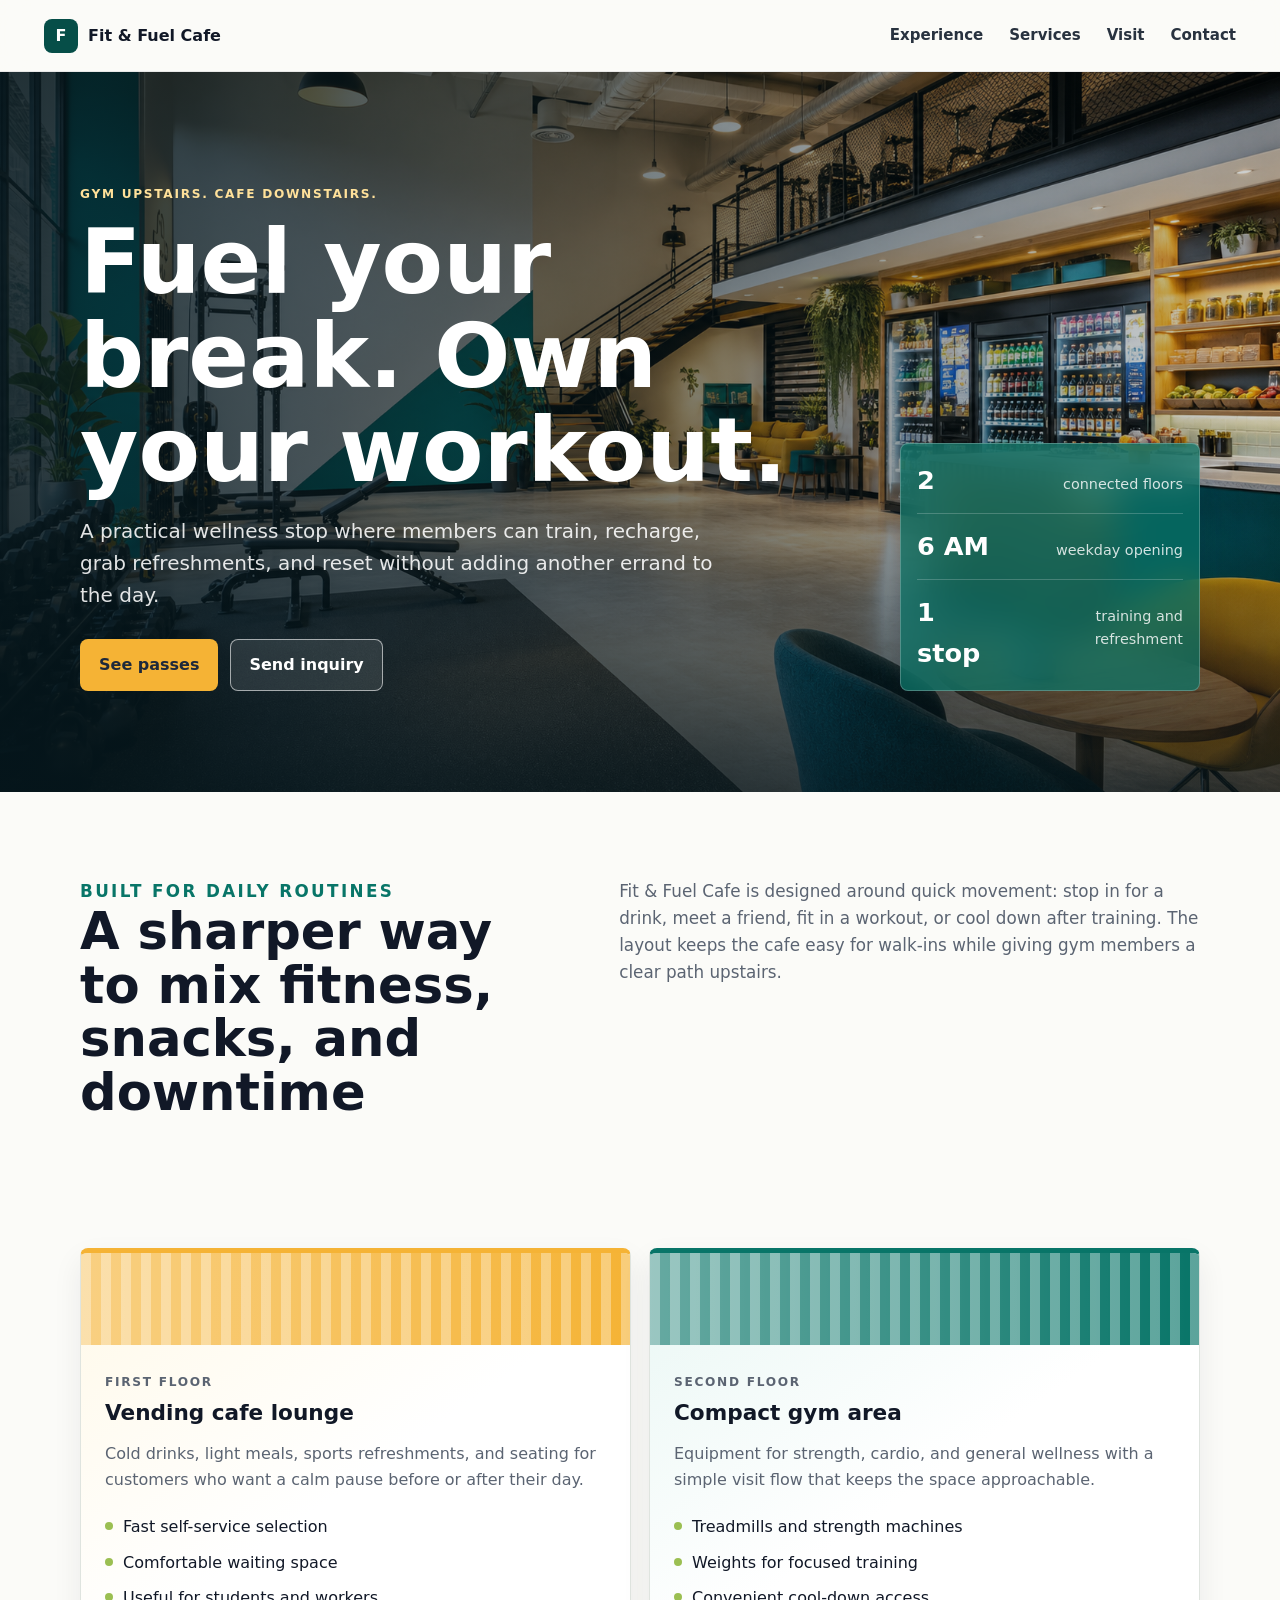
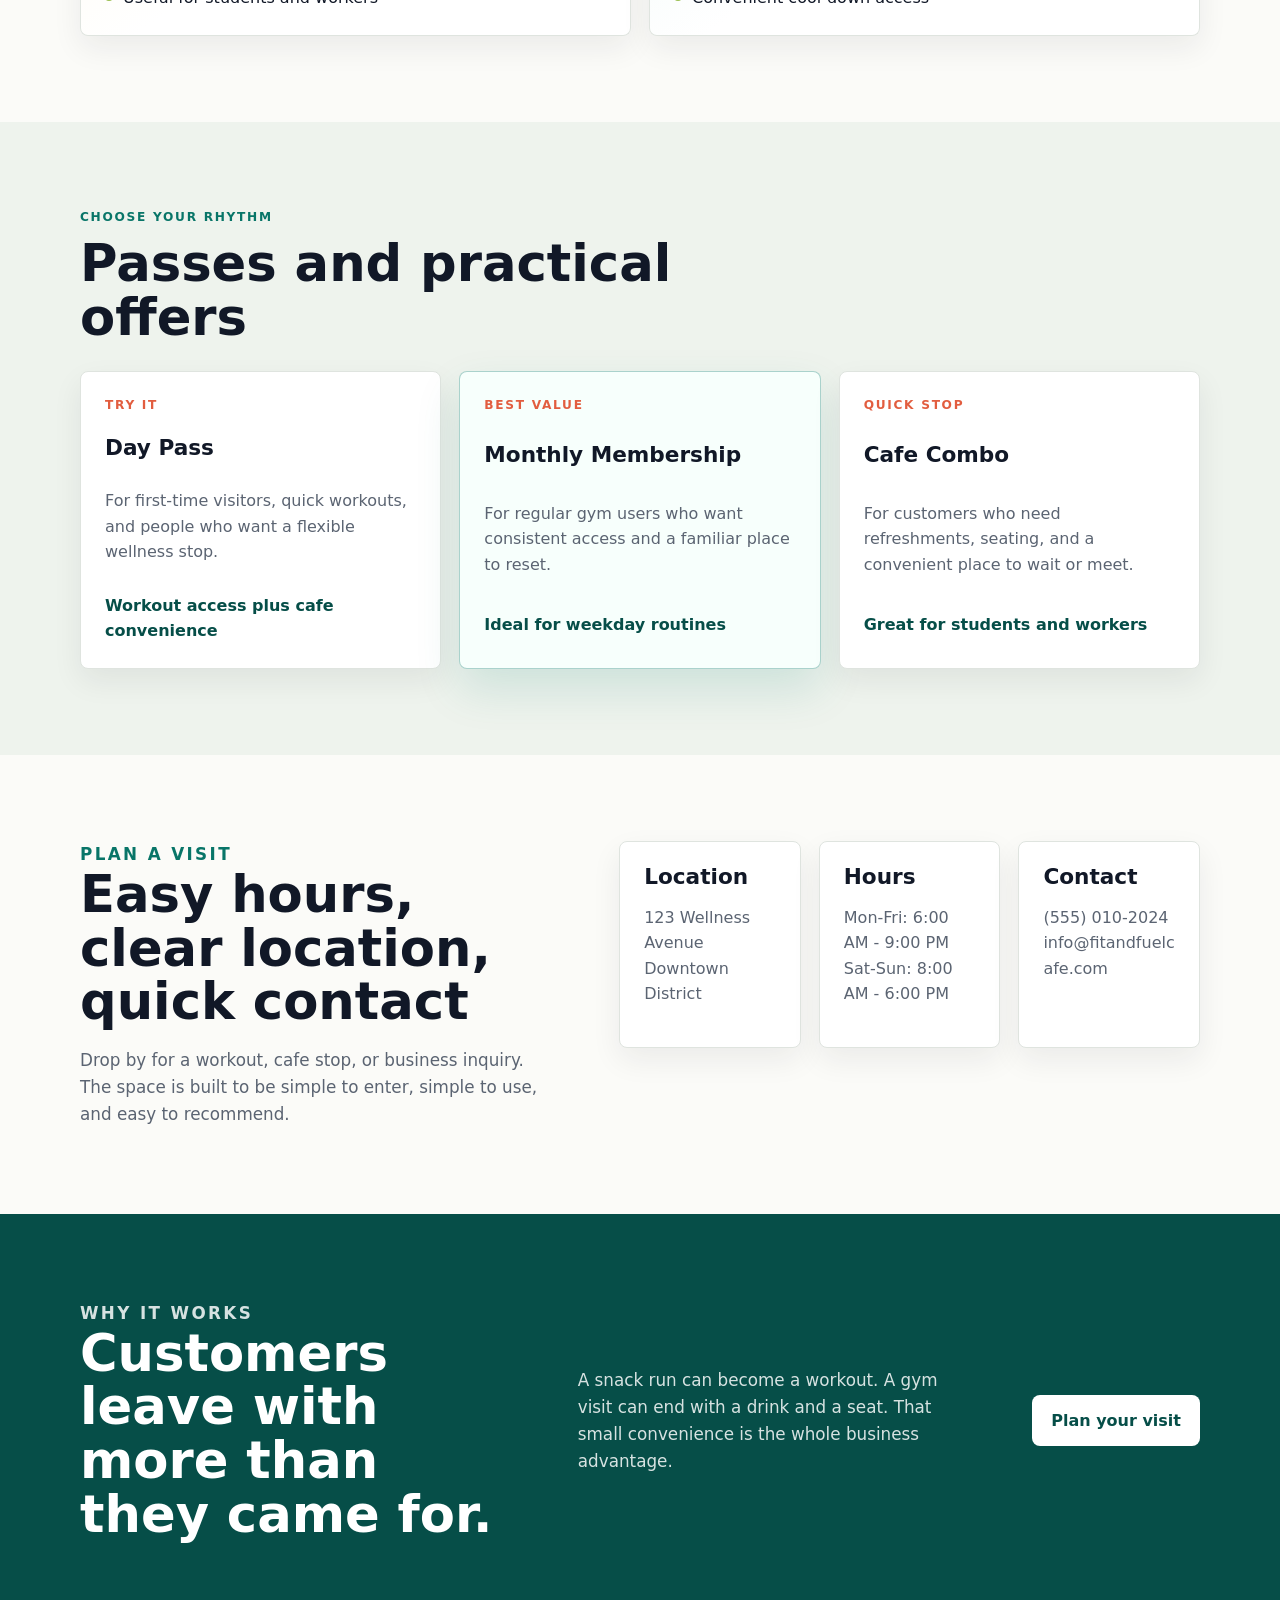
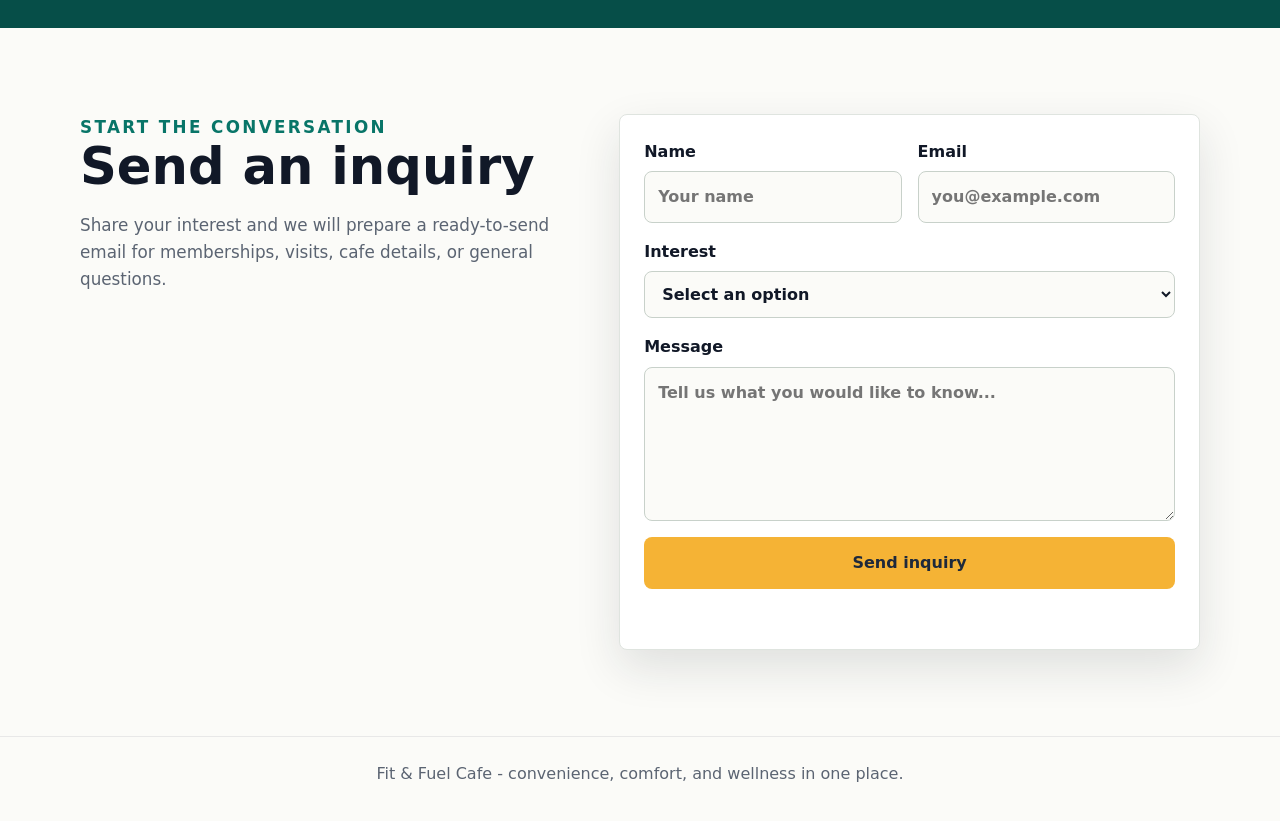
==== index.html @ aec781a9 "Launch Fit and Fuel site" ====
<!DOCTYPE html>
<html lang="en">
  <head>
    <meta charset="UTF-8" />
    <meta name="viewport" content="width=device-width, initial-scale=1.0" />
    <title>Fit &amp; Fuel Cafe | Gym and Vending Cafe</title>
    <meta
      name="description"
      content="Fit &amp; Fuel Cafe combines a modern gym, vending cafe, lounge seating, and easy visit options in one convenient wellness space."
    />
    <link rel="preload" as="image" href="assets/fit-fuel-hero.png" />
    <link rel="stylesheet" href="styles.css" />
  </head>
  <body>
    <header class="site-header">
      <a class="brand" href="index.html" aria-label="Fit and Fuel Cafe home">
        <span class="brand-mark">F</span>
        <span>Fit &amp; Fuel Cafe</span>
      </a>
      <nav class="top-nav" aria-label="Primary navigation">
        <a href="#experience">Experience</a>
        <a href="#services">Services</a>
        <a href="#visit">Visit</a>
        <a href="contact.html">Contact</a>
      </nav>
    </header>

    <main>
      <section class="hero hero-home">
        <div class="hero-overlay"></div>
        <div class="container hero-grid">
          <div class="hero-copy">
            <p class="eyebrow">Gym upstairs. Cafe downstairs.</p>
            <h1>Fuel your break. Own your workout.</h1>
            <p class="intro">
              A practical wellness stop where members can train, recharge, grab refreshments, and reset without adding another errand to the day.
            </p>
            <div class="hero-actions">
              <a href="#services" class="btn btn-primary">See passes</a>
              <a href="#inquiry" class="btn btn-secondary">Send inquiry</a>
            </div>
          </div>

          <div class="hero-panel" aria-label="Business highlights">
            <div>
              <span class="metric">2</span>
              <span class="metric-label">connected floors</span>
            </div>
            <div>
              <span class="metric">6 AM</span>
              <span class="metric-label">weekday opening</span>
            </div>
            <div>
              <span class="metric">1 stop</span>
              <span class="metric-label">training and refreshment</span>
            </div>
          </div>
        </div>
      </section>

      <section id="experience" class="section section-split">
        <div class="container split-grid">
          <div>
            <p class="eyebrow dark">Built for daily routines</p>
            <h2>A sharper way to mix fitness, snacks, and downtime</h2>
          </div>
          <p>
            Fit &amp; Fuel Cafe is designed around quick movement: stop in for a drink, meet a friend, fit in a workout, or cool down after training. The layout keeps the cafe easy for walk-ins while giving gym members a clear path upstairs.
          </p>
        </div>
      </section>

      <section class="section">
        <div class="container feature-grid">
          <article class="feature-card cafe-card">
            <p class="kicker">First floor</p>
            <h3>Vending cafe lounge</h3>
            <p>Cold drinks, light meals, sports refreshments, and seating for customers who want a calm pause before or after their day.</p>
            <ul>
              <li>Fast self-service selection</li>
              <li>Comfortable waiting space</li>
              <li>Useful for students and workers</li>
            </ul>
          </article>

          <article class="feature-card gym-card">
            <p class="kicker">Second floor</p>
            <h3>Compact gym area</h3>
            <p>Equipment for strength, cardio, and general wellness with a simple visit flow that keeps the space approachable.</p>
            <ul>
              <li>Treadmills and strength machines</li>
              <li>Weights for focused training</li>
              <li>Convenient cool-down access</li>
            </ul>
          </article>
        </div>
      </section>

      <section id="services" class="section section-muted">
        <div class="container">
          <div class="section-heading">
            <p class="eyebrow dark">Choose your rhythm</p>
            <h2>Passes and practical offers</h2>
          </div>
          <div class="service-grid">
            <article class="service-card">
              <span class="service-tag">Try it</span>
              <h3>Day Pass</h3>
              <p>For first-time visitors, quick workouts, and people who want a flexible wellness stop.</p>
              <strong>Workout access plus cafe convenience</strong>
            </article>
            <article class="service-card featured-service">
              <span class="service-tag">Best value</span>
              <h3>Monthly Membership</h3>
              <p>For regular gym users who want consistent access and a familiar place to reset.</p>
              <strong>Ideal for weekday routines</strong>
            </article>
            <article class="service-card">
              <span class="service-tag">Quick stop</span>
              <h3>Cafe Combo</h3>
              <p>For customers who need refreshments, seating, and a convenient place to wait or meet.</p>
              <strong>Great for students and workers</strong>
            </article>
          </div>
        </div>
      </section>

      <section id="visit" class="section">
        <div class="container visit-grid">
          <div class="visit-copy">
            <p class="eyebrow dark">Plan a visit</p>
            <h2>Easy hours, clear location, quick contact</h2>
            <p>Drop by for a workout, cafe stop, or business inquiry. The space is built to be simple to enter, simple to use, and easy to recommend.</p>
          </div>
          <div class="info-grid">
            <article class="info-card">
              <h3>Location</h3>
              <p>123 Wellness Avenue<br />Downtown District</p>
            </article>
            <article class="info-card">
              <h3>Hours</h3>
              <p>Mon-Fri: 6:00 AM - 9:00 PM<br />Sat-Sun: 8:00 AM - 6:00 PM</p>
            </article>
            <article class="info-card">
              <h3>Contact</h3>
              <p>(555) 010-2024<br />info@fitandfuelcafe.com</p>
            </article>
          </div>
        </div>
      </section>

      <section class="section callout-band">
        <div class="container callout-content">
          <div>
            <p class="eyebrow">Why it works</p>
            <h2>Customers leave with more than they came for.</h2>
          </div>
          <p>
            A snack run can become a workout. A gym visit can end with a drink and a seat. That small convenience is the whole business advantage.
          </p>
          <a href="contact.html" class="btn btn-light">Plan your visit</a>
        </div>
      </section>

      <section id="inquiry" class="section">
        <div class="container form-shell">
          <div>
            <p class="eyebrow dark">Start the conversation</p>
            <h2>Send an inquiry</h2>
            <p>Share your interest and we will prepare a ready-to-send email for memberships, visits, cafe details, or general questions.</p>
          </div>
          <form id="inquiryForm" class="inquiry-form">
            <div class="field-row">
              <label>
                Name
                <input type="text" name="name" placeholder="Your name" required />
              </label>
              <label>
                Email
                <input type="email" name="email" placeholder="you@example.com" required />
              </label>
            </div>
            <label>
              Interest
              <select name="interest" required>
                <option value="">Select an option</option>
                <option value="Membership">Membership</option>
                <option value="Visit">Visit the business</option>
                <option value="Cafe">Cafe and refreshments</option>
                <option value="Other">Other</option>
              </select>
            </label>
            <label>
              Message
              <textarea name="message" rows="5" placeholder="Tell us what you would like to know..." required></textarea>
            </label>
            <button type="submit" class="btn btn-primary">Send inquiry</button>
            <p id="formMessage" class="form-message" role="status"></p>
          </form>
        </div>
      </section>
    </main>

    <footer class="footer">
      <p>Fit &amp; Fuel Cafe - convenience, comfort, and wellness in one place.</p>
    </footer>

    <script>
      const form = document.getElementById('inquiryForm');
      const formMessage = document.getElementById('formMessage');

      form.addEventListener('submit', function (event) {
        event.preventDefault();

        const data = new FormData(form);
        const name = data.get('name')?.toString().trim() || 'a visitor';
        const email = data.get('email')?.toString().trim() || 'no email provided';
        const interest = data.get('interest')?.toString().trim() || 'general inquiry';
        const message = data.get('message')?.toString().trim() || 'No additional details provided.';

        const subject = encodeURIComponent(`New inquiry from ${name} about ${interest}`);
        const body = encodeURIComponent(`Name: ${name}\nEmail: ${email}\nInterest: ${interest}\n\nMessage:\n${message}`);

        window.location.href = `mailto:info@fitandfuelcafe.com?subject=${subject}&body=${body}`;
        formMessage.textContent = 'Your email app should open with your inquiry ready to send.';
        form.reset();
      });
    </script>
  </body>
</html>
---- styles.css ----
:root {
  color-scheme: light;
  --ink: #111827;
  --muted: #5b6472;
  --paper: #fbfbf8;
  --surface: #ffffff;
  --line: #dfe4df;
  --teal: #087568;
  --teal-dark: #064e48;
  --citrus: #f5b335;
  --coral: #e25d3f;
  --leaf: #9bbf52;
  --shadow: 0 18px 46px rgba(24, 31, 38, 0.12);
}

* {
  box-sizing: border-box;
}

html {
  scroll-behavior: smooth;
}

body {
  margin: 0;
  font-family: Inter, ui-sans-serif, system-ui, -apple-system, BlinkMacSystemFont, "Segoe UI", sans-serif;
  line-height: 1.6;
  color: var(--ink);
  background: var(--paper);
}

img {
  max-width: 100%;
}

a {
  color: inherit;
}

.container {
  width: min(1120px, calc(100% - 32px));
  margin: 0 auto;
}

.site-header {
  position: sticky;
  top: 0;
  z-index: 20;
  display: flex;
  align-items: center;
  justify-content: space-between;
  gap: 20px;
  min-height: 72px;
  padding: 12px clamp(16px, 4vw, 44px);
  background: rgba(251, 251, 248, 0.88);
  border-bottom: 1px solid rgba(17, 24, 39, 0.08);
  backdrop-filter: blur(16px);
}

.brand,
.top-nav {
  display: flex;
  align-items: center;
}

.brand {
  gap: 10px;
  font-weight: 850;
  text-decoration: none;
}

.brand-mark {
  display: grid;
  place-items: center;
  width: 34px;
  height: 34px;
  border-radius: 8px;
  background: var(--teal-dark);
  color: white;
  font-weight: 900;
}

.top-nav {
  gap: clamp(12px, 3vw, 26px);
  flex-wrap: wrap;
  color: #28323f;
  font-size: 0.94rem;
  font-weight: 750;
}

.top-nav a {
  text-decoration: none;
}

.top-nav a:hover {
  color: var(--teal);
}

.hero {
  position: relative;
  display: grid;
  align-items: center;
  min-height: calc(88vh - 72px);
  overflow: hidden;
  color: white;
  background-image: url("assets/fit-fuel-hero.png");
  background-size: cover;
  background-position: center;
}

.hero-contact {
  min-height: 52vh;
}

.hero-overlay {
  position: absolute;
  inset: 0;
  background:
    linear-gradient(90deg, rgba(5, 22, 28, 0.86) 0%, rgba(5, 22, 28, 0.58) 45%, rgba(5, 22, 28, 0.18) 100%),
    linear-gradient(0deg, rgba(5, 22, 28, 0.62) 0%, rgba(5, 22, 28, 0) 42%);
}

.hero-grid {
  position: relative;
  z-index: 1;
  display: grid;
  grid-template-columns: minmax(0, 1fr) 300px;
  align-items: end;
  gap: 36px;
  padding: 70px 0 58px;
}

.hero-copy {
  position: relative;
  z-index: 1;
  max-width: 760px;
}

.hero-copy.narrow {
  padding: 80px 0;
}

.eyebrow,
.kicker,
.service-tag {
  margin: 0 0 10px;
  text-transform: uppercase;
  letter-spacing: 0.14em;
  font-size: 0.76rem;
  font-weight: 850;
}

.eyebrow {
  color: #ffe19a;
}

.eyebrow.dark {
  color: var(--teal);
}

h1,
h2,
h3,
p {
  overflow-wrap: anywhere;
}

h1,
h2,
h3 {
  margin: 0;
  line-height: 1.05;
}

h1 {
  max-width: 780px;
  font-size: clamp(3.1rem, 7vw, 6.8rem);
  letter-spacing: 0;
}

h2 {
  font-size: clamp(2rem, 4vw, 3.4rem);
  letter-spacing: 0;
}

h3 {
  font-size: 1.35rem;
}

.intro {
  max-width: 660px;
  margin: 18px 0 0;
  color: rgba(255, 255, 255, 0.88);
  font-size: clamp(1.05rem, 2vw, 1.25rem);
}

.hero-actions {
  display: flex;
  gap: 12px;
  flex-wrap: wrap;
  margin-top: 28px;
}

.btn {
  display: inline-flex;
  align-items: center;
  justify-content: center;
  min-height: 46px;
  padding: 12px 18px;
  border: 1px solid transparent;
  border-radius: 8px;
  font: inherit;
  font-weight: 850;
  text-decoration: none;
  cursor: pointer;
  transition: transform 0.2s ease, box-shadow 0.2s ease, background 0.2s ease;
}

.btn:hover {
  transform: translateY(-2px);
  box-shadow: 0 10px 24px rgba(17, 24, 39, 0.16);
}

.btn-primary {
  background: var(--citrus);
  color: #1e293b;
}

.btn-secondary {
  background: rgba(255, 255, 255, 0.1);
  border-color: rgba(255, 255, 255, 0.58);
  color: white;
}

.btn-light {
  background: white;
  color: var(--teal-dark);
}

.hero-panel {
  display: grid;
  gap: 12px;
  padding: 16px;
  border: 1px solid rgba(255, 255, 255, 0.24);
  border-radius: 8px;
  background: rgba(8, 117, 104, 0.72);
  box-shadow: var(--shadow);
  backdrop-filter: blur(18px);
}

.hero-panel div {
  display: flex;
  align-items: baseline;
  justify-content: space-between;
  gap: 14px;
  padding-bottom: 12px;
  border-bottom: 1px solid rgba(255, 255, 255, 0.2);
}

.hero-panel div:last-child {
  padding-bottom: 0;
  border-bottom: 0;
}

.metric {
  font-size: 1.6rem;
  font-weight: 900;
}

.metric-label {
  color: rgba(255, 255, 255, 0.82);
  font-size: 0.9rem;
  text-align: right;
}

.section {
  padding: clamp(48px, 7vw, 86px) 0;
}

.section-muted {
  background: #eef3ed;
}

.section-split {
  padding-bottom: 42px;
}

.split-grid,
.visit-grid,
.form-shell,
.callout-content {
  display: grid;
  grid-template-columns: minmax(0, 0.9fr) minmax(0, 1.1fr);
  gap: clamp(24px, 5vw, 64px);
  align-items: start;
}

.split-grid p,
.visit-copy p,
.form-shell p,
.callout-content p {
  margin: 0;
  color: var(--muted);
  font-size: 1.05rem;
}

.section-heading {
  max-width: 720px;
  margin-bottom: 26px;
}

.feature-grid,
.service-grid,
.info-grid {
  display: grid;
  gap: 18px;
}

.feature-grid {
  grid-template-columns: repeat(2, minmax(0, 1fr));
}

.service-grid,
.info-grid {
  grid-template-columns: repeat(3, minmax(0, 1fr));
}

.feature-card,
.service-card,
.info-card {
  position: relative;
  overflow: hidden;
  min-height: 100%;
  padding: 24px;
  border: 1px solid var(--line);
  border-radius: 8px;
  background: var(--surface);
  box-shadow: 0 12px 30px rgba(24, 31, 38, 0.07);
}

.feature-card {
  min-height: 350px;
  padding-top: 120px;
}

.feature-card::before {
  content: "";
  position: absolute;
  inset: 0 0 auto;
  height: 92px;
  background:
    linear-gradient(90deg, rgba(255, 255, 255, 0.38), rgba(255, 255, 255, 0)),
    repeating-linear-gradient(90deg, rgba(255, 255, 255, 0.34) 0 10px, rgba(255, 255, 255, 0) 10px 20px);
}

.cafe-card {
  background: linear-gradient(145deg, #fff9e8, #ffffff 55%);
  border-top: 5px solid var(--citrus);
}

.gym-card {
  background: linear-gradient(145deg, #e9f7f4, #ffffff 55%);
  border-top: 5px solid var(--teal);
}

.cafe-card::before {
  background-color: var(--citrus);
}

.gym-card::before {
  background-color: var(--teal);
}

.kicker,
.service-tag {
  color: var(--coral);
}

.feature-card p,
.service-card p,
.info-card p {
  color: var(--muted);
}

.feature-card ul {
  display: grid;
  gap: 10px;
  margin: 22px 0 0;
  padding: 0;
  list-style: none;
}

.feature-card li {
  display: flex;
  gap: 10px;
  align-items: flex-start;
}

.feature-card li::before {
  content: "";
  flex: 0 0 auto;
  width: 8px;
  height: 8px;
  margin-top: 8px;
  border-radius: 50%;
  background: var(--leaf);
}

.service-card {
  display: grid;
  gap: 12px;
}

.featured-service {
  border-color: rgba(8, 117, 104, 0.32);
  background: #f7fffc;
  box-shadow: 0 20px 46px rgba(8, 117, 104, 0.14);
}

.service-card strong {
  color: var(--teal-dark);
}

.visit-copy {
  max-width: 480px;
}

.visit-copy h2,
.form-shell h2 {
  margin-bottom: 18px;
}

.info-grid {
  align-items: stretch;
}

.contact-info-grid {
  margin-top: -30px;
}

.callout-band {
  color: white;
  background: var(--teal-dark);
}

.callout-content {
  grid-template-columns: minmax(0, 1fr) minmax(0, 0.9fr) auto;
  align-items: center;
}

.callout-content p {
  color: rgba(255, 255, 255, 0.84);
}

.form-shell {
  align-items: start;
}

.inquiry-form {
  display: grid;
  gap: 16px;
  padding: 24px;
  border: 1px solid var(--line);
  border-radius: 8px;
  background: white;
  box-shadow: var(--shadow);
}

.field-row {
  display: grid;
  gap: 16px;
  grid-template-columns: repeat(2, minmax(0, 1fr));
}

label {
  display: grid;
  gap: 7px;
  font-weight: 800;
}

input,
select,
textarea {
  width: 100%;
  min-height: 46px;
  padding: 12px 13px;
  border: 1px solid #c8d1ca;
  border-radius: 8px;
  background: #fbfbf8;
  color: var(--ink);
  font: inherit;
}

textarea {
  resize: vertical;
}

input:focus,
select:focus,
textarea:focus {
  outline: 3px solid rgba(245, 179, 53, 0.28);
  border-color: var(--teal);
}

.form-message {
  min-height: 1.3rem;
  margin: 0;
  color: var(--teal);
  font-weight: 800;
}

.footer {
  padding: 24px 16px 34px;
  border-top: 1px solid rgba(17, 24, 39, 0.08);
  color: var(--muted);
  text-align: center;
}

.footer p {
  margin: 0;
}

@media (max-width: 860px) {
  .site-header {
    position: static;
    align-items: flex-start;
    flex-direction: column;
  }

  .hero {
    min-height: auto;
  }

  .hero-grid,
  .split-grid,
  .visit-grid,
  .form-shell,
  .callout-content {
    grid-template-columns: 1fr;
  }

  .hero-grid {
    padding: 72px 0 38px;
  }

  .hero-panel {
    max-width: 420px;
  }

  .feature-grid,
  .service-grid,
  .info-grid,
  .field-row {
    grid-template-columns: 1fr;
  }

  .callout-content {
    align-items: start;
  }
}

@media (max-width: 560px) {
  .container {
    width: min(100% - 24px, 1120px);
  }

  .top-nav {
    gap: 10px 16px;
  }

  h1 {
    font-size: 3rem;
  }

  h2 {
    font-size: 2rem;
  }

  .hero-overlay {
    background: rgba(5, 22, 28, 0.76);
  }

  .hero-actions,
  .btn {
    width: 100%;
  }

  .hero-panel div {
    align-items: flex-start;
    flex-direction: column;
    gap: 2px;
  }

  .metric-label {
    text-align: left;
  }

  .feature-card,
  .service-card,
  .info-card,
  .inquiry-form {
    padding: 18px;
  }
}
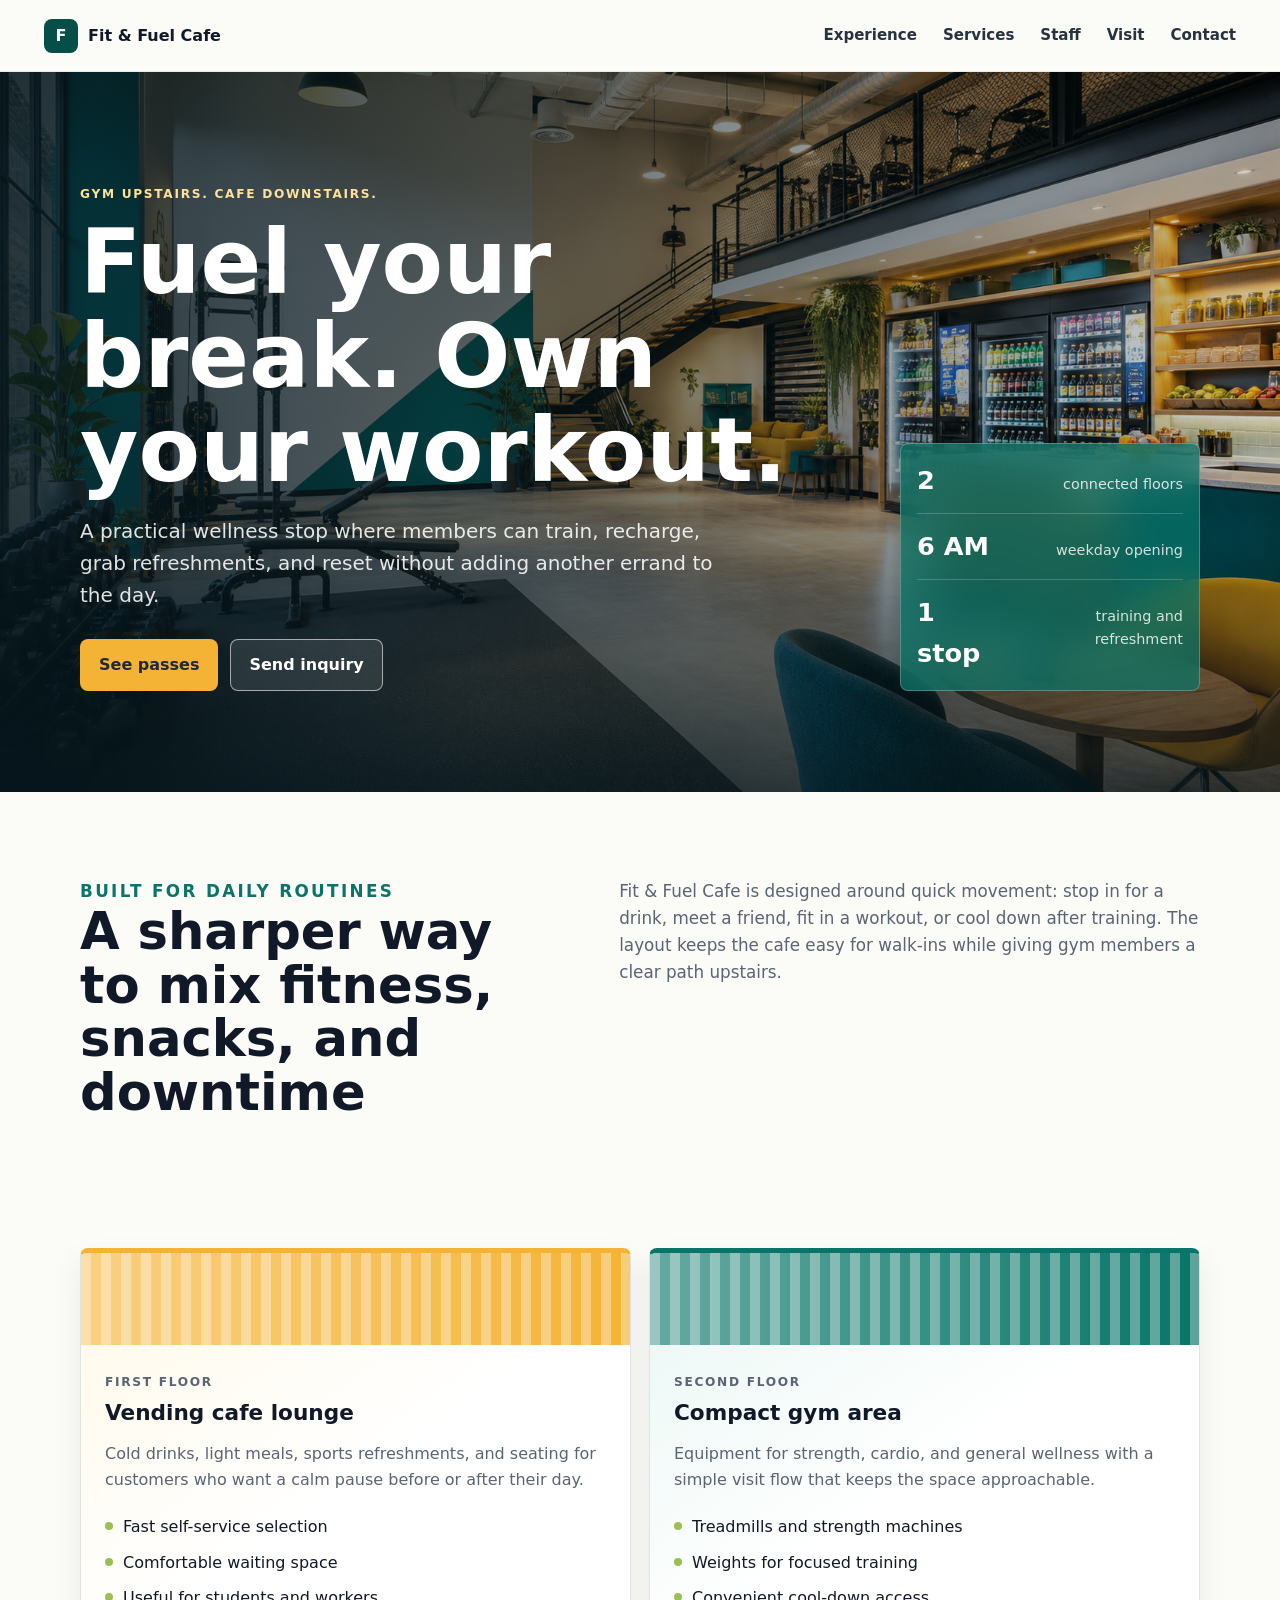
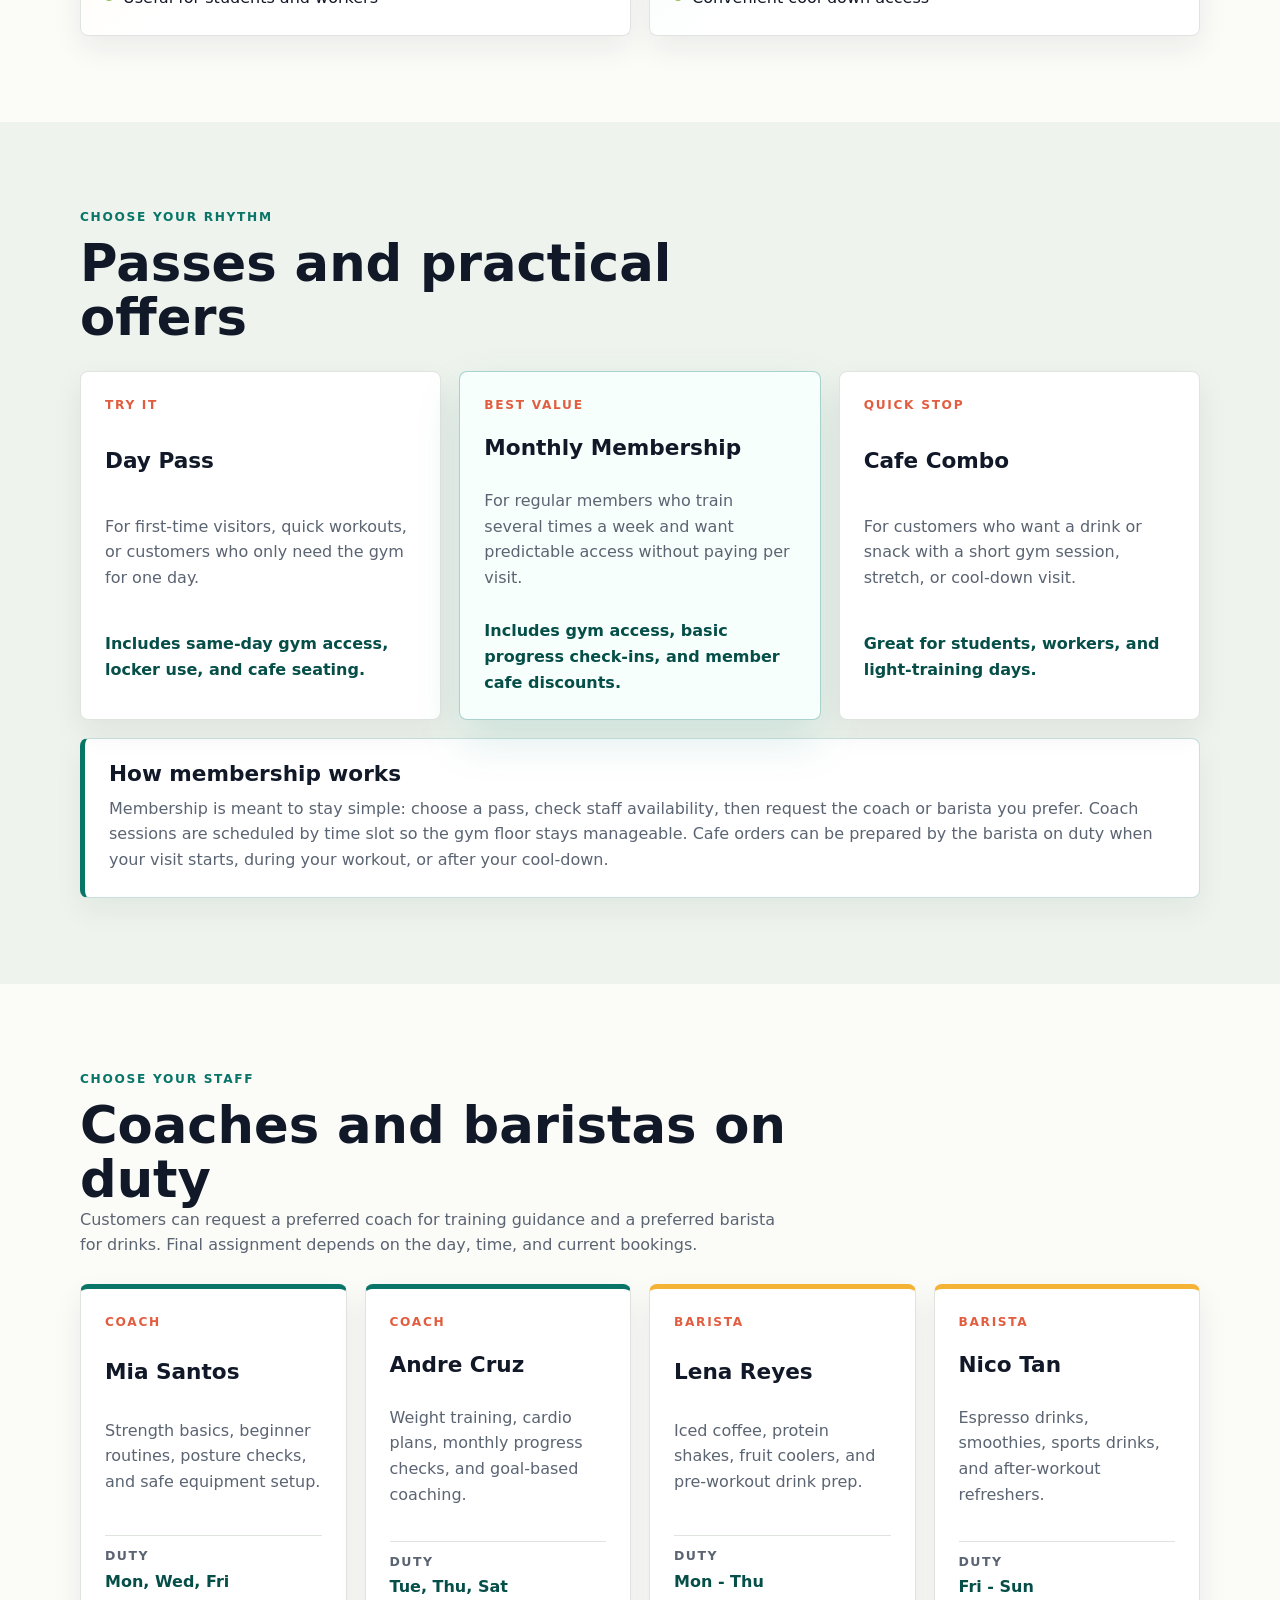
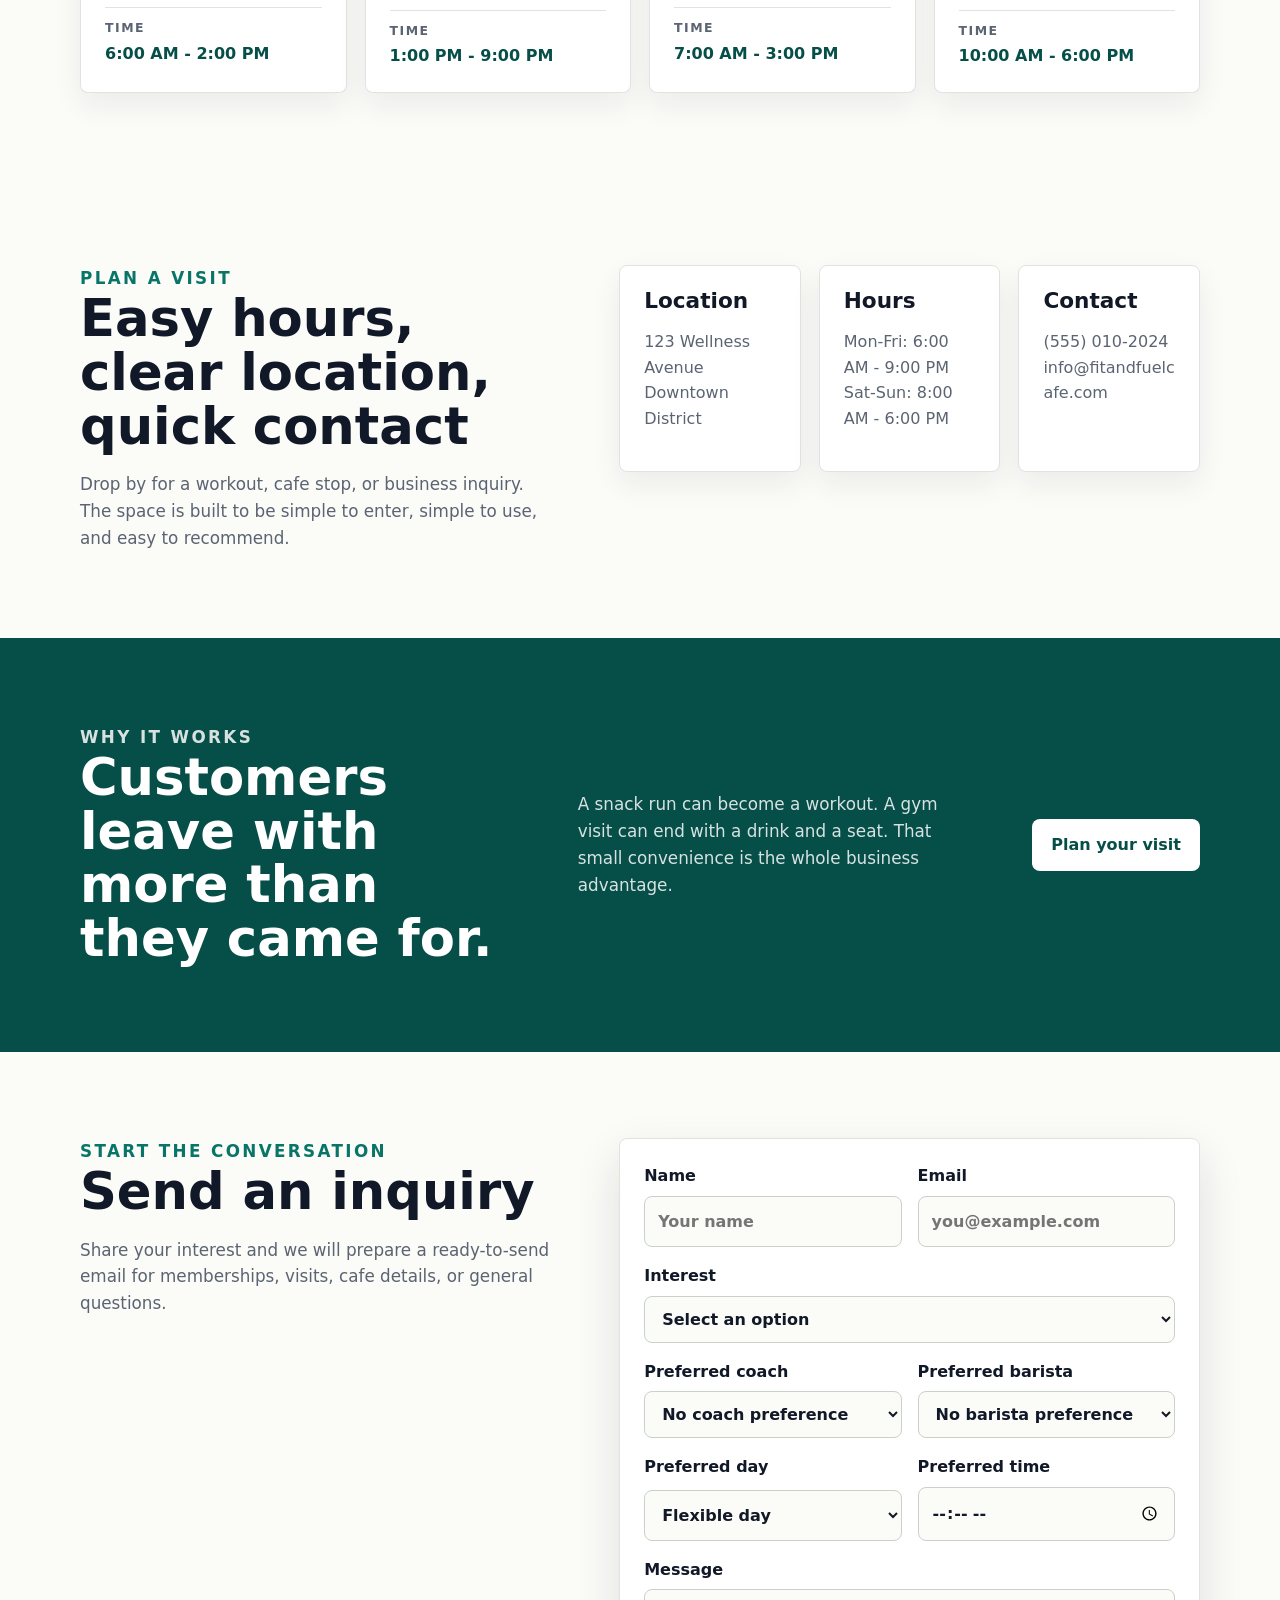
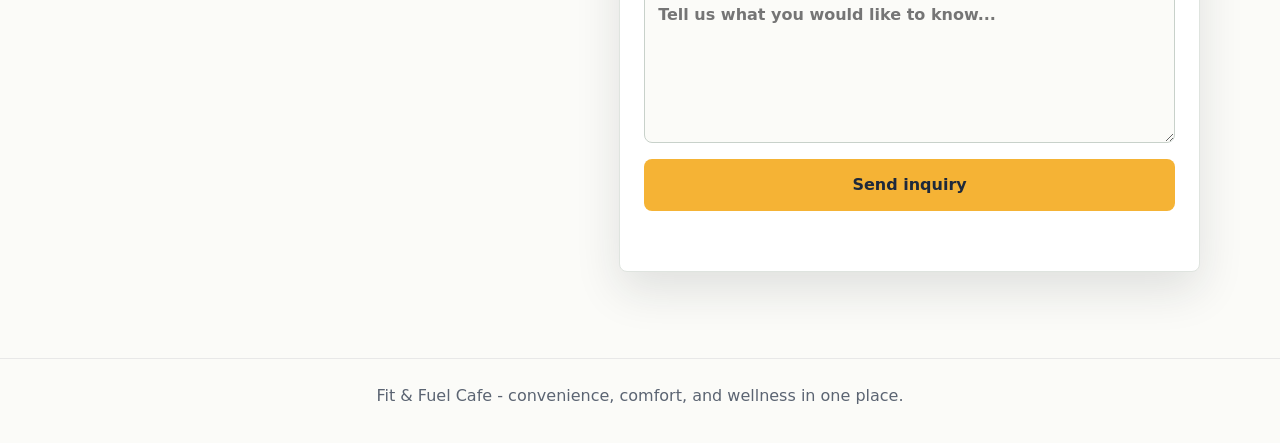
==== commit b4b22b5a: "Add staff availability and membership details" ====
--- a/index.html
+++ b/index.html
@@ -20,6 +20,7 @@
       <nav class="top-nav" aria-label="Primary navigation">
         <a href="#experience">Experience</a>
         <a href="#services">Services</a>
+        <a href="#staff">Staff</a>
         <a href="#visit">Visit</a>
         <a href="contact.html">Contact</a>
       </nav>
@@ -106,20 +107,100 @@
             <article class="service-card">
               <span class="service-tag">Try it</span>
               <h3>Day Pass</h3>
-              <p>For first-time visitors, quick workouts, and people who want a flexible wellness stop.</p>
-              <strong>Workout access plus cafe convenience</strong>
+              <p>For first-time visitors, quick workouts, or customers who only need the gym for one day.</p>
+              <strong>Includes same-day gym access, locker use, and cafe seating.</strong>
             </article>
             <article class="service-card featured-service">
               <span class="service-tag">Best value</span>
               <h3>Monthly Membership</h3>
-              <p>For regular gym users who want consistent access and a familiar place to reset.</p>
-              <strong>Ideal for weekday routines</strong>
+              <p>For regular members who train several times a week and want predictable access without paying per visit.</p>
+              <strong>Includes gym access, basic progress check-ins, and member cafe discounts.</strong>
             </article>
             <article class="service-card">
               <span class="service-tag">Quick stop</span>
               <h3>Cafe Combo</h3>
-              <p>For customers who need refreshments, seating, and a convenient place to wait or meet.</p>
-              <strong>Great for students and workers</strong>
+              <p>For customers who want a drink or snack with a short gym session, stretch, or cool-down visit.</p>
+              <strong>Great for students, workers, and light-training days.</strong>
+            </article>
+          </div>
+          <div class="membership-note">
+            <h3>How membership works</h3>
+            <p>
+              Membership is meant to stay simple: choose a pass, check staff availability, then request the coach or barista you prefer. Coach sessions are scheduled by time slot so the gym floor stays manageable. Cafe orders can be prepared by the barista on duty when your visit starts, during your workout, or after your cool-down.
+            </p>
+          </div>
+        </div>
+      </section>
+
+      <section id="staff" class="section">
+        <div class="container">
+          <div class="section-heading">
+            <p class="eyebrow dark">Choose your staff</p>
+            <h2>Coaches and baristas on duty</h2>
+            <p class="section-lede">
+              Customers can request a preferred coach for training guidance and a preferred barista for drinks. Final assignment depends on the day, time, and current bookings.
+            </p>
+          </div>
+          <div class="staff-grid">
+            <article class="staff-card coach-card">
+              <span class="service-tag">Coach</span>
+              <h3>Mia Santos</h3>
+              <p>Strength basics, beginner routines, posture checks, and safe equipment setup.</p>
+              <dl>
+                <div>
+                  <dt>Duty</dt>
+                  <dd>Mon, Wed, Fri</dd>
+                </div>
+                <div>
+                  <dt>Time</dt>
+                  <dd>6:00 AM - 2:00 PM</dd>
+                </div>
+              </dl>
+            </article>
+            <article class="staff-card coach-card">
+              <span class="service-tag">Coach</span>
+              <h3>Andre Cruz</h3>
+              <p>Weight training, cardio plans, monthly progress checks, and goal-based coaching.</p>
+              <dl>
+                <div>
+                  <dt>Duty</dt>
+                  <dd>Tue, Thu, Sat</dd>
+                </div>
+                <div>
+                  <dt>Time</dt>
+                  <dd>1:00 PM - 9:00 PM</dd>
+                </div>
+              </dl>
+            </article>
+            <article class="staff-card barista-card">
+              <span class="service-tag">Barista</span>
+              <h3>Lena Reyes</h3>
+              <p>Iced coffee, protein shakes, fruit coolers, and pre-workout drink prep.</p>
+              <dl>
+                <div>
+                  <dt>Duty</dt>
+                  <dd>Mon - Thu</dd>
+                </div>
+                <div>
+                  <dt>Time</dt>
+                  <dd>7:00 AM - 3:00 PM</dd>
+                </div>
+              </dl>
+            </article>
+            <article class="staff-card barista-card">
+              <span class="service-tag">Barista</span>
+              <h3>Nico Tan</h3>
+              <p>Espresso drinks, smoothies, sports drinks, and after-workout refreshers.</p>
+              <dl>
+                <div>
+                  <dt>Duty</dt>
+                  <dd>Fri - Sun</dd>
+                </div>
+                <div>
+                  <dt>Time</dt>
+                  <dd>10:00 AM - 6:00 PM</dd>
+                </div>
+              </dl>
             </article>
           </div>
         </div>
@@ -190,6 +271,43 @@
                 <option value="Other">Other</option>
               </select>
             </label>
+            <div class="field-row">
+              <label>
+                Preferred coach
+                <select name="coach">
+                  <option value="No coach preference">No coach preference</option>
+                  <option value="Mia Santos - Mon, Wed, Fri, 6:00 AM - 2:00 PM">Mia Santos - Mon/Wed/Fri, 6 AM - 2 PM</option>
+                  <option value="Andre Cruz - Tue, Thu, Sat, 1:00 PM - 9:00 PM">Andre Cruz - Tue/Thu/Sat, 1 PM - 9 PM</option>
+                </select>
+              </label>
+              <label>
+                Preferred barista
+                <select name="barista">
+                  <option value="No barista preference">No barista preference</option>
+                  <option value="Lena Reyes - Mon to Thu, 7:00 AM - 3:00 PM">Lena Reyes - Mon-Thu, 7 AM - 3 PM</option>
+                  <option value="Nico Tan - Fri to Sun, 10:00 AM - 6:00 PM">Nico Tan - Fri-Sun, 10 AM - 6 PM</option>
+                </select>
+              </label>
+            </div>
+            <div class="field-row">
+              <label>
+                Preferred day
+                <select name="visitDay">
+                  <option value="Flexible day">Flexible day</option>
+                  <option value="Monday">Monday</option>
+                  <option value="Tuesday">Tuesday</option>
+                  <option value="Wednesday">Wednesday</option>
+                  <option value="Thursday">Thursday</option>
+                  <option value="Friday">Friday</option>
+                  <option value="Saturday">Saturday</option>
+                  <option value="Sunday">Sunday</option>
+                </select>
+              </label>
+              <label>
+                Preferred time
+                <input type="time" name="visitTime" />
+              </label>
+            </div>
             <label>
               Message
               <textarea name="message" rows="5" placeholder="Tell us what you would like to know..." required></textarea>
@@ -216,10 +334,14 @@
         const name = data.get('name')?.toString().trim() || 'a visitor';
         const email = data.get('email')?.toString().trim() || 'no email provided';
         const interest = data.get('interest')?.toString().trim() || 'general inquiry';
+        const coach = data.get('coach')?.toString().trim() || 'No coach preference';
+        const barista = data.get('barista')?.toString().trim() || 'No barista preference';
+        const visitDay = data.get('visitDay')?.toString().trim() || 'Flexible day';
+        const visitTime = data.get('visitTime')?.toString().trim() || 'Flexible time';
         const message = data.get('message')?.toString().trim() || 'No additional details provided.';
 
         const subject = encodeURIComponent(`New inquiry from ${name} about ${interest}`);
-        const body = encodeURIComponent(`Name: ${name}\nEmail: ${email}\nInterest: ${interest}\n\nMessage:\n${message}`);
+        const body = encodeURIComponent(`Name: ${name}\nEmail: ${email}\nInterest: ${interest}\nPreferred coach: ${coach}\nPreferred barista: ${barista}\nPreferred visit: ${visitDay}, ${visitTime}\n\nMessage:\n${message}`);
 
         window.location.href = `mailto:info@fitandfuelcafe.com?subject=${subject}&body=${body}`;
         formMessage.textContent = 'Your email app should open with your inquiry ready to send.';
--- a/styles.css
+++ b/styles.css
@@ -311,6 +311,7 @@
 
 .feature-grid,
 .service-grid,
+.staff-grid,
 .info-grid {
   display: grid;
   gap: 18px;
@@ -325,8 +326,13 @@
   grid-template-columns: repeat(3, minmax(0, 1fr));
 }
 
+.staff-grid {
+  grid-template-columns: repeat(4, minmax(0, 1fr));
+}
+
 .feature-card,
 .service-card,
+.staff-card,
 .info-card {
   position: relative;
   overflow: hidden;
@@ -378,6 +384,7 @@
 
 .feature-card p,
 .service-card p,
+.staff-card p,
 .info-card p {
   color: var(--muted);
 }
@@ -419,6 +426,64 @@
 
 .service-card strong {
   color: var(--teal-dark);
+}
+
+.membership-note {
+  display: grid;
+  gap: 10px;
+  margin-top: 18px;
+  padding: 24px;
+  border: 1px solid rgba(8, 117, 104, 0.22);
+  border-left: 5px solid var(--teal);
+  border-radius: 8px;
+  background: white;
+  box-shadow: 0 12px 30px rgba(24, 31, 38, 0.06);
+}
+
+.membership-note p,
+.section-lede {
+  margin: 0;
+  color: var(--muted);
+}
+
+.staff-card {
+  display: grid;
+  gap: 12px;
+}
+
+.coach-card {
+  border-top: 5px solid var(--teal);
+}
+
+.barista-card {
+  border-top: 5px solid var(--citrus);
+}
+
+.staff-card dl {
+  display: grid;
+  gap: 10px;
+  margin: 6px 0 0;
+}
+
+.staff-card dl div {
+  display: grid;
+  gap: 2px;
+  padding-top: 10px;
+  border-top: 1px solid var(--line);
+}
+
+.staff-card dt {
+  color: var(--muted);
+  font-size: 0.78rem;
+  font-weight: 850;
+  text-transform: uppercase;
+  letter-spacing: 0.12em;
+}
+
+.staff-card dd {
+  margin: 0;
+  color: var(--teal-dark);
+  font-weight: 850;
 }
 
 .visit-copy {
@@ -549,6 +614,7 @@
 
   .feature-grid,
   .service-grid,
+  .staff-grid,
   .info-grid,
   .field-row {
     grid-template-columns: 1fr;
@@ -597,6 +663,8 @@
 
   .feature-card,
   .service-card,
+  .staff-card,
+  .membership-note,
   .info-card,
   .inquiry-form {
     padding: 18px;
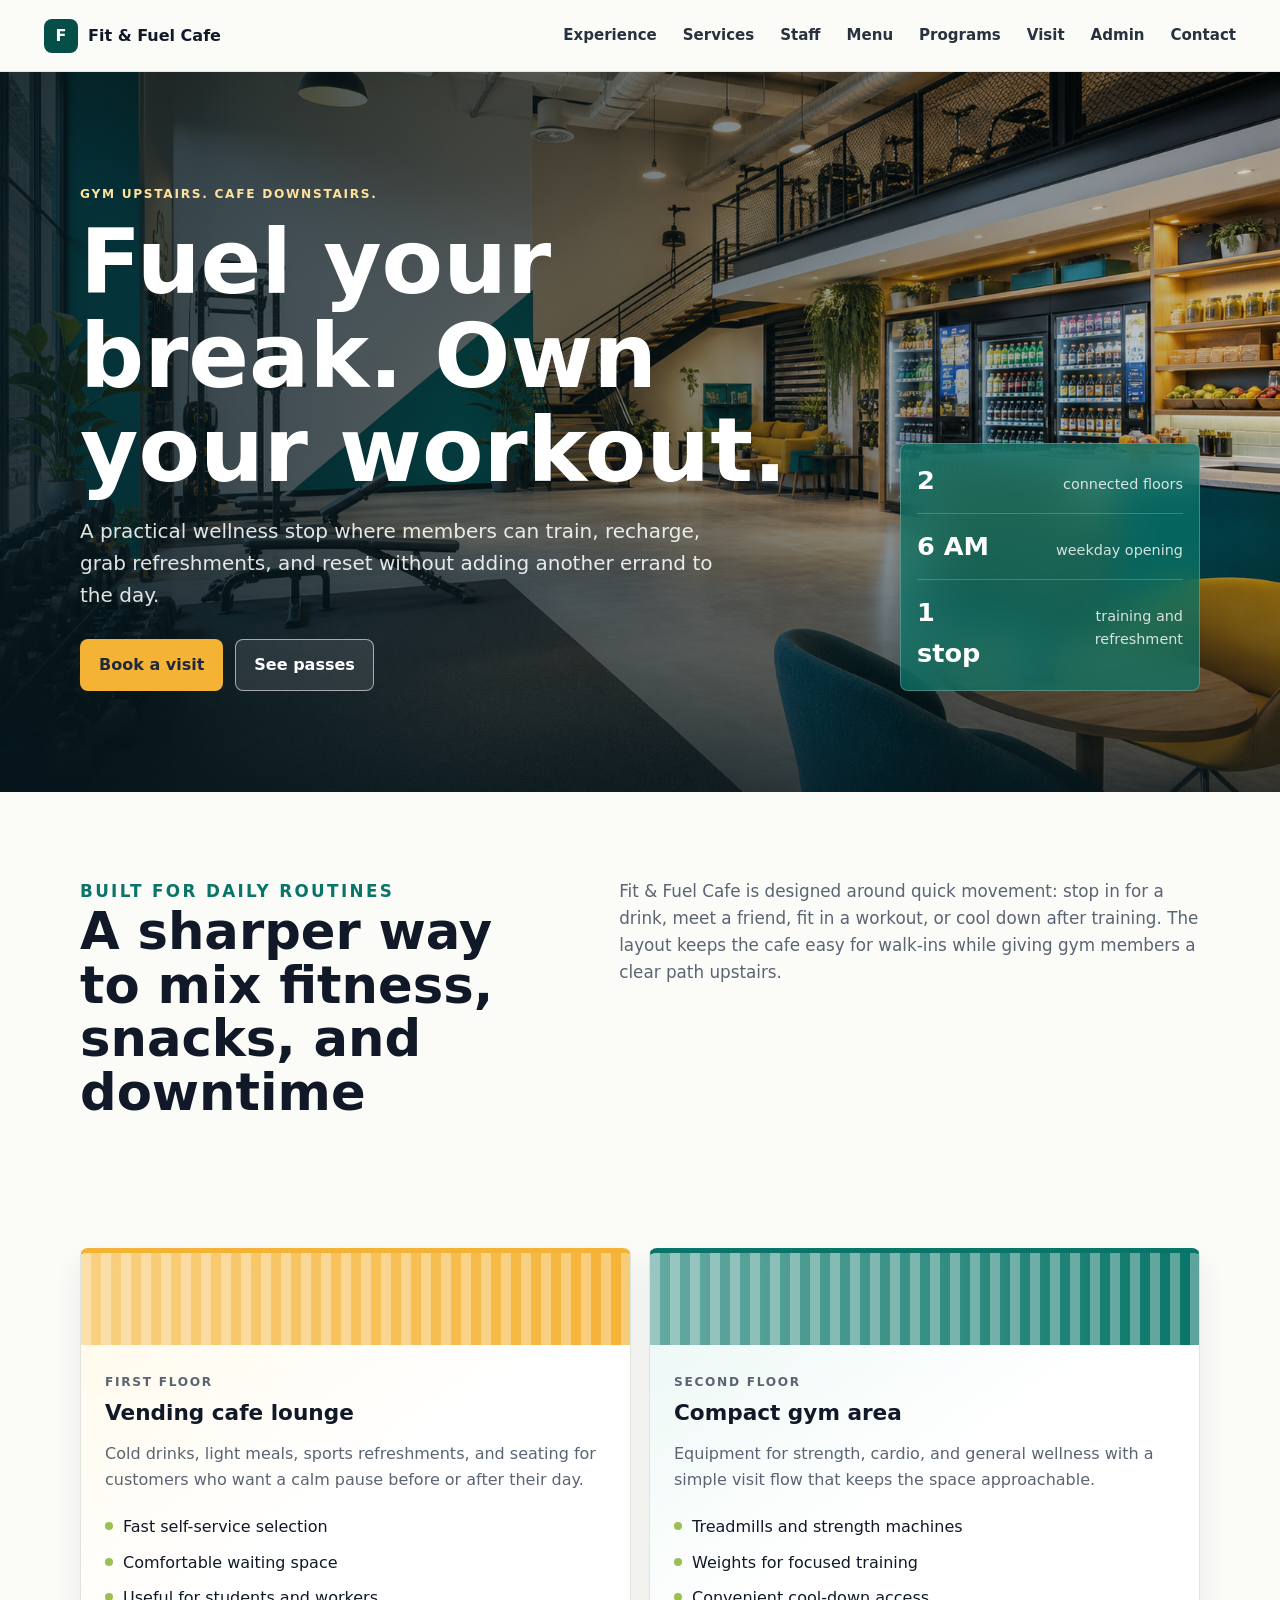
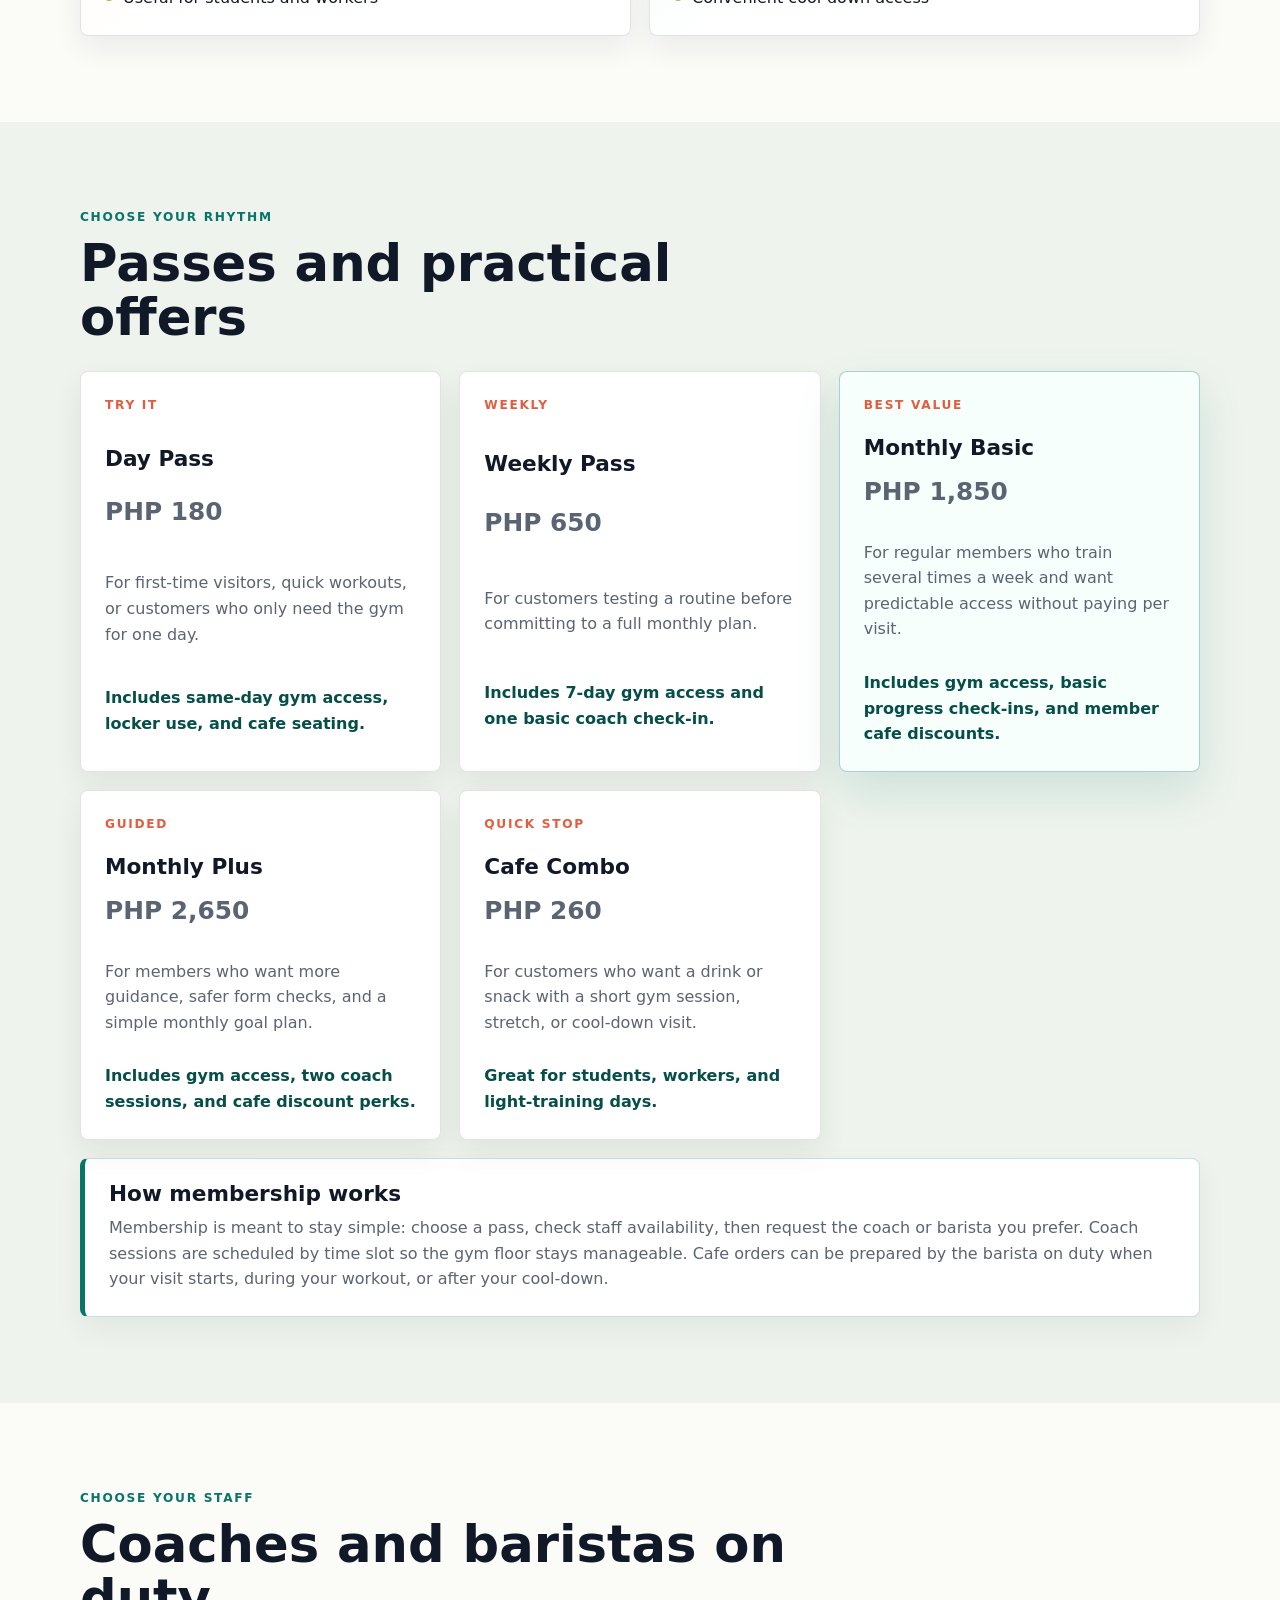
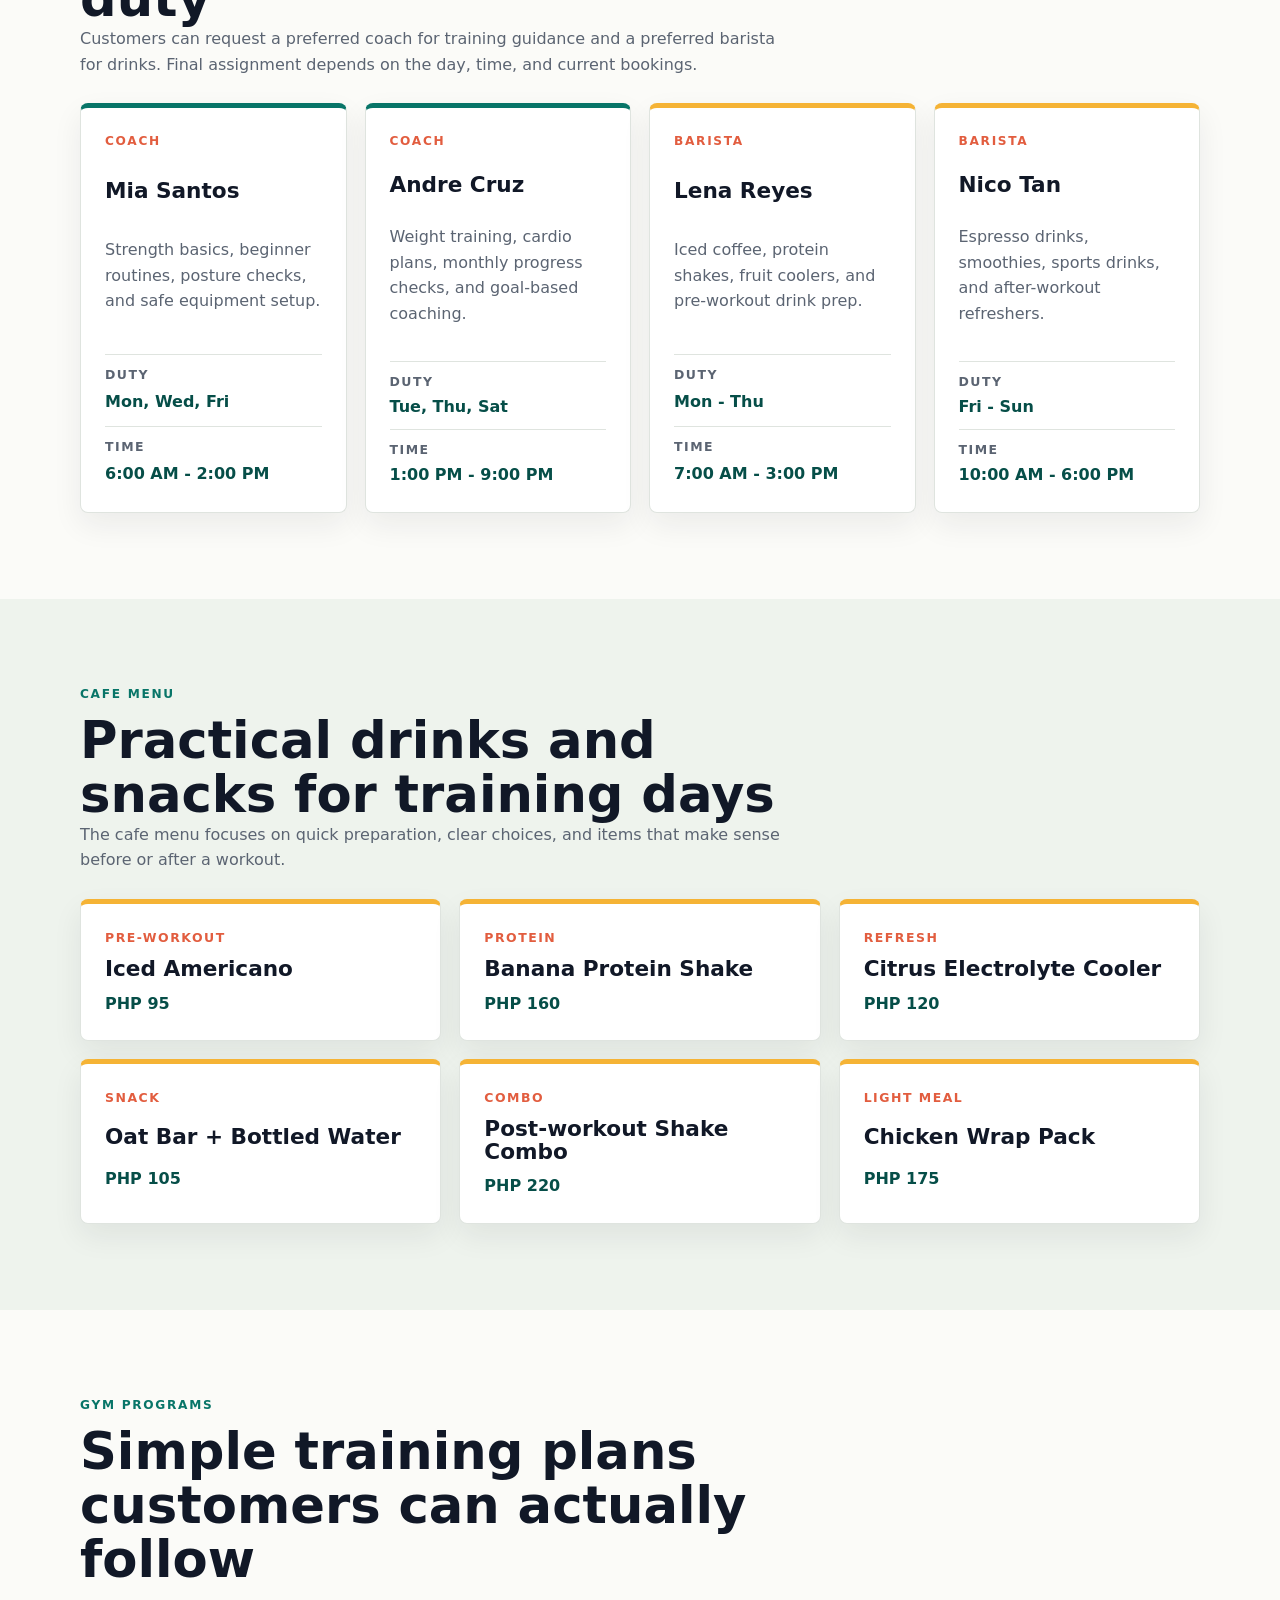
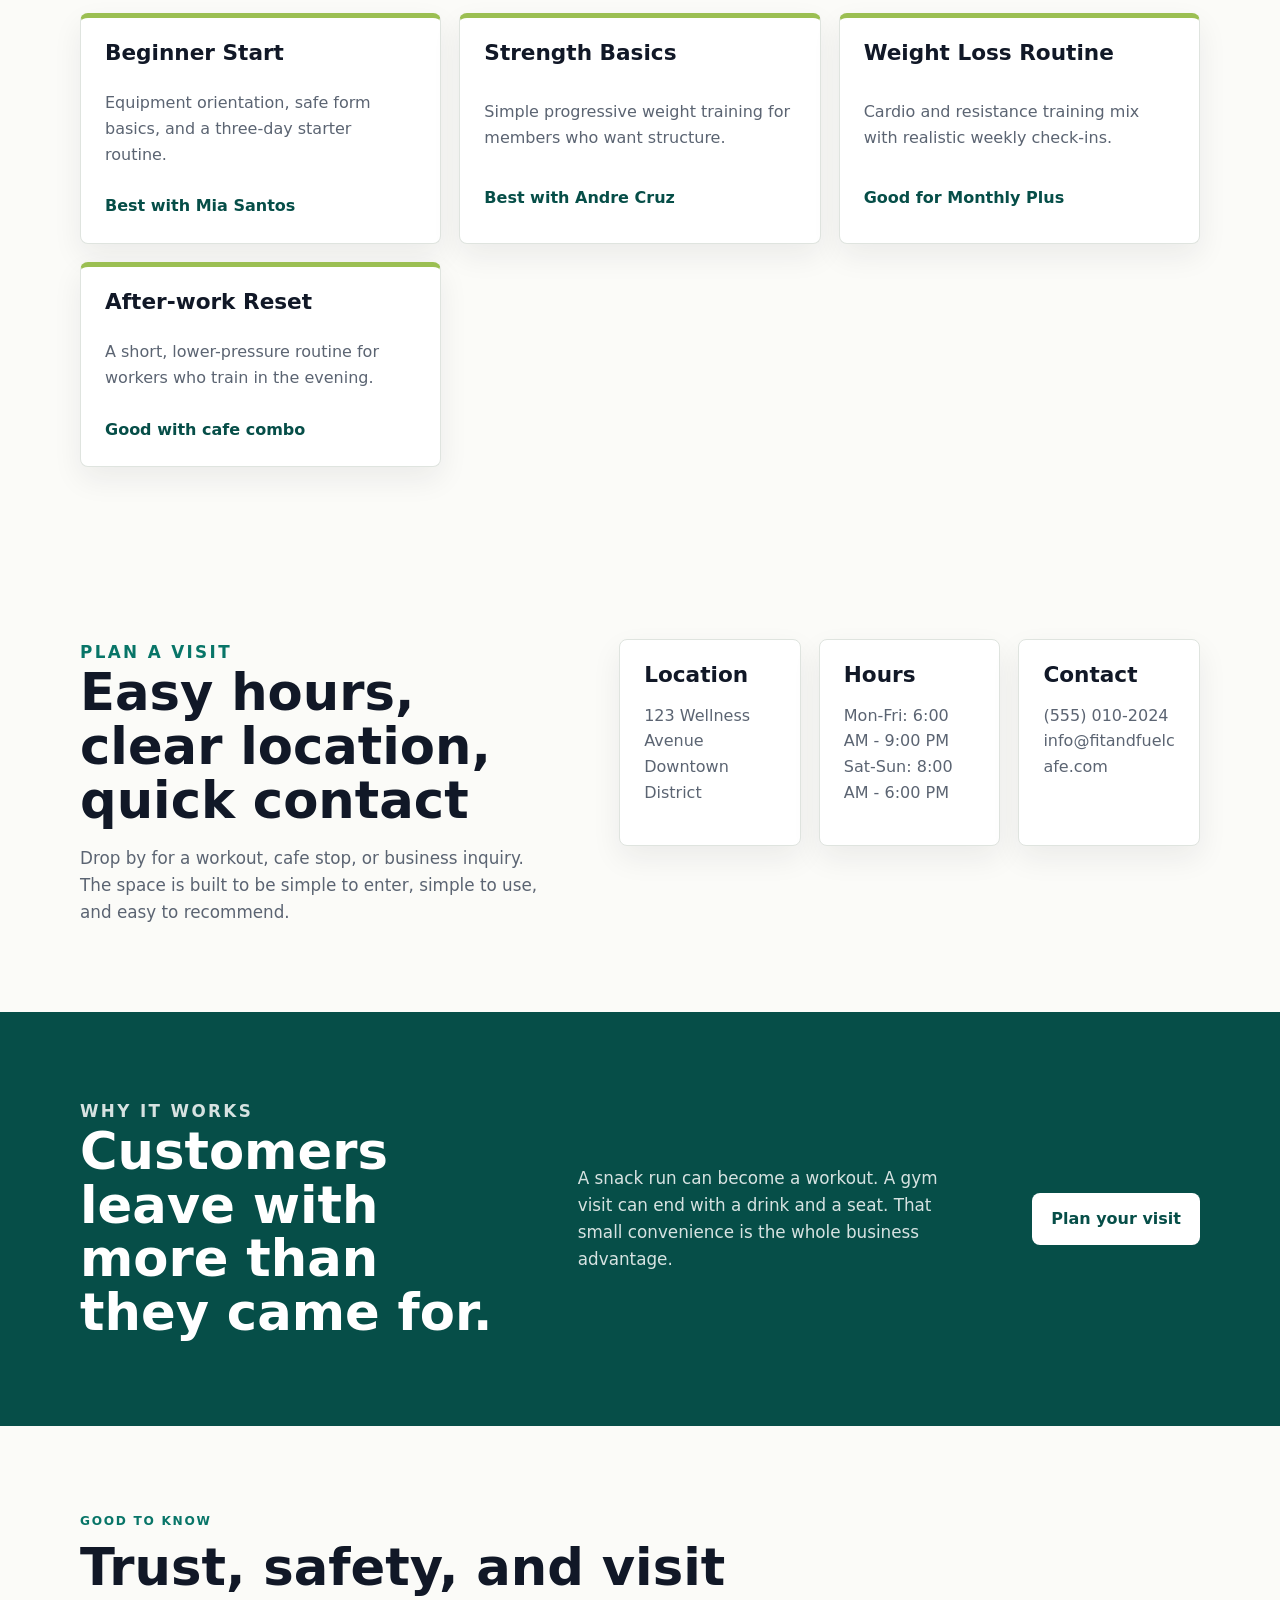
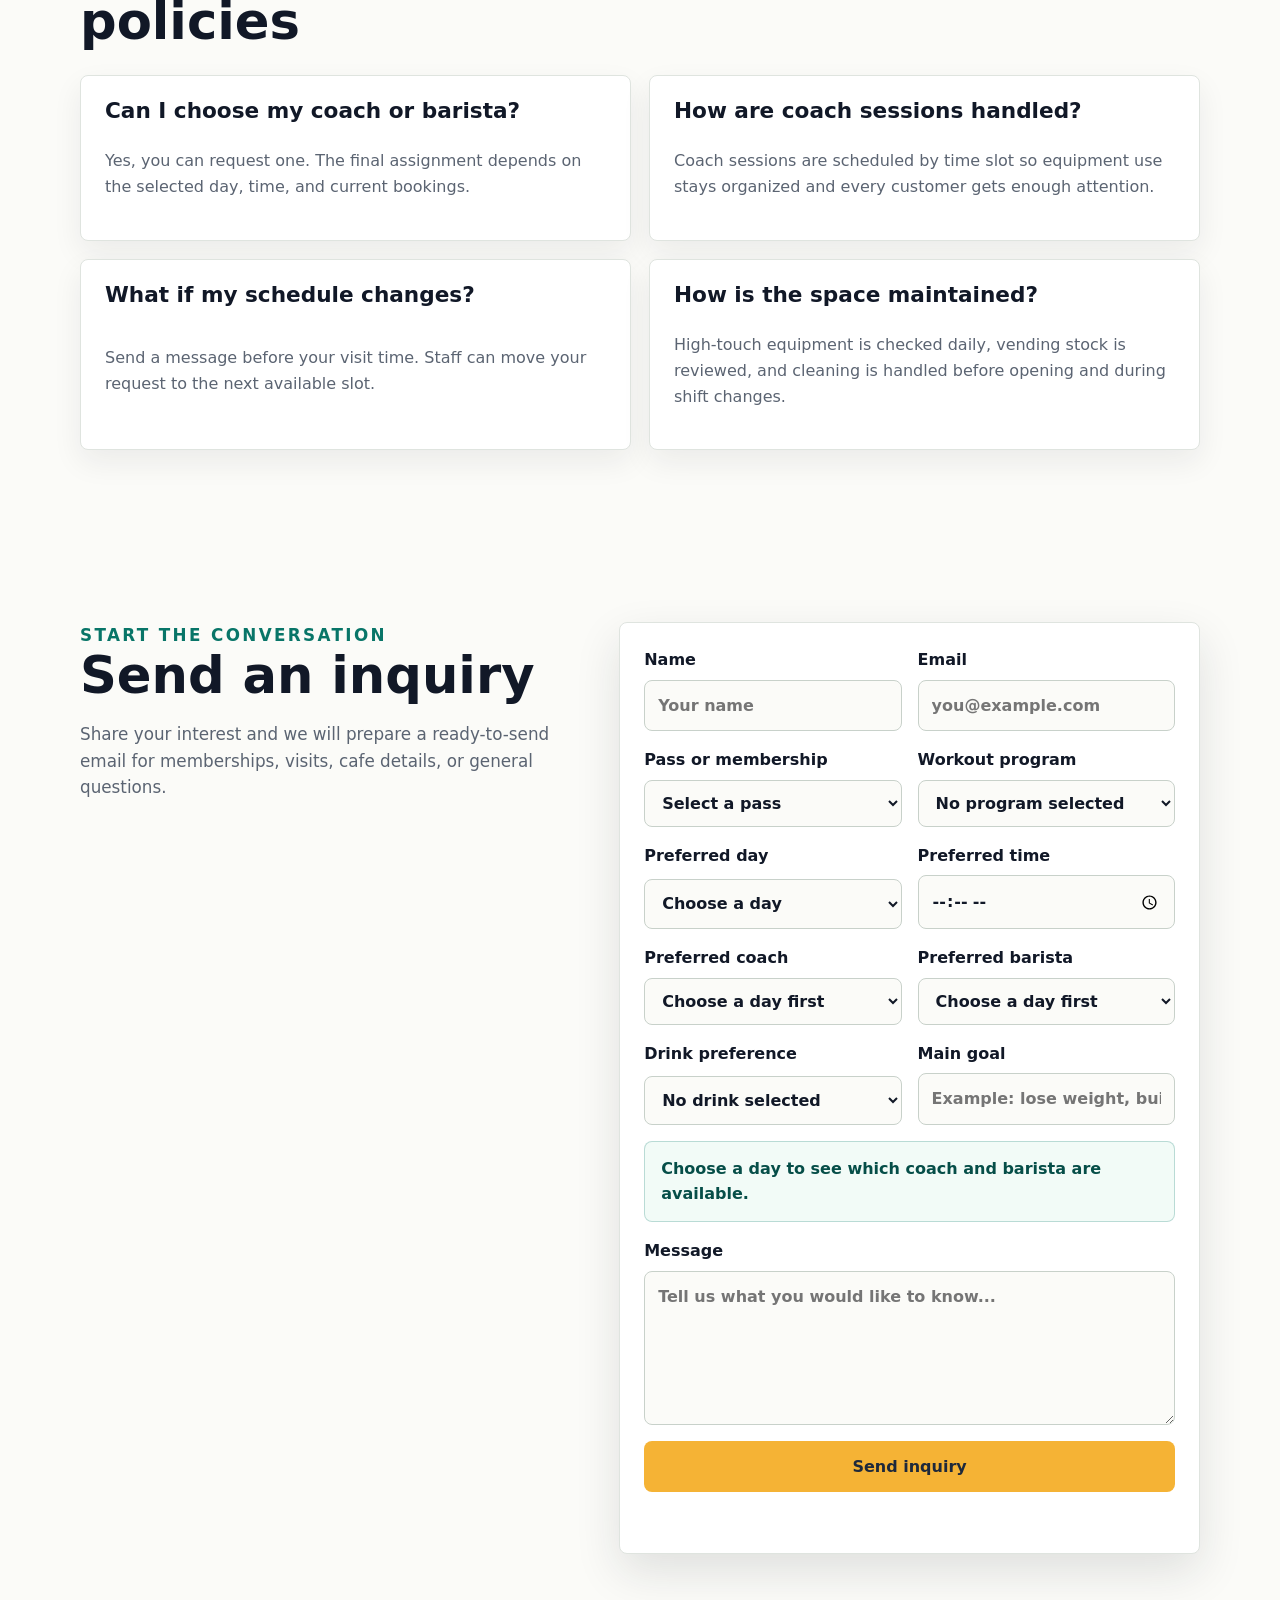
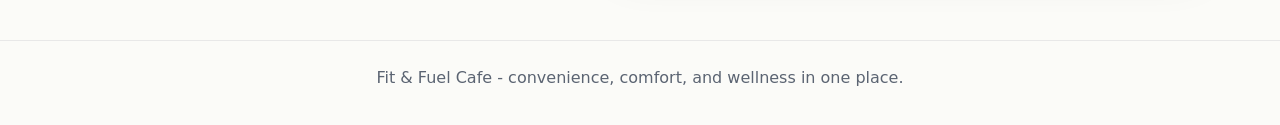
==== commit bd246617: "Expand booking and operations system" ====
--- a/index.html
+++ b/index.html
@@ -21,7 +21,10 @@
         <a href="#experience">Experience</a>
         <a href="#services">Services</a>
         <a href="#staff">Staff</a>
+        <a href="#menu">Menu</a>
+        <a href="#programs">Programs</a>
         <a href="#visit">Visit</a>
+        <a href="admin.html">Admin</a>
         <a href="contact.html">Contact</a>
       </nav>
     </header>
@@ -37,8 +40,8 @@
               A practical wellness stop where members can train, recharge, grab refreshments, and reset without adding another errand to the day.
             </p>
             <div class="hero-actions">
-              <a href="#services" class="btn btn-primary">See passes</a>
-              <a href="#inquiry" class="btn btn-secondary">Send inquiry</a>
+              <a href="#inquiry" class="btn btn-primary">Book a visit</a>
+              <a href="#services" class="btn btn-secondary">See passes</a>
             </div>
           </div>
 
@@ -107,18 +110,35 @@
             <article class="service-card">
               <span class="service-tag">Try it</span>
               <h3>Day Pass</h3>
+              <p class="price">PHP 180</p>
               <p>For first-time visitors, quick workouts, or customers who only need the gym for one day.</p>
               <strong>Includes same-day gym access, locker use, and cafe seating.</strong>
             </article>
+            <article class="service-card">
+              <span class="service-tag">Weekly</span>
+              <h3>Weekly Pass</h3>
+              <p class="price">PHP 650</p>
+              <p>For customers testing a routine before committing to a full monthly plan.</p>
+              <strong>Includes 7-day gym access and one basic coach check-in.</strong>
+            </article>
             <article class="service-card featured-service">
               <span class="service-tag">Best value</span>
-              <h3>Monthly Membership</h3>
+              <h3>Monthly Basic</h3>
+              <p class="price">PHP 1,850</p>
               <p>For regular members who train several times a week and want predictable access without paying per visit.</p>
               <strong>Includes gym access, basic progress check-ins, and member cafe discounts.</strong>
+            </article>
+            <article class="service-card">
+              <span class="service-tag">Guided</span>
+              <h3>Monthly Plus</h3>
+              <p class="price">PHP 2,650</p>
+              <p>For members who want more guidance, safer form checks, and a simple monthly goal plan.</p>
+              <strong>Includes gym access, two coach sessions, and cafe discount perks.</strong>
             </article>
             <article class="service-card">
               <span class="service-tag">Quick stop</span>
               <h3>Cafe Combo</h3>
+              <p class="price">PHP 260</p>
               <p>For customers who want a drink or snack with a short gym session, stretch, or cool-down visit.</p>
               <strong>Great for students, workers, and light-training days.</strong>
             </article>
@@ -206,6 +226,79 @@
         </div>
       </section>
 
+      <section id="menu" class="section section-muted">
+        <div class="container">
+          <div class="section-heading">
+            <p class="eyebrow dark">Cafe menu</p>
+            <h2>Practical drinks and snacks for training days</h2>
+            <p class="section-lede">The cafe menu focuses on quick preparation, clear choices, and items that make sense before or after a workout.</p>
+          </div>
+          <div class="menu-grid">
+            <article class="menu-card">
+              <span>Pre-workout</span>
+              <h3>Iced Americano</h3>
+              <p>PHP 95</p>
+            </article>
+            <article class="menu-card">
+              <span>Protein</span>
+              <h3>Banana Protein Shake</h3>
+              <p>PHP 160</p>
+            </article>
+            <article class="menu-card">
+              <span>Refresh</span>
+              <h3>Citrus Electrolyte Cooler</h3>
+              <p>PHP 120</p>
+            </article>
+            <article class="menu-card">
+              <span>Snack</span>
+              <h3>Oat Bar + Bottled Water</h3>
+              <p>PHP 105</p>
+            </article>
+            <article class="menu-card">
+              <span>Combo</span>
+              <h3>Post-workout Shake Combo</h3>
+              <p>PHP 220</p>
+            </article>
+            <article class="menu-card">
+              <span>Light meal</span>
+              <h3>Chicken Wrap Pack</h3>
+              <p>PHP 175</p>
+            </article>
+          </div>
+        </div>
+      </section>
+
+      <section id="programs" class="section">
+        <div class="container">
+          <div class="section-heading">
+            <p class="eyebrow dark">Gym programs</p>
+            <h2>Simple training plans customers can actually follow</h2>
+          </div>
+          <div class="program-grid">
+            <article class="program-card">
+              <h3>Beginner Start</h3>
+              <p>Equipment orientation, safe form basics, and a three-day starter routine.</p>
+              <strong>Best with Mia Santos</strong>
+            </article>
+            <article class="program-card">
+              <h3>Strength Basics</h3>
+              <p>Simple progressive weight training for members who want structure.</p>
+              <strong>Best with Andre Cruz</strong>
+            </article>
+            <article class="program-card">
+              <h3>Weight Loss Routine</h3>
+              <p>Cardio and resistance training mix with realistic weekly check-ins.</p>
+              <strong>Good for Monthly Plus</strong>
+            </article>
+            <article class="program-card">
+              <h3>After-work Reset</h3>
+              <p>A short, lower-pressure routine for workers who train in the evening.</p>
+              <strong>Good with cafe combo</strong>
+            </article>
+          </div>
+        </div>
+      </section>
+
       <section id="visit" class="section">
         <div class="container visit-grid">
           <div class="visit-copy">
@@ -243,6 +336,33 @@
         </div>
       </section>
 
+      <section id="faq" class="section">
+        <div class="container">
+          <div class="section-heading">
+            <p class="eyebrow dark">Good to know</p>
+            <h2>Trust, safety, and visit policies</h2>
+          </div>
+          <div class="faq-grid">
+            <article class="faq-item">
+              <h3>Can I choose my coach or barista?</h3>
+              <p>Yes, you can request one. The final assignment depends on the selected day, time, and current bookings.</p>
+            </article>
+            <article class="faq-item">
+              <h3>How are coach sessions handled?</h3>
+              <p>Coach sessions are scheduled by time slot so equipment use stays organized and every customer gets enough attention.</p>
+            </article>
+            <article class="faq-item">
+              <h3>What if my schedule changes?</h3>
+              <p>Send a message before your visit time. Staff can move your request to the next available slot.</p>
+            </article>
+            <article class="faq-item">
+              <h3>How is the space maintained?</h3>
+              <p>High-touch equipment is checked daily, vending stock is reviewed, and cleaning is handled before opening and during shift changes.</p>
+            </article>
+          </div>
+        </div>
+      </section>
+
       <section id="inquiry" class="section">
         <div class="container form-shell">
           <div>
@@ -261,39 +381,34 @@
                 <input type="email" name="email" placeholder="you@example.com" required />
               </label>
             </div>
-            <label>
-              Interest
-              <select name="interest" required>
-                <option value="">Select an option</option>
-                <option value="Membership">Membership</option>
-                <option value="Visit">Visit the business</option>
-                <option value="Cafe">Cafe and refreshments</option>
-                <option value="Other">Other</option>
-              </select>
-            </label>
             <div class="field-row">
               <label>
-                Preferred coach
-                <select name="coach">
-                  <option value="No coach preference">No coach preference</option>
-                  <option value="Mia Santos - Mon, Wed, Fri, 6:00 AM - 2:00 PM">Mia Santos - Mon/Wed/Fri, 6 AM - 2 PM</option>
-                  <option value="Andre Cruz - Tue, Thu, Sat, 1:00 PM - 9:00 PM">Andre Cruz - Tue/Thu/Sat, 1 PM - 9 PM</option>
+                Pass or membership
+                <select name="pass" id="passSelect" required>
+                  <option value="">Select a pass</option>
+                  <option value="Day Pass - PHP 180">Day Pass - PHP 180</option>
+                  <option value="Weekly Pass - PHP 650">Weekly Pass - PHP 650</option>
+                  <option value="Monthly Basic - PHP 1,850">Monthly Basic - PHP 1,850</option>
+                  <option value="Monthly Plus - PHP 2,650">Monthly Plus - PHP 2,650</option>
+                  <option value="Cafe Combo - PHP 260">Cafe Combo - PHP 260</option>
                 </select>
               </label>
               <label>
-                Preferred barista
-                <select name="barista">
-                  <option value="No barista preference">No barista preference</option>
-                  <option value="Lena Reyes - Mon to Thu, 7:00 AM - 3:00 PM">Lena Reyes - Mon-Thu, 7 AM - 3 PM</option>
-                  <option value="Nico Tan - Fri to Sun, 10:00 AM - 6:00 PM">Nico Tan - Fri-Sun, 10 AM - 6 PM</option>
+                Workout program
+                <select name="program" id="programSelect">
+                  <option value="No program selected">No program selected</option>
+                  <option value="Beginner Start">Beginner Start</option>
+                  <option value="Strength Basics">Strength Basics</option>
+                  <option value="Weight Loss Routine">Weight Loss Routine</option>
+                  <option value="After-work Reset">After-work Reset</option>
                 </select>
               </label>
             </div>
             <div class="field-row">
               <label>
                 Preferred day
-                <select name="visitDay">
-                  <option value="Flexible day">Flexible day</option>
+                <select name="visitDay" id="visitDaySelect">
+                  <option value="">Choose a day</option>
                   <option value="Monday">Monday</option>
                   <option value="Tuesday">Tuesday</option>
                   <option value="Wednesday">Wednesday</option>
@@ -305,8 +420,43 @@
               </label>
               <label>
                 Preferred time
-                <input type="time" name="visitTime" />
-              </label>
+                <input type="time" name="visitTime" id="visitTimeInput" />
+              </label>
+            </div>
+            <div class="field-row">
+              <label>
+                Preferred coach
+                <select name="coach" id="coachSelect">
+                  <option value="No coach preference">Choose a day first</option>
+                </select>
+              </label>
+              <label>
+                Preferred barista
+                <select name="barista" id="baristaSelect">
+                  <option value="No barista preference">Choose a day first</option>
+                </select>
+              </label>
+            </div>
+            <div class="field-row">
+              <label>
+                Drink preference
+                <select name="drink" id="drinkSelect">
+                  <option value="No drink selected">No drink selected</option>
+                  <option value="Iced Americano - PHP 95">Iced Americano - PHP 95</option>
+                  <option value="Banana Protein Shake - PHP 160">Banana Protein Shake - PHP 160</option>
+                  <option value="Citrus Electrolyte Cooler - PHP 120">Citrus Electrolyte Cooler - PHP 120</option>
+                  <option value="Oat Bar + Bottled Water - PHP 105">Oat Bar + Bottled Water - PHP 105</option>
+                  <option value="Post-workout Shake Combo - PHP 220">Post-workout Shake Combo - PHP 220</option>
+                  <option value="Chicken Wrap Pack - PHP 175">Chicken Wrap Pack - PHP 175</option>
+                </select>
+              </label>
+              <label>
+                Main goal
+                <input type="text" name="goal" id="goalInput" placeholder="Example: lose weight, build strength, quick reset" />
+              </label>
+            </div>
+            <div class="booking-summary" id="bookingSummary" aria-live="polite">
+              Choose a day to see which coach and barista are available.
             </div>
             <label>
               Message
@@ -324,29 +474,136 @@
     </footer>
 
     <script>
+      const staffSchedule = {
+        Monday: {
+          coaches: ['Mia Santos - 6:00 AM - 2:00 PM'],
+          baristas: ['Lena Reyes - 7:00 AM - 3:00 PM']
+        },
+        Tuesday: {
+          coaches: ['Andre Cruz - 1:00 PM - 9:00 PM'],
+          baristas: ['Lena Reyes - 7:00 AM - 3:00 PM']
+        },
+        Wednesday: {
+          coaches: ['Mia Santos - 6:00 AM - 2:00 PM'],
+          baristas: ['Lena Reyes - 7:00 AM - 3:00 PM']
+        },
+        Thursday: {
+          coaches: ['Andre Cruz - 1:00 PM - 9:00 PM'],
+          baristas: ['Lena Reyes - 7:00 AM - 3:00 PM']
+        },
+        Friday: {
+          coaches: ['Mia Santos - 6:00 AM - 2:00 PM'],
+          baristas: ['Nico Tan - 10:00 AM - 6:00 PM']
+        },
+        Saturday: {
+          coaches: ['Andre Cruz - 1:00 PM - 9:00 PM'],
+          baristas: ['Nico Tan - 10:00 AM - 6:00 PM']
+        },
+        Sunday: {
+          coaches: [],
+          baristas: ['Nico Tan - 10:00 AM - 6:00 PM']
+        }
+      };
+
       const form = document.getElementById('inquiryForm');
       const formMessage = document.getElementById('formMessage');
+      const visitDaySelect = document.getElementById('visitDaySelect');
+      const visitTimeInput = document.getElementById('visitTimeInput');
+      const coachSelect = document.getElementById('coachSelect');
+      const baristaSelect = document.getElementById('baristaSelect');
+      const bookingSummary = document.getElementById('bookingSummary');
+      const summaryFields = ['passSelect', 'programSelect', 'drinkSelect', 'goalInput'];
+
+      function fillOptions(select, values, fallback) {
+        select.innerHTML = '';
+        const noPreference = document.createElement('option');
+        noPreference.value = fallback;
+        noPreference.textContent = fallback;
+        select.appendChild(noPreference);
+
+        values.forEach(function (value) {
+          const option = document.createElement('option');
+          option.value = value;
+          option.textContent = value;
+          select.appendChild(option);
+        });
+      }
+
+      function updateStaffOptions() {
+        const day = visitDaySelect.value;
+        const schedule = staffSchedule[day];
+
+        if (!schedule) {
+          fillOptions(coachSelect, [], 'Choose a day first');
+          fillOptions(baristaSelect, [], 'Choose a day first');
+          bookingSummary.textContent = 'Choose a day to see which coach and barista are available.';
+          return;
+        }
+
+        fillOptions(coachSelect, schedule.coaches, schedule.coaches.length ? 'No coach preference' : 'No coach on duty');
+        fillOptions(baristaSelect, schedule.baristas, schedule.baristas.length ? 'No barista preference' : 'No barista on duty');
+        updateBookingSummary();
+      }
+
+      function updateBookingSummary() {
+        const data = new FormData(form);
+        const pass = data.get('pass') || 'No pass selected';
+        const day = data.get('visitDay') || 'No day selected';
+        const time = data.get('visitTime') || 'flexible time';
+        const coach = data.get('coach') || 'No coach preference';
+        const barista = data.get('barista') || 'No barista preference';
+        const drink = data.get('drink') || 'No drink selected';
+
+        bookingSummary.textContent = `Booking summary: ${pass}. Visit: ${day}, ${time}. Coach: ${coach}. Barista: ${barista}. Drink: ${drink}.`;
+      }
+
+      function saveRequest(request) {
+        const existing = JSON.parse(localStorage.getItem('fitFuelRequests') || '[]');
+        existing.unshift(request);
+        localStorage.setItem('fitFuelRequests', JSON.stringify(existing.slice(0, 25)));
+      }
+
+      visitDaySelect.addEventListener('change', updateStaffOptions);
+      visitTimeInput.addEventListener('input', updateBookingSummary);
+      coachSelect.addEventListener('change', updateBookingSummary);
+      baristaSelect.addEventListener('change', updateBookingSummary);
+      summaryFields.forEach(function (id) {
+        document.getElementById(id).addEventListener('input', updateBookingSummary);
+      });
 
       form.addEventListener('submit', function (event) {
         event.preventDefault();
 
         const data = new FormData(form);
-        const name = data.get('name')?.toString().trim() || 'a visitor';
-        const email = data.get('email')?.toString().trim() || 'no email provided';
-        const interest = data.get('interest')?.toString().trim() || 'general inquiry';
-        const coach = data.get('coach')?.toString().trim() || 'No coach preference';
-        const barista = data.get('barista')?.toString().trim() || 'No barista preference';
-        const visitDay = data.get('visitDay')?.toString().trim() || 'Flexible day';
-        const visitTime = data.get('visitTime')?.toString().trim() || 'Flexible time';
-        const message = data.get('message')?.toString().trim() || 'No additional details provided.';
-
-        const subject = encodeURIComponent(`New inquiry from ${name} about ${interest}`);
-        const body = encodeURIComponent(`Name: ${name}\nEmail: ${email}\nInterest: ${interest}\nPreferred coach: ${coach}\nPreferred barista: ${barista}\nPreferred visit: ${visitDay}, ${visitTime}\n\nMessage:\n${message}`);
+        const request = {
+          createdAt: new Date().toLocaleString(),
+          name: data.get('name')?.toString().trim() || 'a visitor',
+          email: data.get('email')?.toString().trim() || 'no email provided',
+          pass: data.get('pass')?.toString().trim() || 'No pass selected',
+          program: data.get('program')?.toString().trim() || 'No program selected',
+          coach: data.get('coach')?.toString().trim() || 'No coach preference',
+          barista: data.get('barista')?.toString().trim() || 'No barista preference',
+          visitDay: data.get('visitDay')?.toString().trim() || 'Flexible day',
+          visitTime: data.get('visitTime')?.toString().trim() || 'Flexible time',
+          drink: data.get('drink')?.toString().trim() || 'No drink selected',
+          goal: data.get('goal')?.toString().trim() || 'No goal provided',
+          message: data.get('message')?.toString().trim() || 'No additional details provided.'
+        };
+
+        saveRequest(request);
+
+        const subject = encodeURIComponent(`Booking request from ${request.name} - ${request.pass}`);
+        const body = encodeURIComponent(
+          `Name: ${request.name}\nEmail: ${request.email}\nPass: ${request.pass}\nProgram: ${request.program}\nPreferred coach: ${request.coach}\nPreferred barista: ${request.barista}\nPreferred visit: ${request.visitDay}, ${request.visitTime}\nDrink: ${request.drink}\nGoal: ${request.goal}\n\nMessage:\n${request.message}`
+        );
 
         window.location.href = `mailto:info@fitandfuelcafe.com?subject=${subject}&body=${body}`;
-        formMessage.textContent = 'Your email app should open with your inquiry ready to send.';
+        formMessage.textContent = 'Saved locally for the admin page. Your email app should open with the booking request ready to send.';
         form.reset();
+        updateStaffOptions();
       });
+
+      updateStaffOptions();
     </script>
   </body>
 </html>
--- a/styles.css
+++ b/styles.css
@@ -237,6 +237,12 @@
   color: var(--teal-dark);
 }
 
+.btn-quiet {
+  background: transparent;
+  border-color: var(--line);
+  color: var(--teal-dark);
+}
+
 .hero-panel {
   display: grid;
   gap: 12px;
@@ -312,6 +318,11 @@
 .feature-grid,
 .service-grid,
 .staff-grid,
+.menu-grid,
+.program-grid,
+.faq-grid,
+.dashboard-grid,
+.ops-grid,
 .info-grid {
   display: grid;
   gap: 18px;
@@ -330,9 +341,26 @@
   grid-template-columns: repeat(4, minmax(0, 1fr));
 }
 
+.menu-grid,
+.program-grid,
+.faq-grid,
+.ops-grid {
+  grid-template-columns: repeat(3, minmax(0, 1fr));
+}
+
+.dashboard-grid {
+  grid-template-columns: minmax(0, 1.1fr) minmax(0, 0.9fr);
+}
+
 .feature-card,
 .service-card,
 .staff-card,
+.menu-card,
+.program-card,
+.faq-item,
+.dashboard-card,
+.ops-card,
+.request-card,
 .info-card {
   position: relative;
   overflow: hidden;
@@ -385,6 +413,12 @@
 .feature-card p,
 .service-card p,
 .staff-card p,
+.menu-card p,
+.program-card p,
+.faq-item p,
+.dashboard-card p,
+.ops-card p,
+.request-card p,
 .info-card p {
   color: var(--muted);
 }
@@ -428,6 +462,13 @@
   color: var(--teal-dark);
 }
 
+.price {
+  margin: 0;
+  color: var(--teal-dark);
+  font-size: 1.55rem;
+  font-weight: 900;
+}
+
 .membership-note {
   display: grid;
   gap: 10px;
@@ -484,6 +525,96 @@
   margin: 0;
   color: var(--teal-dark);
   font-weight: 850;
+}
+
+.menu-card,
+.program-card,
+.faq-item,
+.dashboard-card,
+.ops-card,
+.request-card {
+  display: grid;
+  gap: 10px;
+}
+
+.menu-card {
+  border-top: 5px solid var(--citrus);
+}
+
+.menu-card span {
+  color: var(--coral);
+  font-size: 0.78rem;
+  font-weight: 850;
+  letter-spacing: 0.12em;
+  text-transform: uppercase;
+}
+
+.menu-card p {
+  margin: 0;
+  color: var(--teal-dark);
+  font-weight: 900;
+}
+
+.program-card {
+  border-top: 5px solid var(--leaf);
+}
+
+.program-card strong {
+  color: var(--teal-dark);
+}
+
+.faq-grid {
+  grid-template-columns: repeat(2, minmax(0, 1fr));
+}
+
+.booking-summary {
+  padding: 14px 16px;
+  border: 1px solid rgba(8, 117, 104, 0.24);
+  border-radius: 8px;
+  background: #f2fbf7;
+  color: var(--teal-dark);
+  font-weight: 800;
+}
+
+.ops-metrics {
+  display: grid;
+  gap: 12px;
+  grid-template-columns: repeat(3, minmax(0, 1fr));
+}
+
+.ops-metrics div {
+  padding: 14px;
+  border: 1px solid var(--line);
+  border-radius: 8px;
+  background: #fbfbf8;
+}
+
+.ops-metrics span {
+  display: block;
+  color: var(--teal-dark);
+  font-size: 2rem;
+  font-weight: 900;
+  line-height: 1;
+}
+
+.request-toolbar {
+  display: flex;
+  gap: 12px;
+  flex-wrap: wrap;
+  margin-bottom: 18px;
+}
+
+.request-list {
+  display: grid;
+  gap: 14px;
+}
+
+.ops-card ul {
+  display: grid;
+  gap: 10px;
+  margin: 0;
+  padding-left: 1.1rem;
+  color: var(--muted);
 }
 
 .visit-copy {
@@ -615,6 +746,11 @@
   .feature-grid,
   .service-grid,
   .staff-grid,
+  .menu-grid,
+  .program-grid,
+  .faq-grid,
+  .dashboard-grid,
+  .ops-grid,
   .info-grid,
   .field-row {
     grid-template-columns: 1fr;
@@ -664,9 +800,19 @@
   .feature-card,
   .service-card,
   .staff-card,
+  .menu-card,
+  .program-card,
+  .faq-item,
+  .dashboard-card,
+  .ops-card,
+  .request-card,
   .membership-note,
   .info-card,
   .inquiry-form {
     padding: 18px;
   }
-}
+
+  .ops-metrics {
+    grid-template-columns: 1fr;
+  }
+}
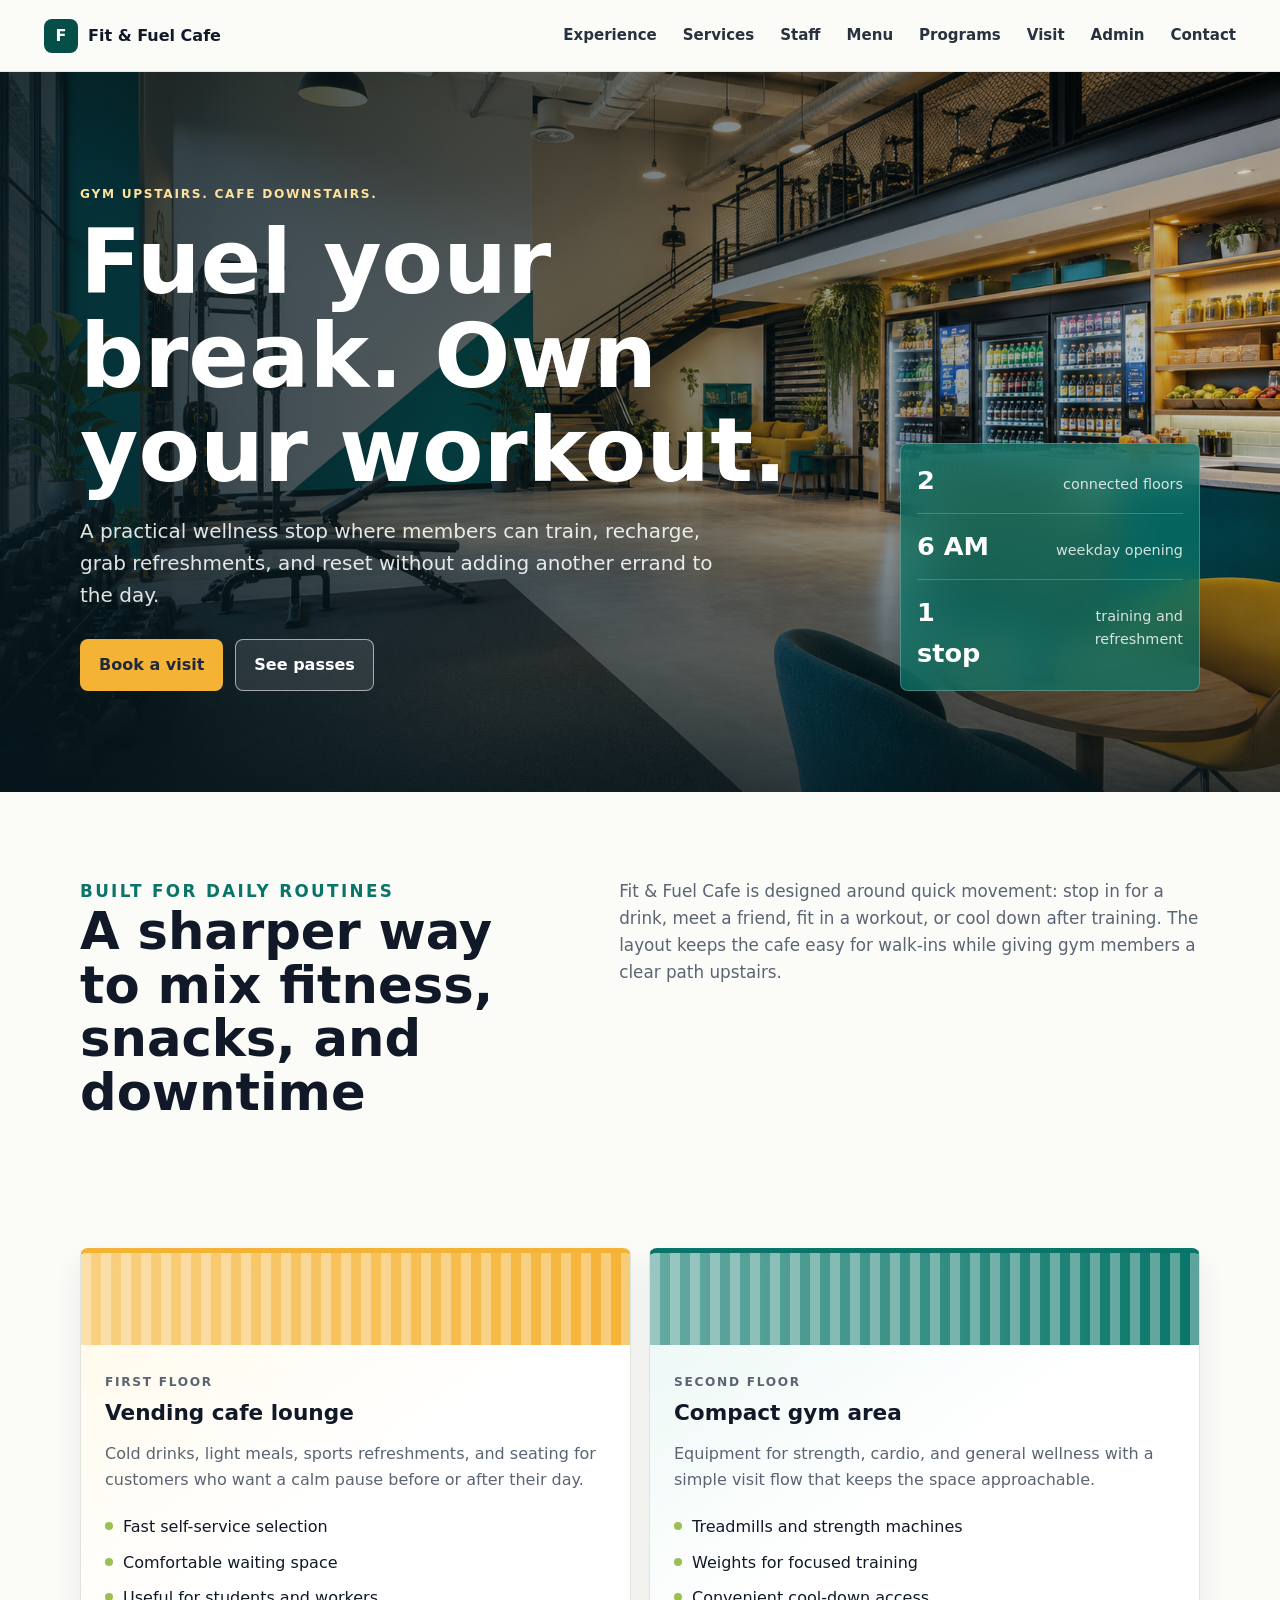
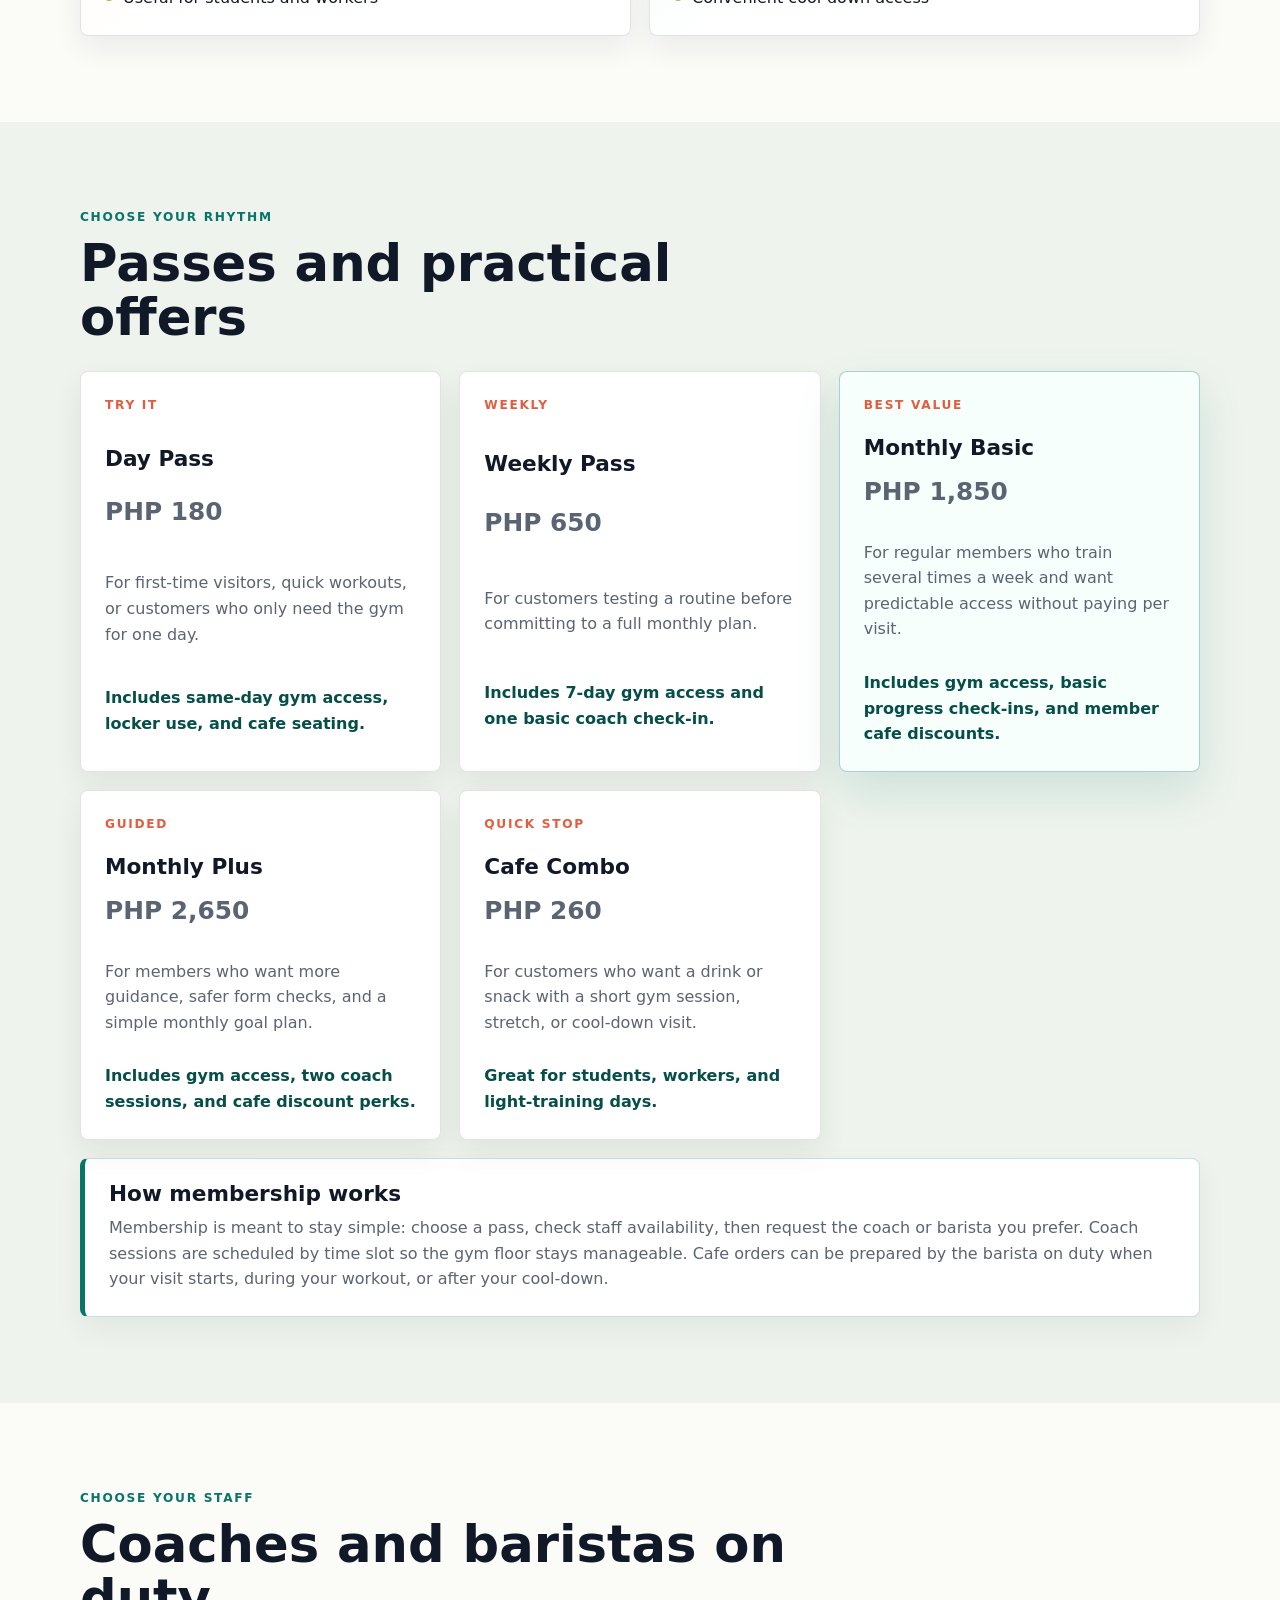
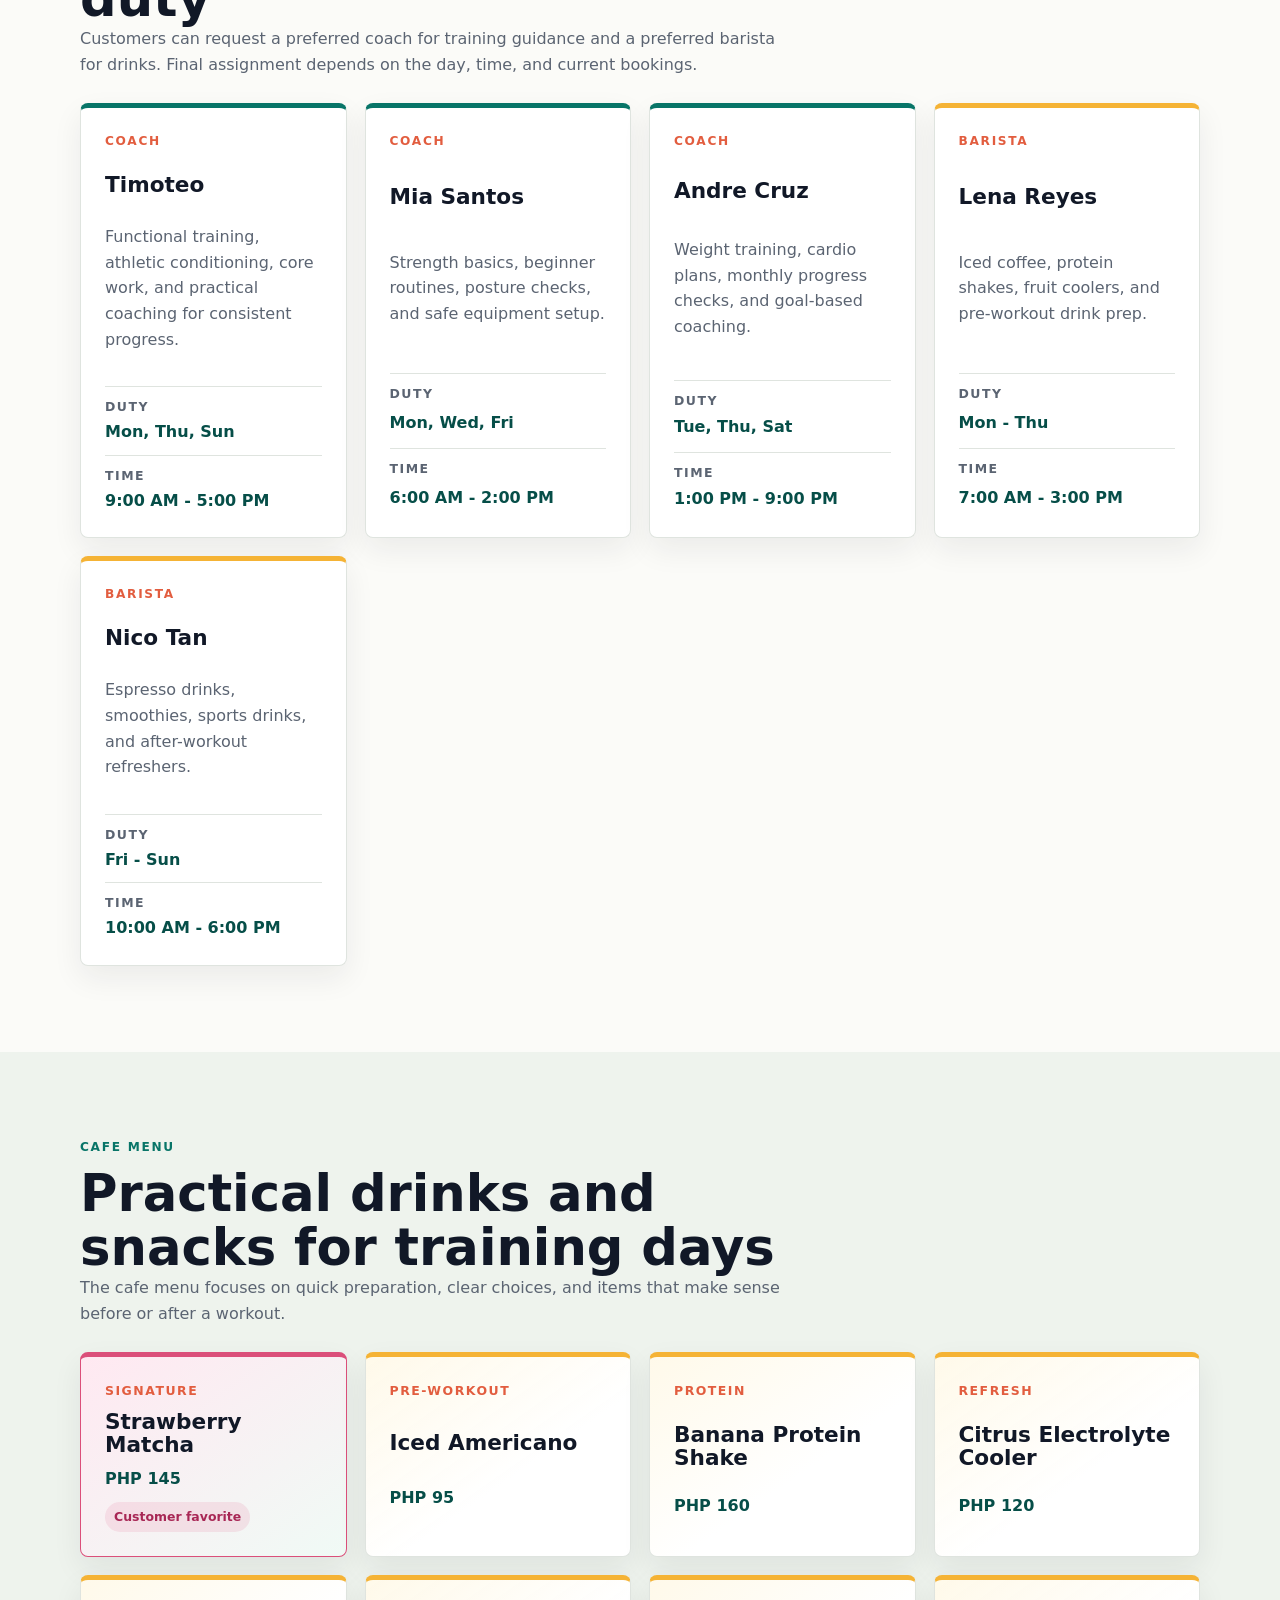
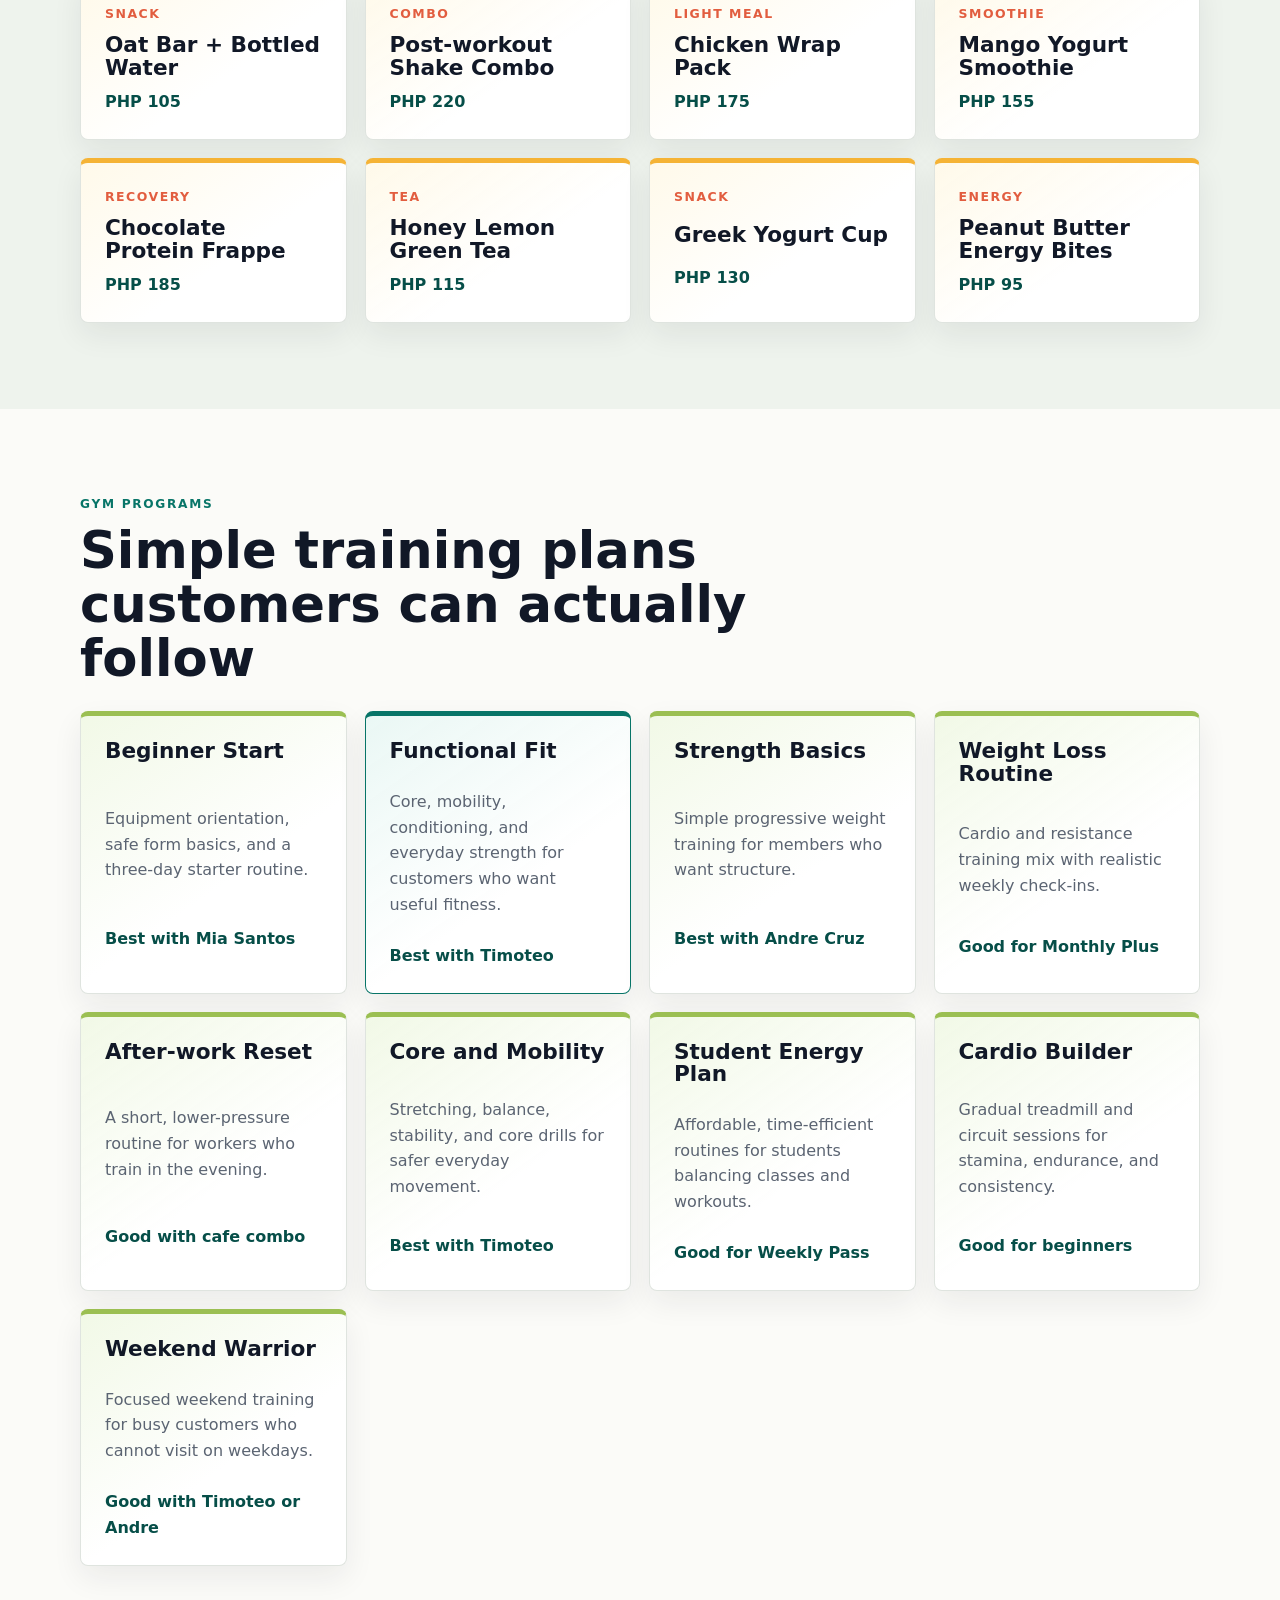
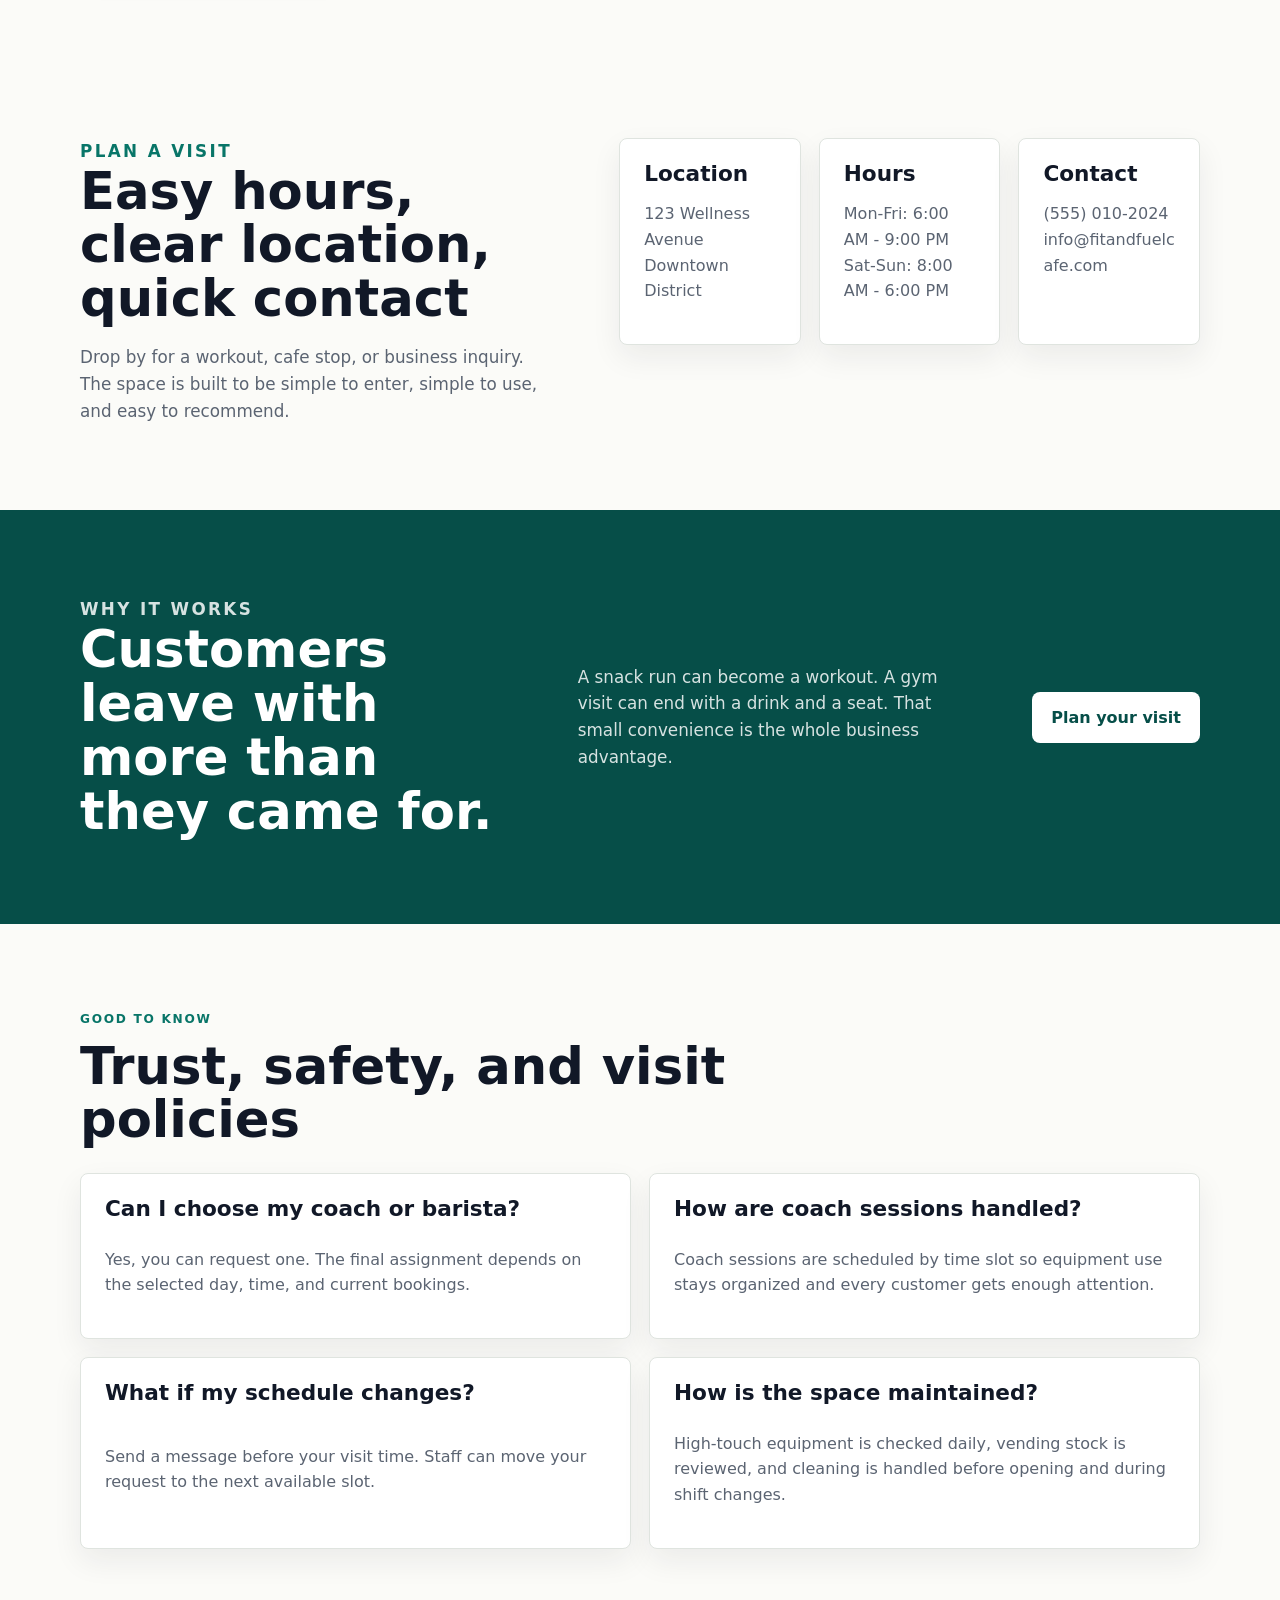
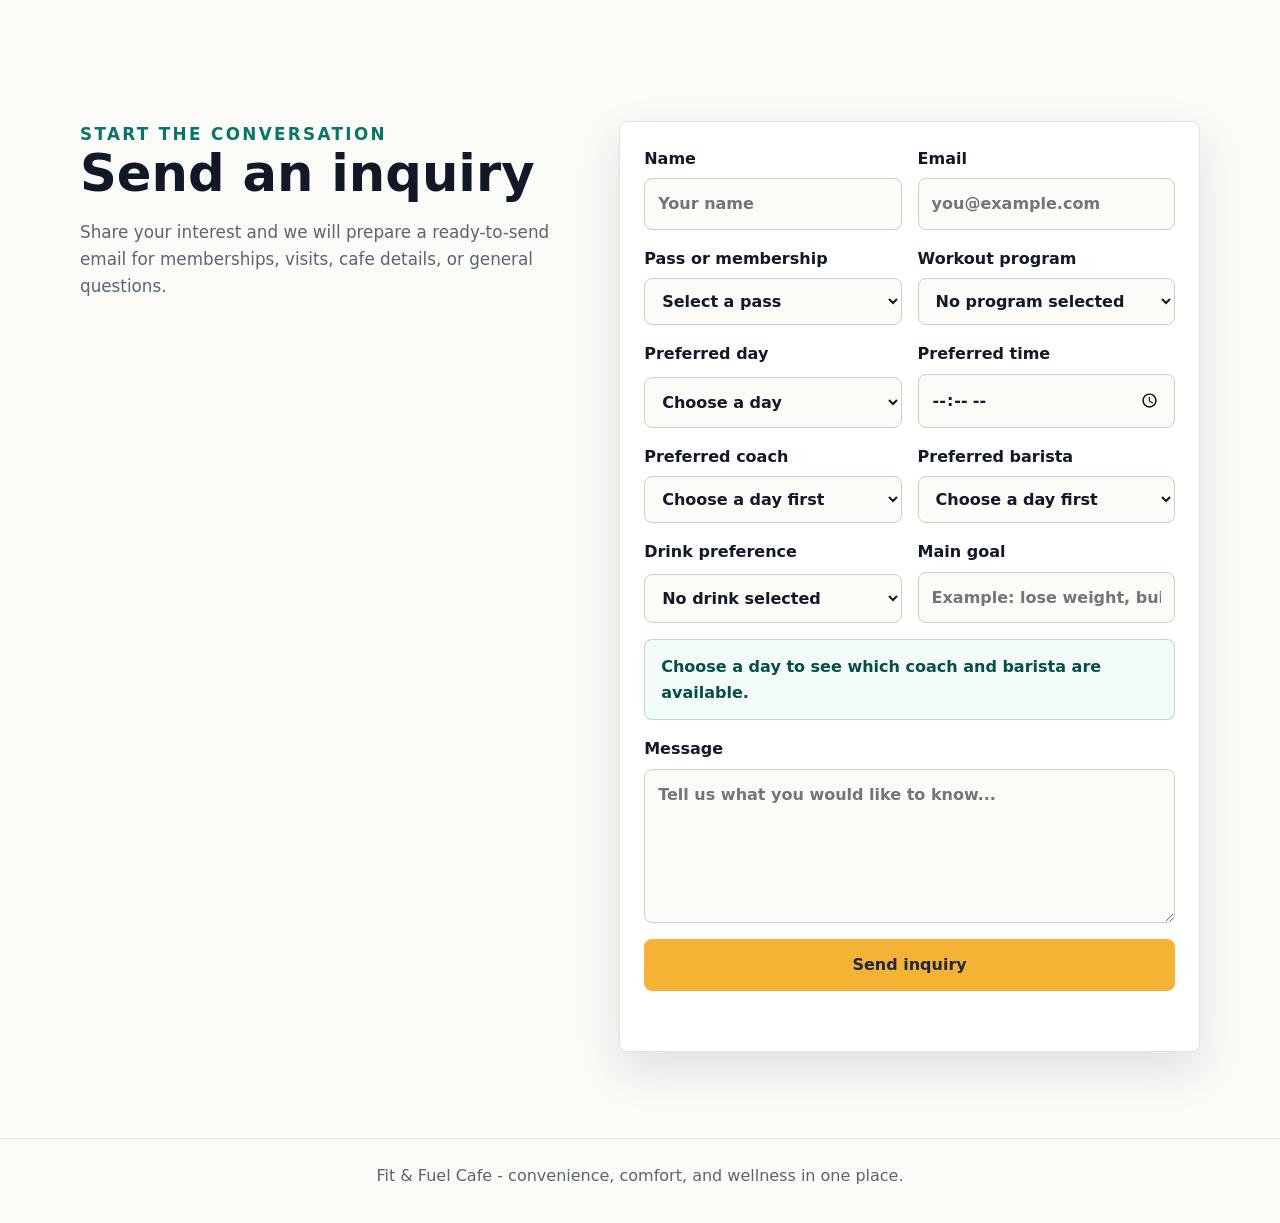
==== commit 0d355155: "Add Timoteo coach and expand offerings" ====
--- a/index.html
+++ b/index.html
@@ -164,6 +164,21 @@
           <div class="staff-grid">
             <article class="staff-card coach-card">
               <span class="service-tag">Coach</span>
+              <h3>Timoteo</h3>
+              <p>Functional training, athletic conditioning, core work, and practical coaching for consistent progress.</p>
+              <dl>
+                <div>
+                  <dt>Duty</dt>
+                  <dd>Mon, Thu, Sun</dd>
+                </div>
+                <div>
+                  <dt>Time</dt>
+                  <dd>9:00 AM - 5:00 PM</dd>
+                </div>
+              </dl>
+            </article>
+            <article class="staff-card coach-card">
+              <span class="service-tag">Coach</span>
               <h3>Mia Santos</h3>
               <p>Strength basics, beginner routines, posture checks, and safe equipment setup.</p>
               <dl>
@@ -234,6 +249,11 @@
             <p class="section-lede">The cafe menu focuses on quick preparation, clear choices, and items that make sense before or after a workout.</p>
           </div>
           <div class="menu-grid">
+            <article class="menu-card featured-menu">
+              <span>Signature</span>
+              <h3>Strawberry Matcha</h3>
+              <p>PHP 145</p>
+            </article>
             <article class="menu-card">
               <span>Pre-workout</span>
               <h3>Iced Americano</h3>
@@ -263,6 +283,31 @@
               <span>Light meal</span>
               <h3>Chicken Wrap Pack</h3>
               <p>PHP 175</p>
+            </article>
+            <article class="menu-card">
+              <span>Smoothie</span>
+              <h3>Mango Yogurt Smoothie</h3>
+              <p>PHP 155</p>
+            </article>
+            <article class="menu-card">
+              <span>Recovery</span>
+              <h3>Chocolate Protein Frappe</h3>
+              <p>PHP 185</p>
+            </article>
+            <article class="menu-card">
+              <span>Tea</span>
+              <h3>Honey Lemon Green Tea</h3>
+              <p>PHP 115</p>
+            </article>
+            <article class="menu-card">
+              <span>Snack</span>
+              <h3>Greek Yogurt Cup</h3>
+              <p>PHP 130</p>
+            </article>
+            <article class="menu-card">
+              <span>Energy</span>
+              <h3>Peanut Butter Energy Bites</h3>
+              <p>PHP 95</p>
             </article>
           </div>
         </div>
@@ -280,6 +325,11 @@
               <p>Equipment orientation, safe form basics, and a three-day starter routine.</p>
               <strong>Best with Mia Santos</strong>
             </article>
+            <article class="program-card featured-program">
+              <h3>Functional Fit</h3>
+              <p>Core, mobility, conditioning, and everyday strength for customers who want useful fitness.</p>
+              <strong>Best with Timoteo</strong>
+            </article>
             <article class="program-card">
               <h3>Strength Basics</h3>
               <p>Simple progressive weight training for members who want structure.</p>
@@ -294,6 +344,26 @@
               <h3>After-work Reset</h3>
               <p>A short, lower-pressure routine for workers who train in the evening.</p>
               <strong>Good with cafe combo</strong>
+            </article>
+            <article class="program-card">
+              <h3>Core and Mobility</h3>
+              <p>Stretching, balance, stability, and core drills for safer everyday movement.</p>
+              <strong>Best with Timoteo</strong>
+            </article>
+            <article class="program-card">
+              <h3>Student Energy Plan</h3>
+              <p>Affordable, time-efficient routines for students balancing classes and workouts.</p>
+              <strong>Good for Weekly Pass</strong>
+            </article>
+            <article class="program-card">
+              <h3>Cardio Builder</h3>
+              <p>Gradual treadmill and circuit sessions for stamina, endurance, and consistency.</p>
+              <strong>Good for beginners</strong>
+            </article>
+            <article class="program-card">
+              <h3>Weekend Warrior</h3>
+              <p>Focused weekend training for busy customers who cannot visit on weekdays.</p>
+              <strong>Good with Timoteo or Andre</strong>
             </article>
           </div>
         </div>
@@ -398,9 +468,14 @@
                 <select name="program" id="programSelect">
                   <option value="No program selected">No program selected</option>
                   <option value="Beginner Start">Beginner Start</option>
+                  <option value="Functional Fit">Functional Fit</option>
                   <option value="Strength Basics">Strength Basics</option>
                   <option value="Weight Loss Routine">Weight Loss Routine</option>
                   <option value="After-work Reset">After-work Reset</option>
+                  <option value="Core and Mobility">Core and Mobility</option>
+                  <option value="Student Energy Plan">Student Energy Plan</option>
+                  <option value="Cardio Builder">Cardio Builder</option>
+                  <option value="Weekend Warrior">Weekend Warrior</option>
                 </select>
               </label>
             </div>
@@ -442,12 +517,18 @@
                 Drink preference
                 <select name="drink" id="drinkSelect">
                   <option value="No drink selected">No drink selected</option>
+                  <option value="Strawberry Matcha - PHP 145">Strawberry Matcha - PHP 145</option>
                   <option value="Iced Americano - PHP 95">Iced Americano - PHP 95</option>
                   <option value="Banana Protein Shake - PHP 160">Banana Protein Shake - PHP 160</option>
                   <option value="Citrus Electrolyte Cooler - PHP 120">Citrus Electrolyte Cooler - PHP 120</option>
                   <option value="Oat Bar + Bottled Water - PHP 105">Oat Bar + Bottled Water - PHP 105</option>
                   <option value="Post-workout Shake Combo - PHP 220">Post-workout Shake Combo - PHP 220</option>
                   <option value="Chicken Wrap Pack - PHP 175">Chicken Wrap Pack - PHP 175</option>
+                  <option value="Mango Yogurt Smoothie - PHP 155">Mango Yogurt Smoothie - PHP 155</option>
+                  <option value="Chocolate Protein Frappe - PHP 185">Chocolate Protein Frappe - PHP 185</option>
+                  <option value="Honey Lemon Green Tea - PHP 115">Honey Lemon Green Tea - PHP 115</option>
+                  <option value="Greek Yogurt Cup - PHP 130">Greek Yogurt Cup - PHP 130</option>
+                  <option value="Peanut Butter Energy Bites - PHP 95">Peanut Butter Energy Bites - PHP 95</option>
                 </select>
               </label>
               <label>
@@ -476,7 +557,7 @@
     <script>
       const staffSchedule = {
         Monday: {
-          coaches: ['Mia Santos - 6:00 AM - 2:00 PM'],
+          coaches: ['Timoteo - 9:00 AM - 5:00 PM', 'Mia Santos - 6:00 AM - 2:00 PM'],
           baristas: ['Lena Reyes - 7:00 AM - 3:00 PM']
         },
         Tuesday: {
@@ -488,7 +569,7 @@
           baristas: ['Lena Reyes - 7:00 AM - 3:00 PM']
         },
         Thursday: {
-          coaches: ['Andre Cruz - 1:00 PM - 9:00 PM'],
+          coaches: ['Timoteo - 9:00 AM - 5:00 PM', 'Andre Cruz - 1:00 PM - 9:00 PM'],
           baristas: ['Lena Reyes - 7:00 AM - 3:00 PM']
         },
         Friday: {
@@ -500,7 +581,7 @@
           baristas: ['Nico Tan - 10:00 AM - 6:00 PM']
         },
         Sunday: {
-          coaches: [],
+          coaches: ['Timoteo - 9:00 AM - 5:00 PM'],
           baristas: ['Nico Tan - 10:00 AM - 6:00 PM']
         }
       };
--- a/styles.css
+++ b/styles.css
@@ -338,14 +338,14 @@
 }
 
 .staff-grid {
-  grid-template-columns: repeat(4, minmax(0, 1fr));
+  grid-template-columns: repeat(auto-fit, minmax(210px, 1fr));
 }
 
 .menu-grid,
 .program-grid,
 .faq-grid,
 .ops-grid {
-  grid-template-columns: repeat(3, minmax(0, 1fr));
+  grid-template-columns: repeat(auto-fit, minmax(230px, 1fr));
 }
 
 .dashboard-grid {
@@ -539,6 +539,35 @@
 
 .menu-card {
   border-top: 5px solid var(--citrus);
+  background:
+    linear-gradient(145deg, rgba(255, 249, 232, 0.92), rgba(255, 255, 255, 0.96) 58%),
+    var(--surface);
+  transition: transform 0.2s ease, box-shadow 0.2s ease;
+}
+
+.menu-card:hover,
+.program-card:hover,
+.staff-card:hover {
+  transform: translateY(-3px);
+  box-shadow: 0 18px 42px rgba(24, 31, 38, 0.12);
+}
+
+.featured-menu {
+  border-color: #db4f7a;
+  background:
+    linear-gradient(145deg, rgba(255, 232, 241, 0.98), rgba(239, 250, 245, 0.95)),
+    var(--surface);
+}
+
+.featured-menu::after {
+  content: "Customer favorite";
+  justify-self: start;
+  padding: 5px 9px;
+  border-radius: 999px;
+  background: rgba(219, 79, 122, 0.12);
+  color: #a82755;
+  font-size: 0.78rem;
+  font-weight: 850;
 }
 
 .menu-card span {
@@ -557,10 +586,20 @@
 
 .program-card {
   border-top: 5px solid var(--leaf);
+  background:
+    linear-gradient(145deg, rgba(240, 248, 228, 0.9), rgba(255, 255, 255, 0.96) 58%),
+    var(--surface);
 }
 
 .program-card strong {
   color: var(--teal-dark);
+}
+
+.featured-program {
+  border-color: var(--teal);
+  background:
+    linear-gradient(145deg, rgba(233, 247, 244, 0.95), rgba(255, 255, 255, 0.98) 60%),
+    var(--surface);
 }
 
 .faq-grid {
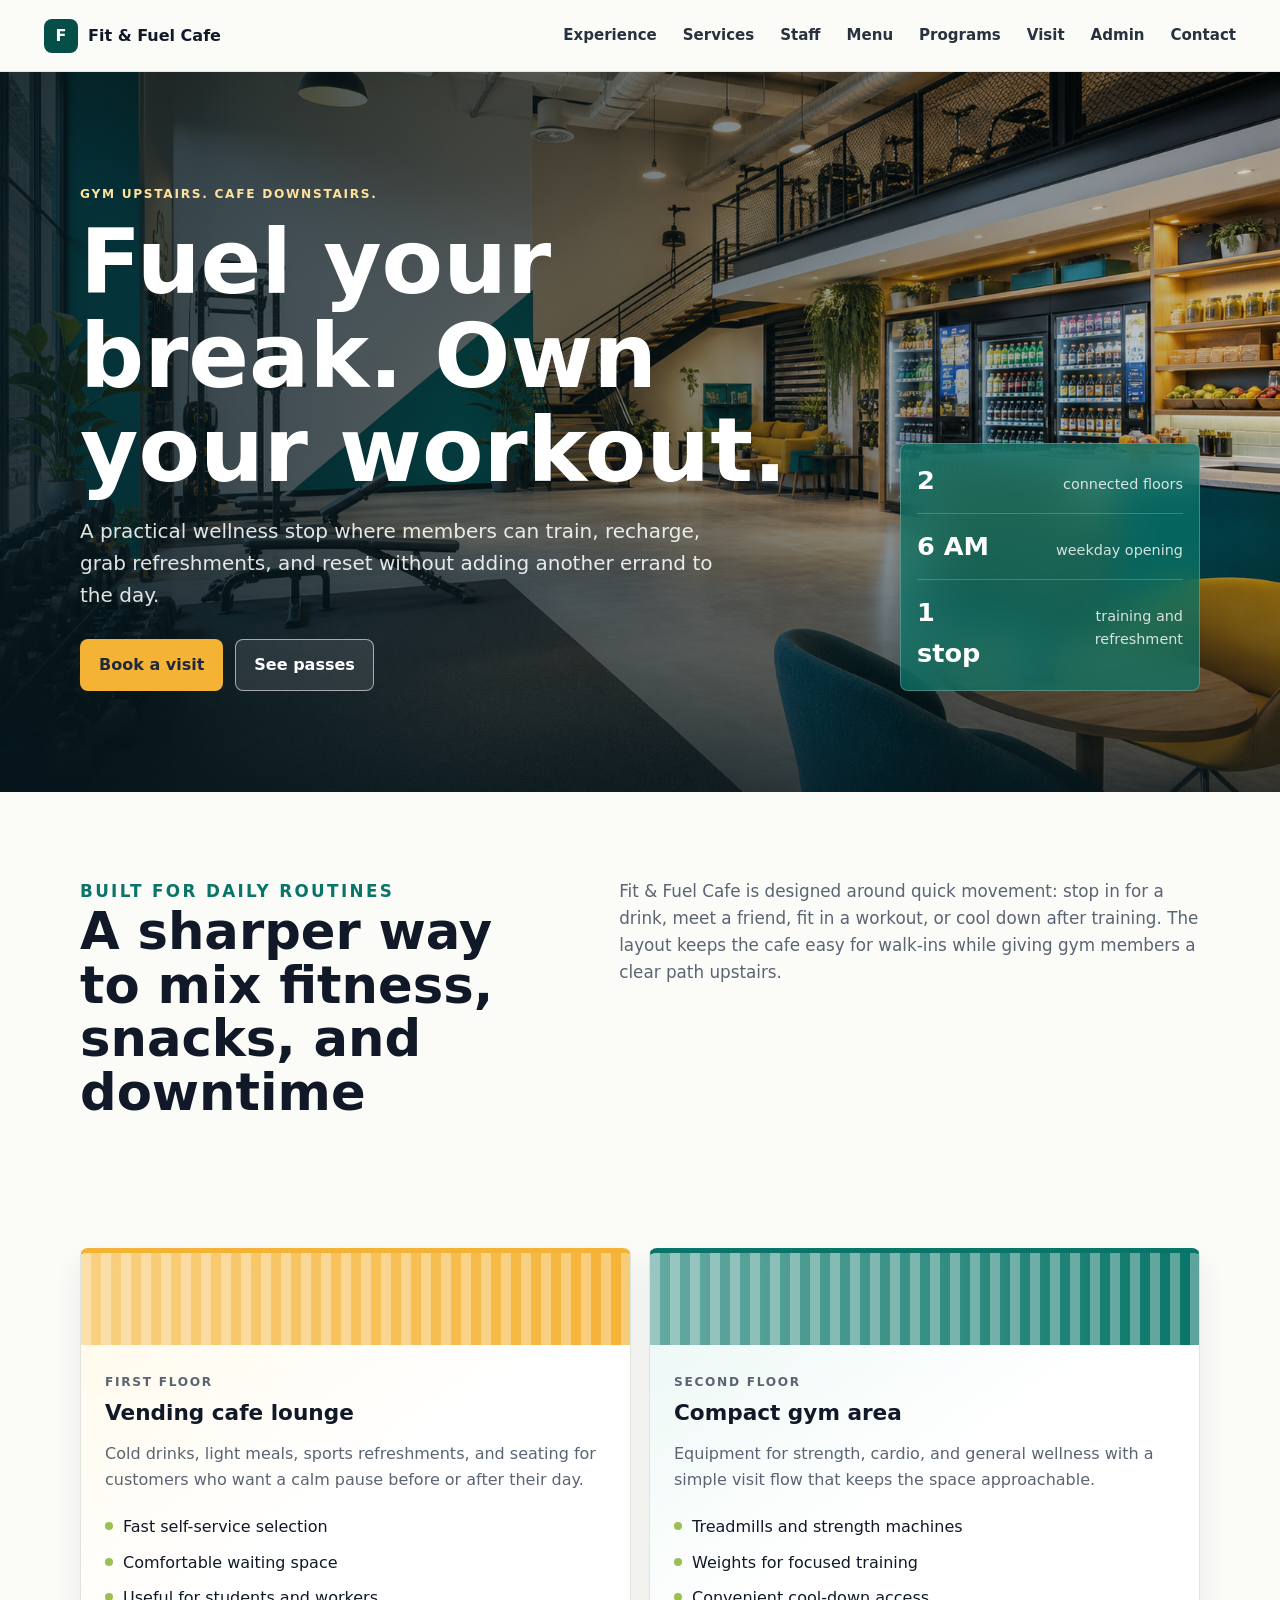
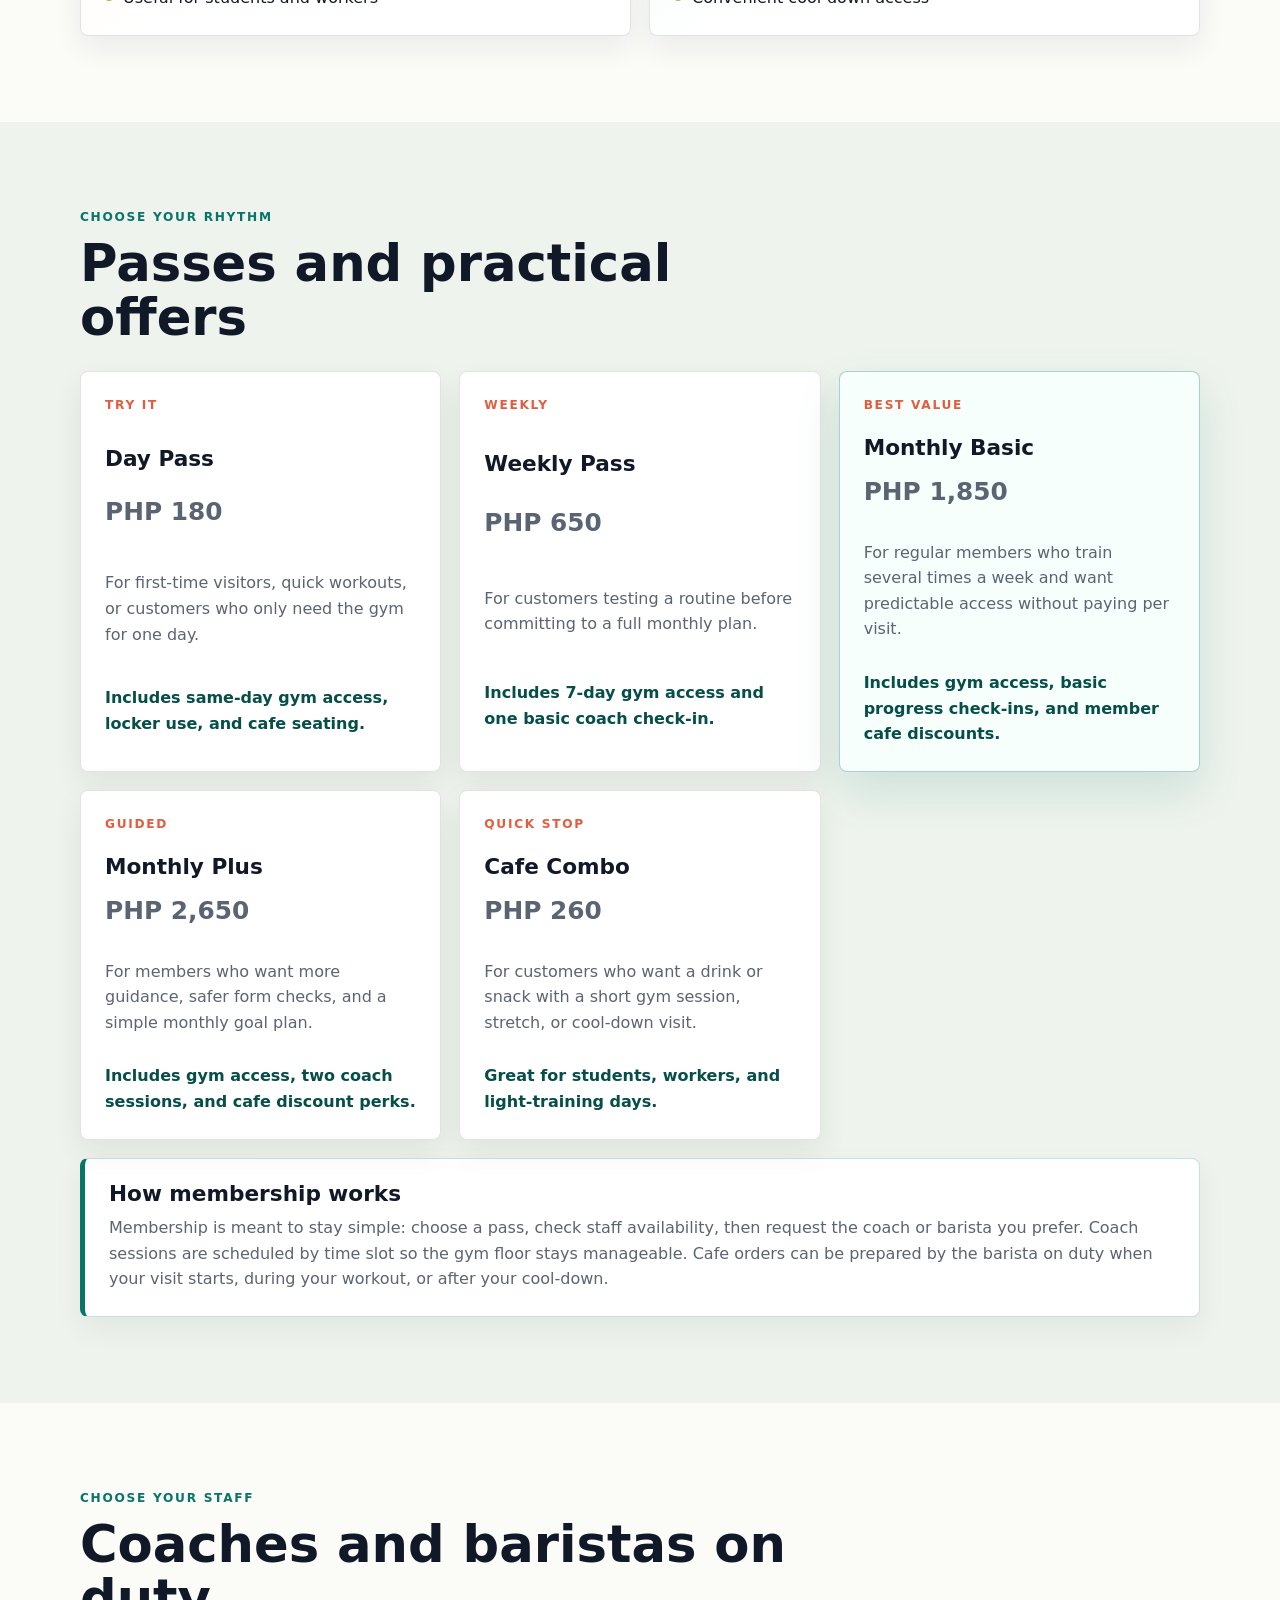
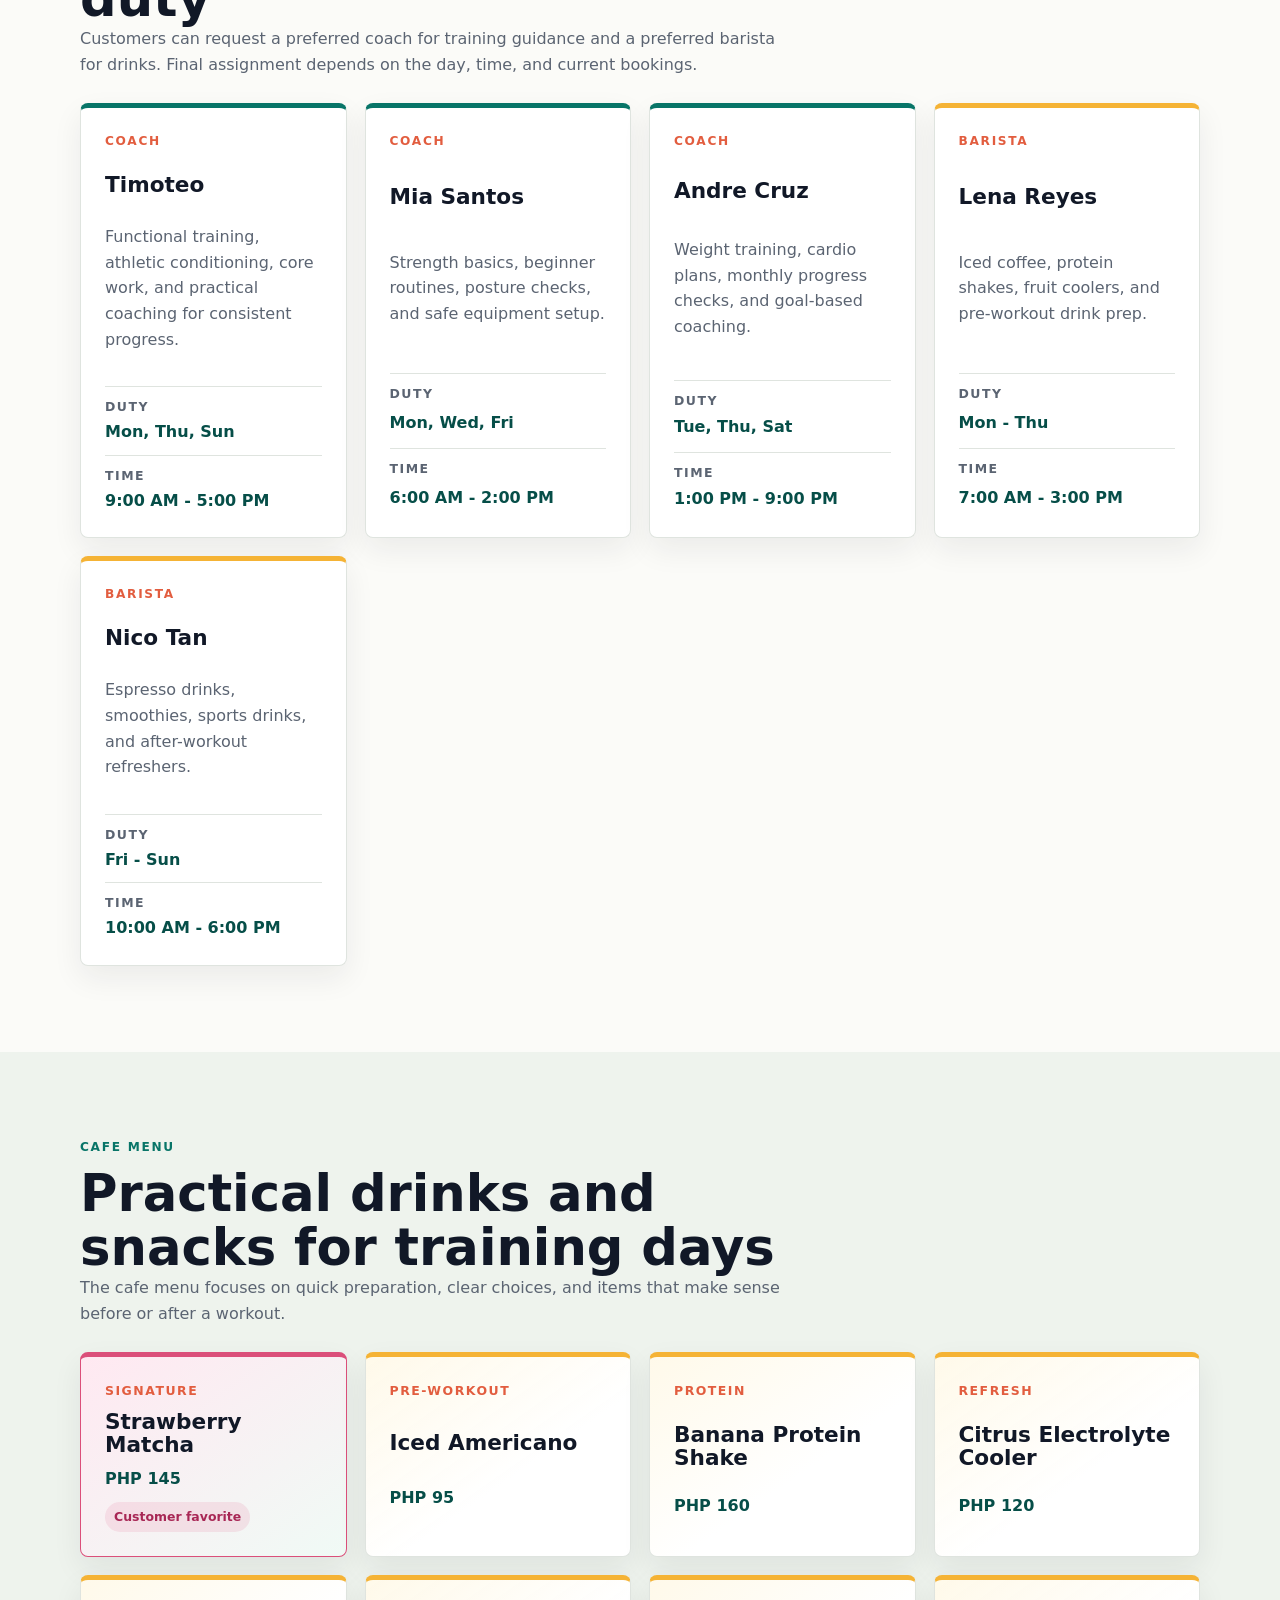
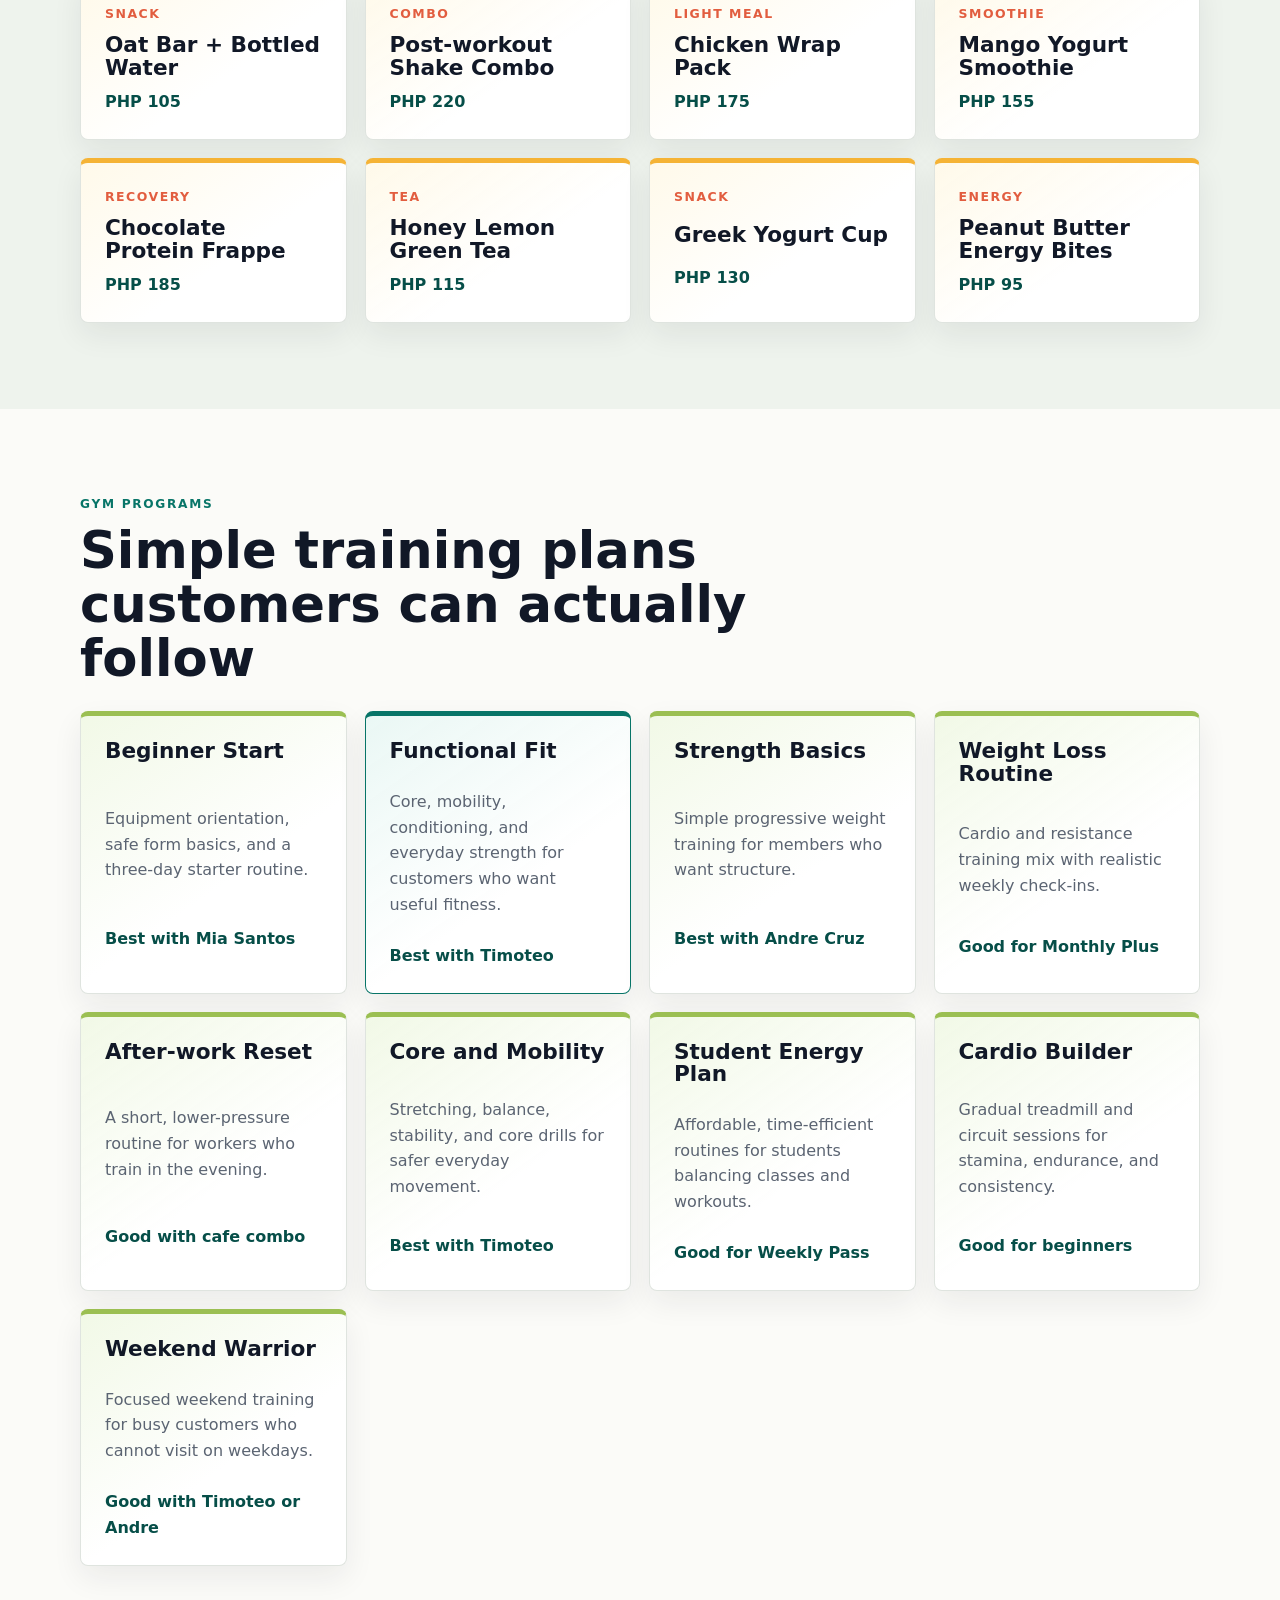
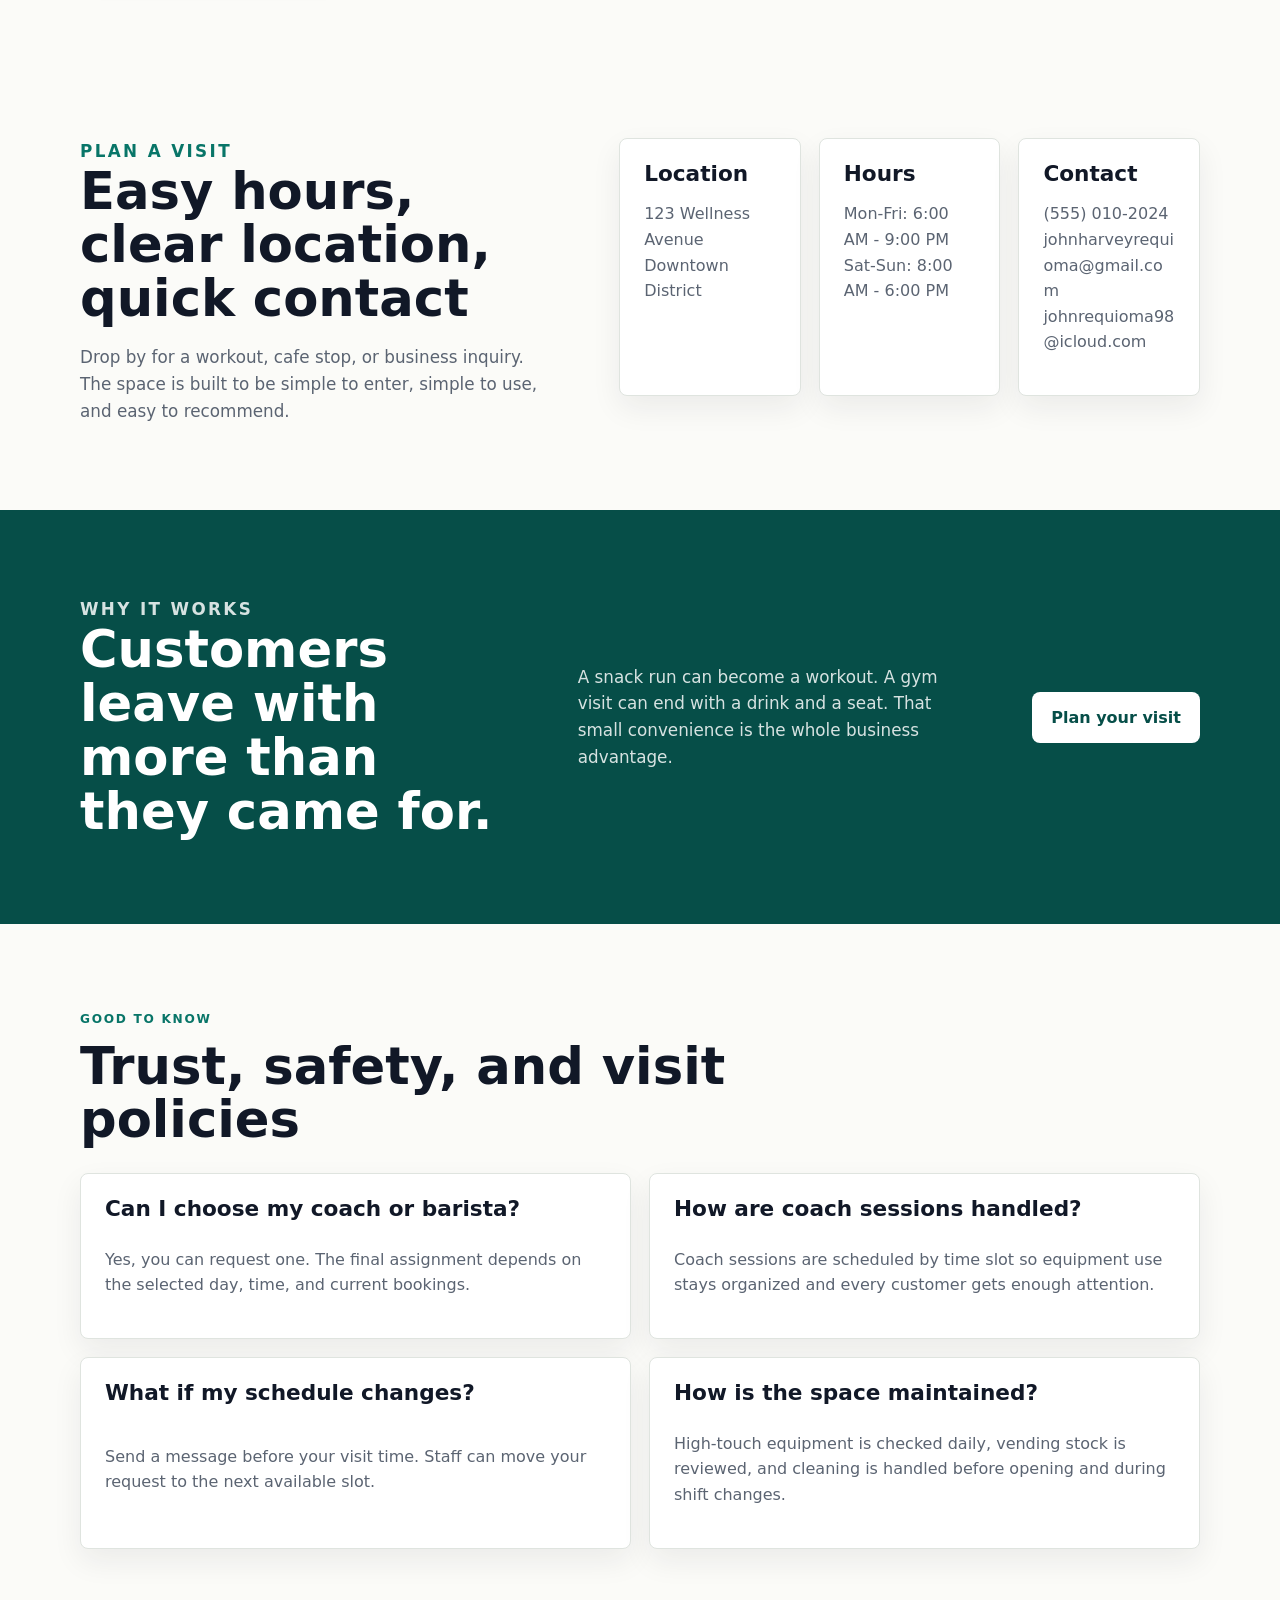
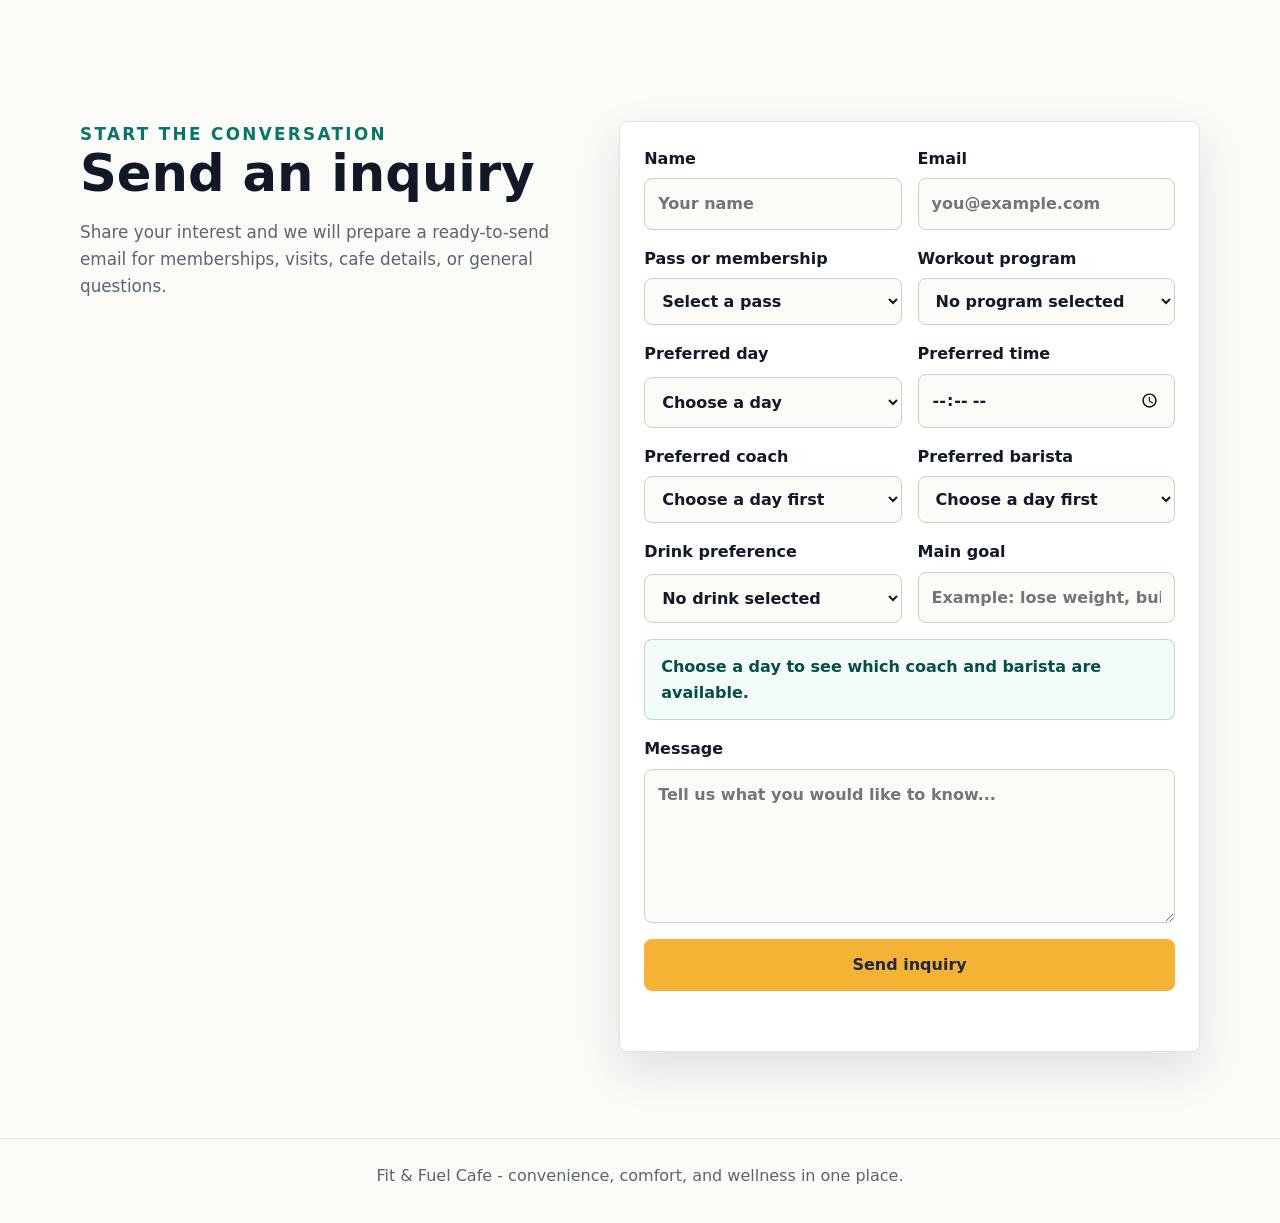
==== commit d91ad79d: "Route inquiries to owner emails" ====
--- a/index.html
+++ b/index.html
@@ -387,7 +387,7 @@
             </article>
             <article class="info-card">
               <h3>Contact</h3>
-              <p>(555) 010-2024<br />info@fitandfuelcafe.com</p>
+              <p>(555) 010-2024<br />johnharveyrequioma@gmail.com<br />johnrequioma98@icloud.com</p>
             </article>
           </div>
         </div>
@@ -678,7 +678,7 @@
           `Name: ${request.name}\nEmail: ${request.email}\nPass: ${request.pass}\nProgram: ${request.program}\nPreferred coach: ${request.coach}\nPreferred barista: ${request.barista}\nPreferred visit: ${request.visitDay}, ${request.visitTime}\nDrink: ${request.drink}\nGoal: ${request.goal}\n\nMessage:\n${request.message}`
         );
 
-        window.location.href = `mailto:info@fitandfuelcafe.com?subject=${subject}&body=${body}`;
+        window.location.href = `mailto:johnharveyrequioma@gmail.com,johnrequioma98@icloud.com?subject=${subject}&body=${body}`;
         formMessage.textContent = 'Saved locally for the admin page. Your email app should open with the booking request ready to send.';
         form.reset();
         updateStaffOptions();
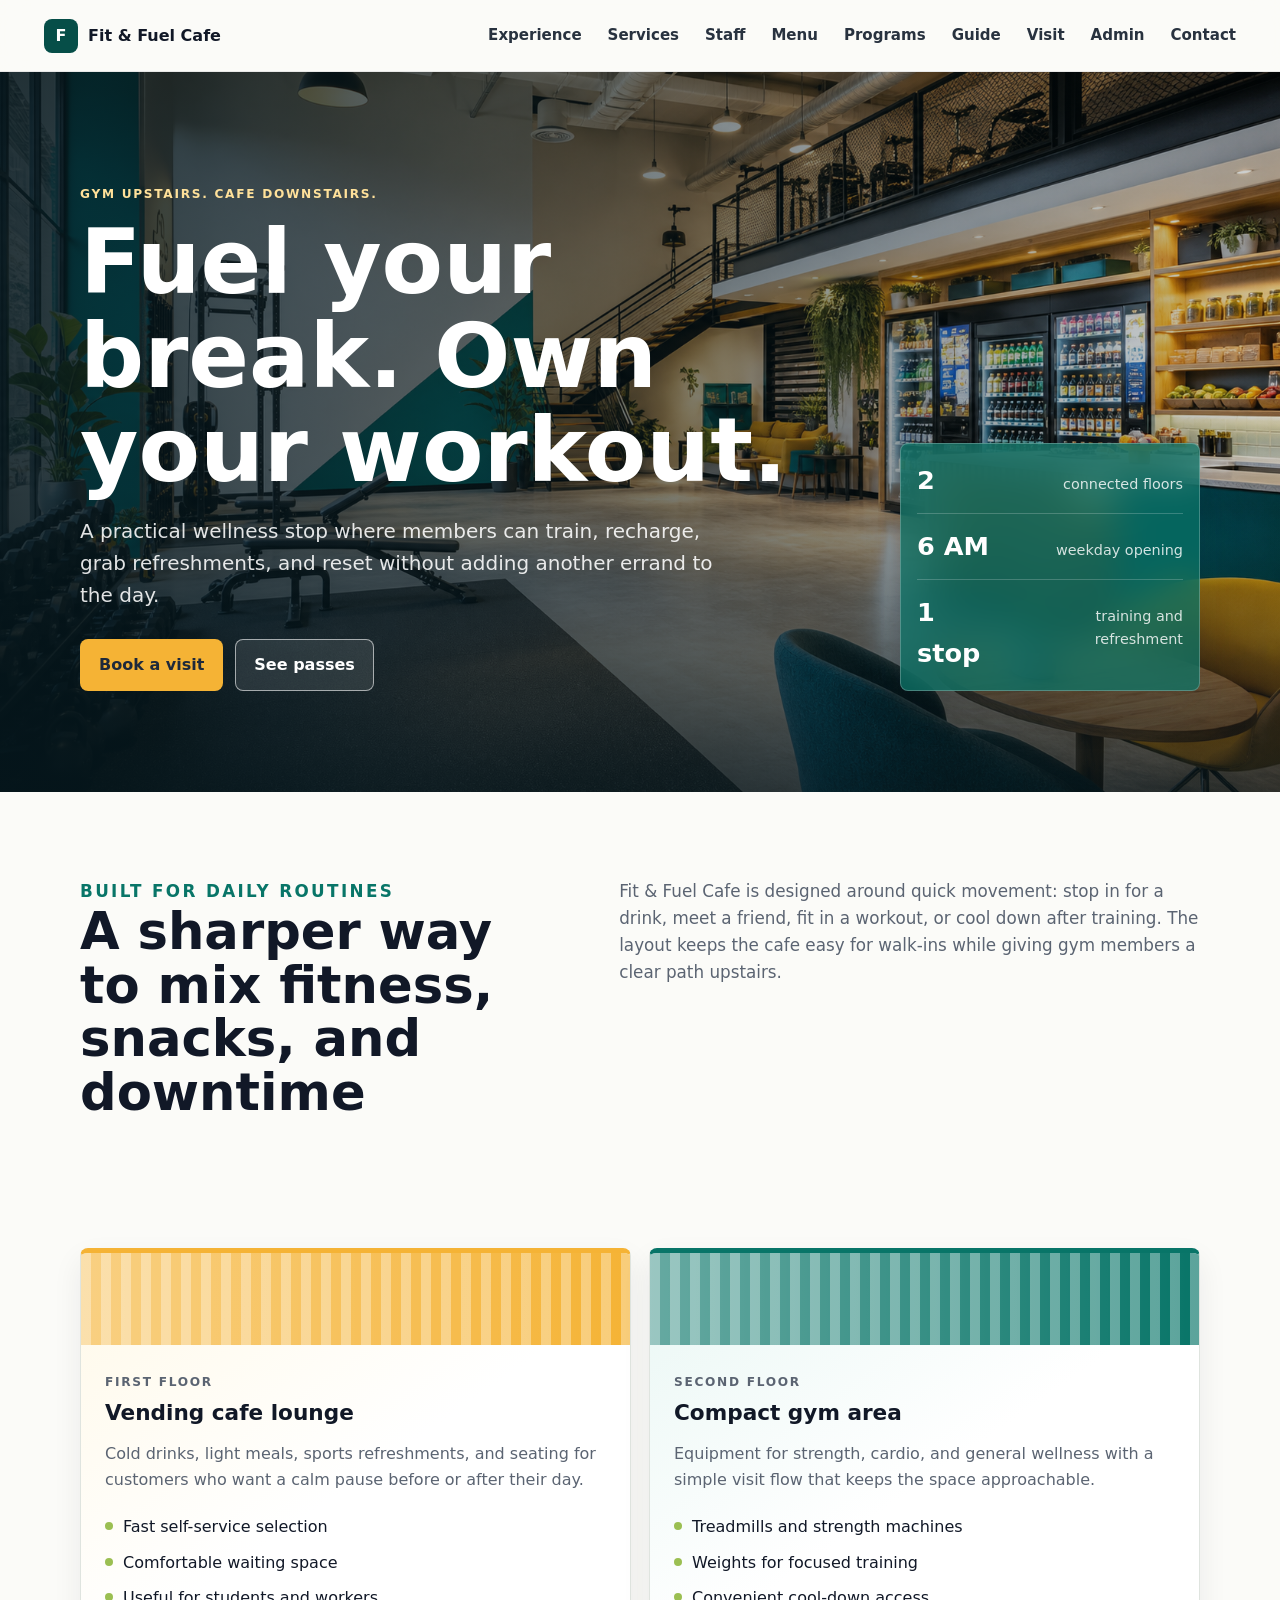
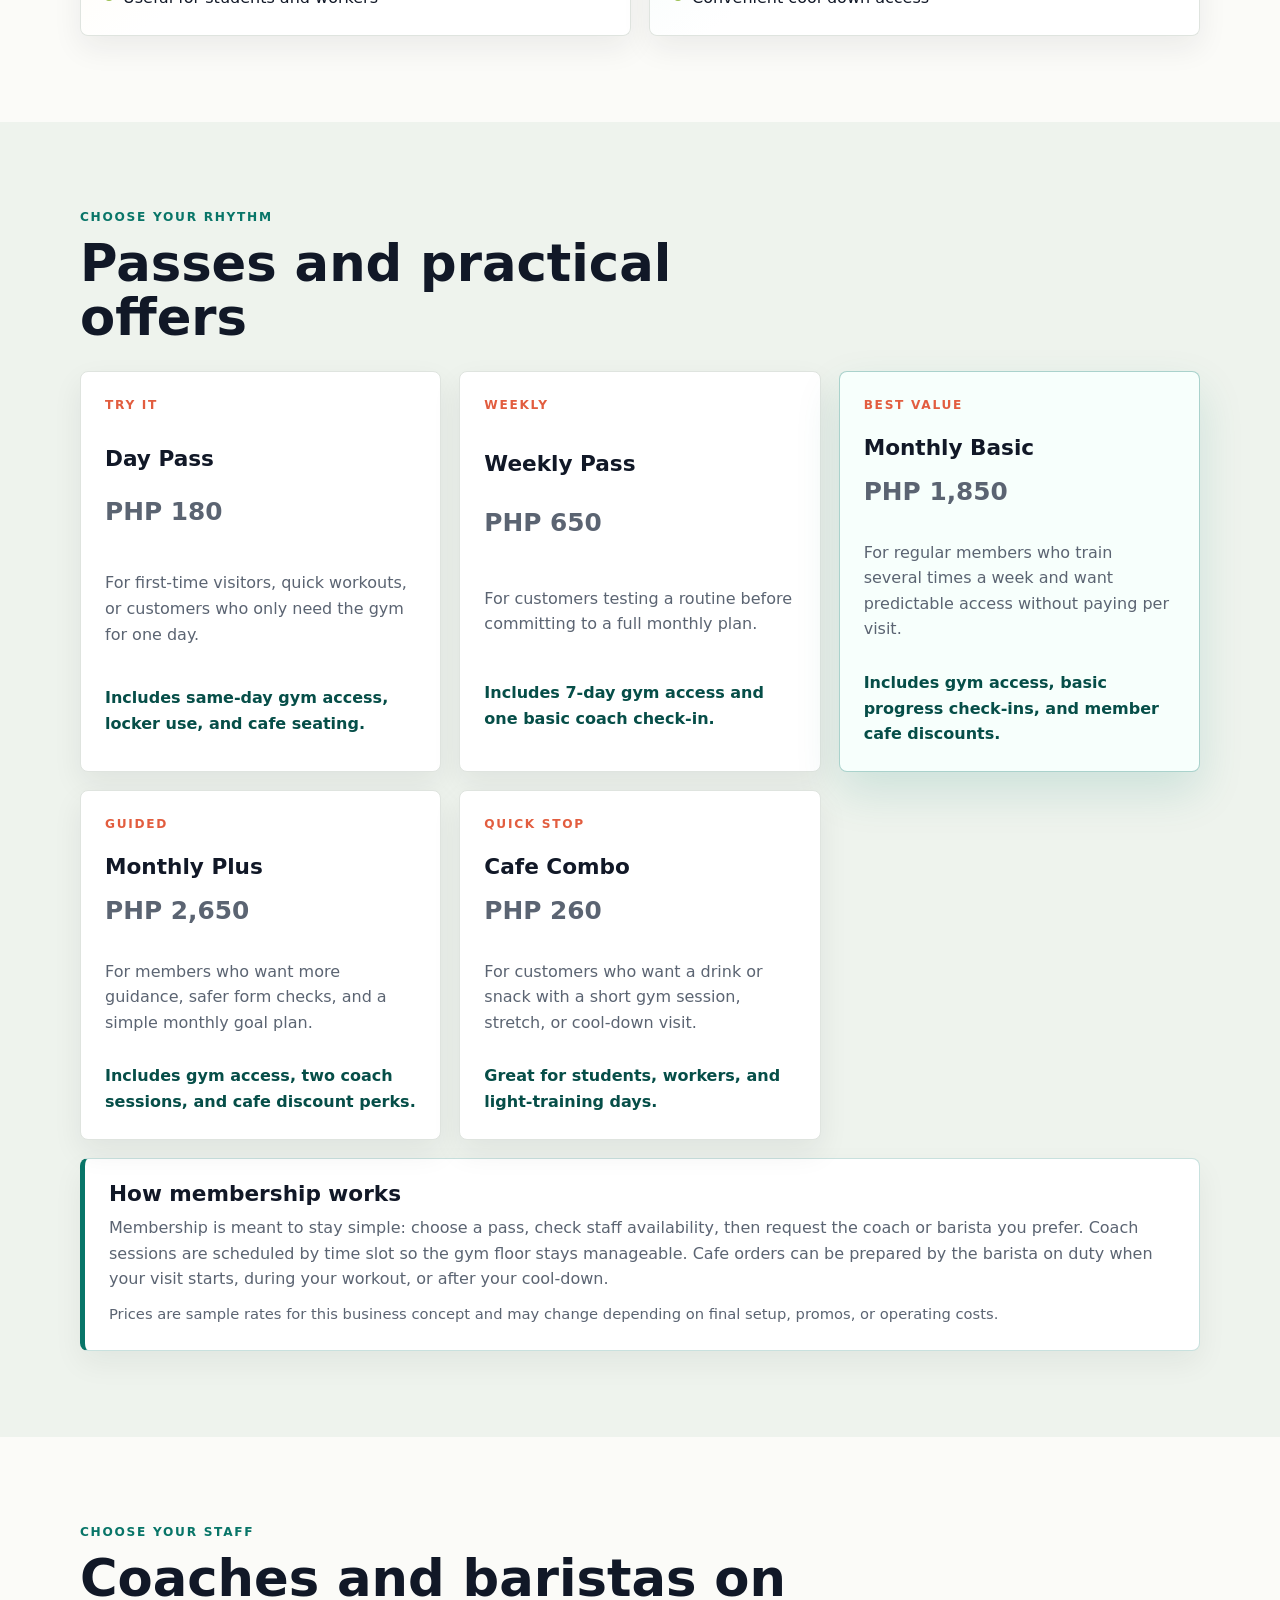
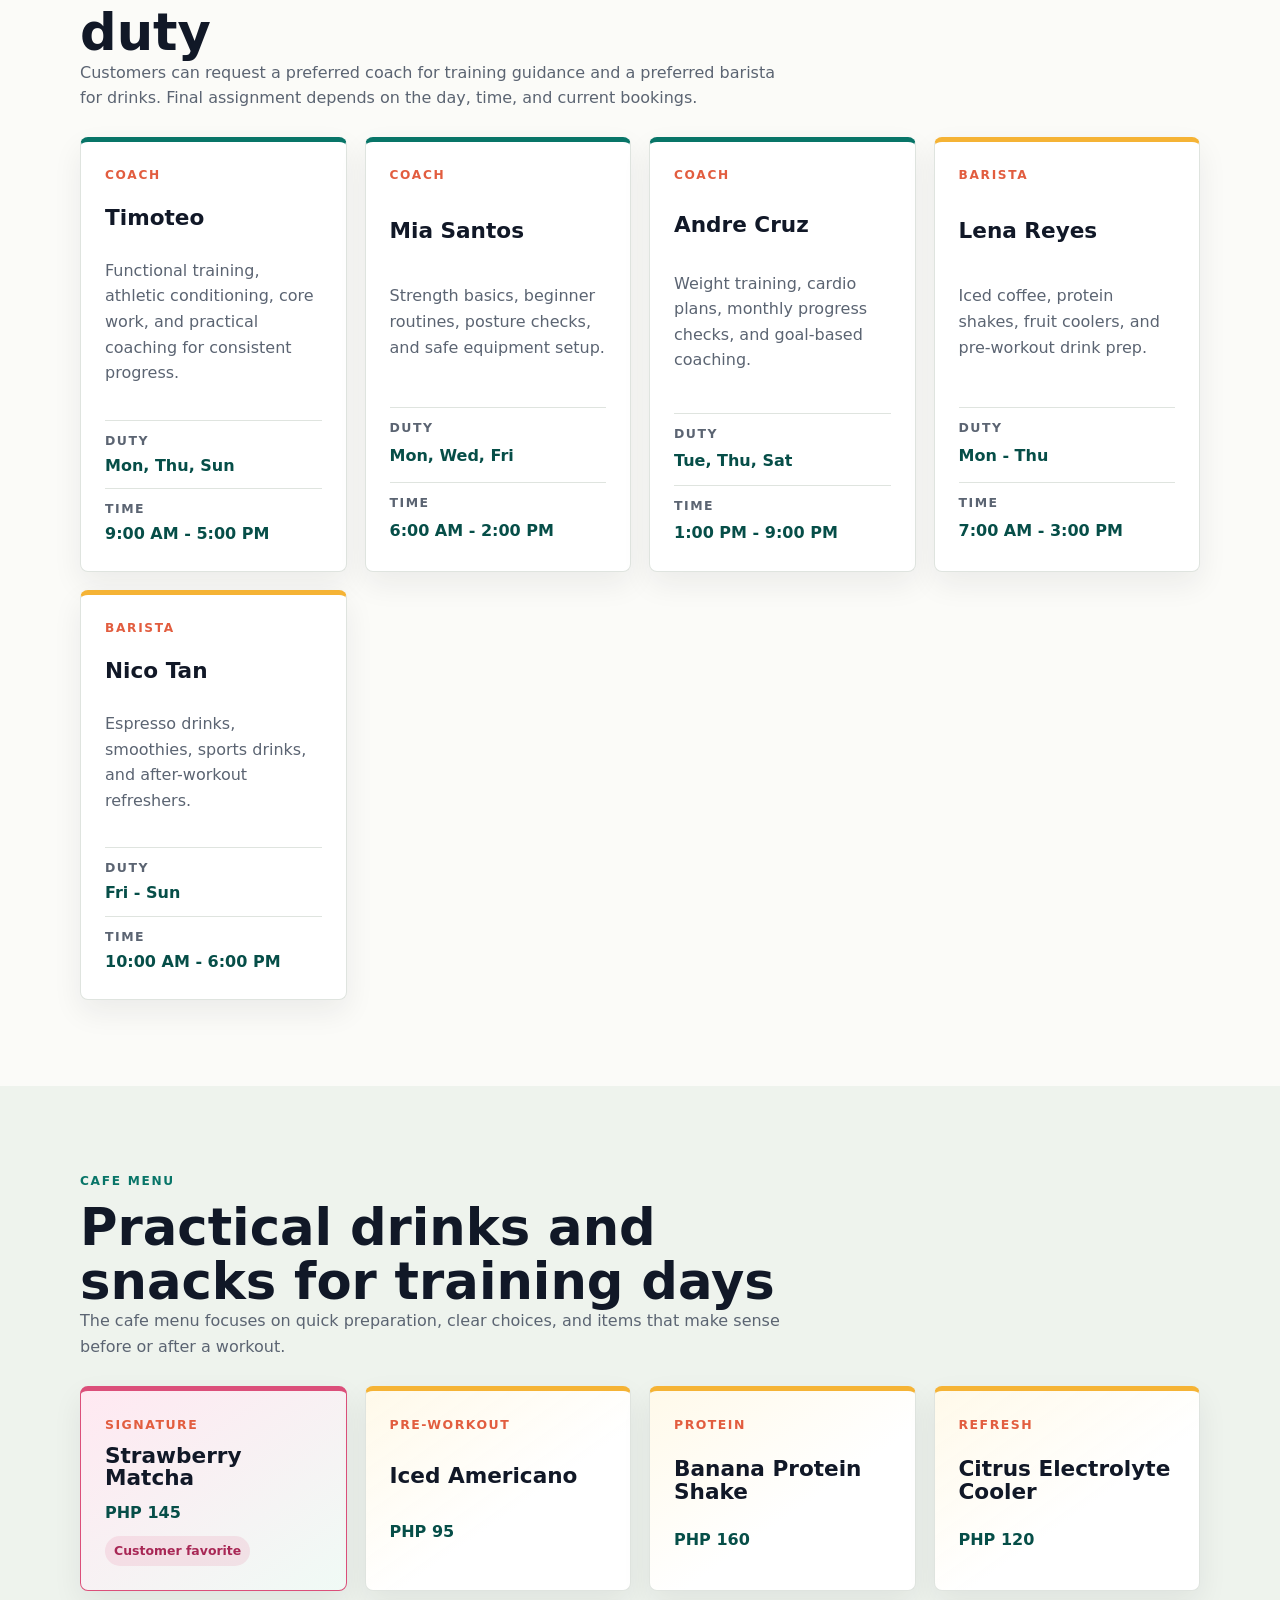
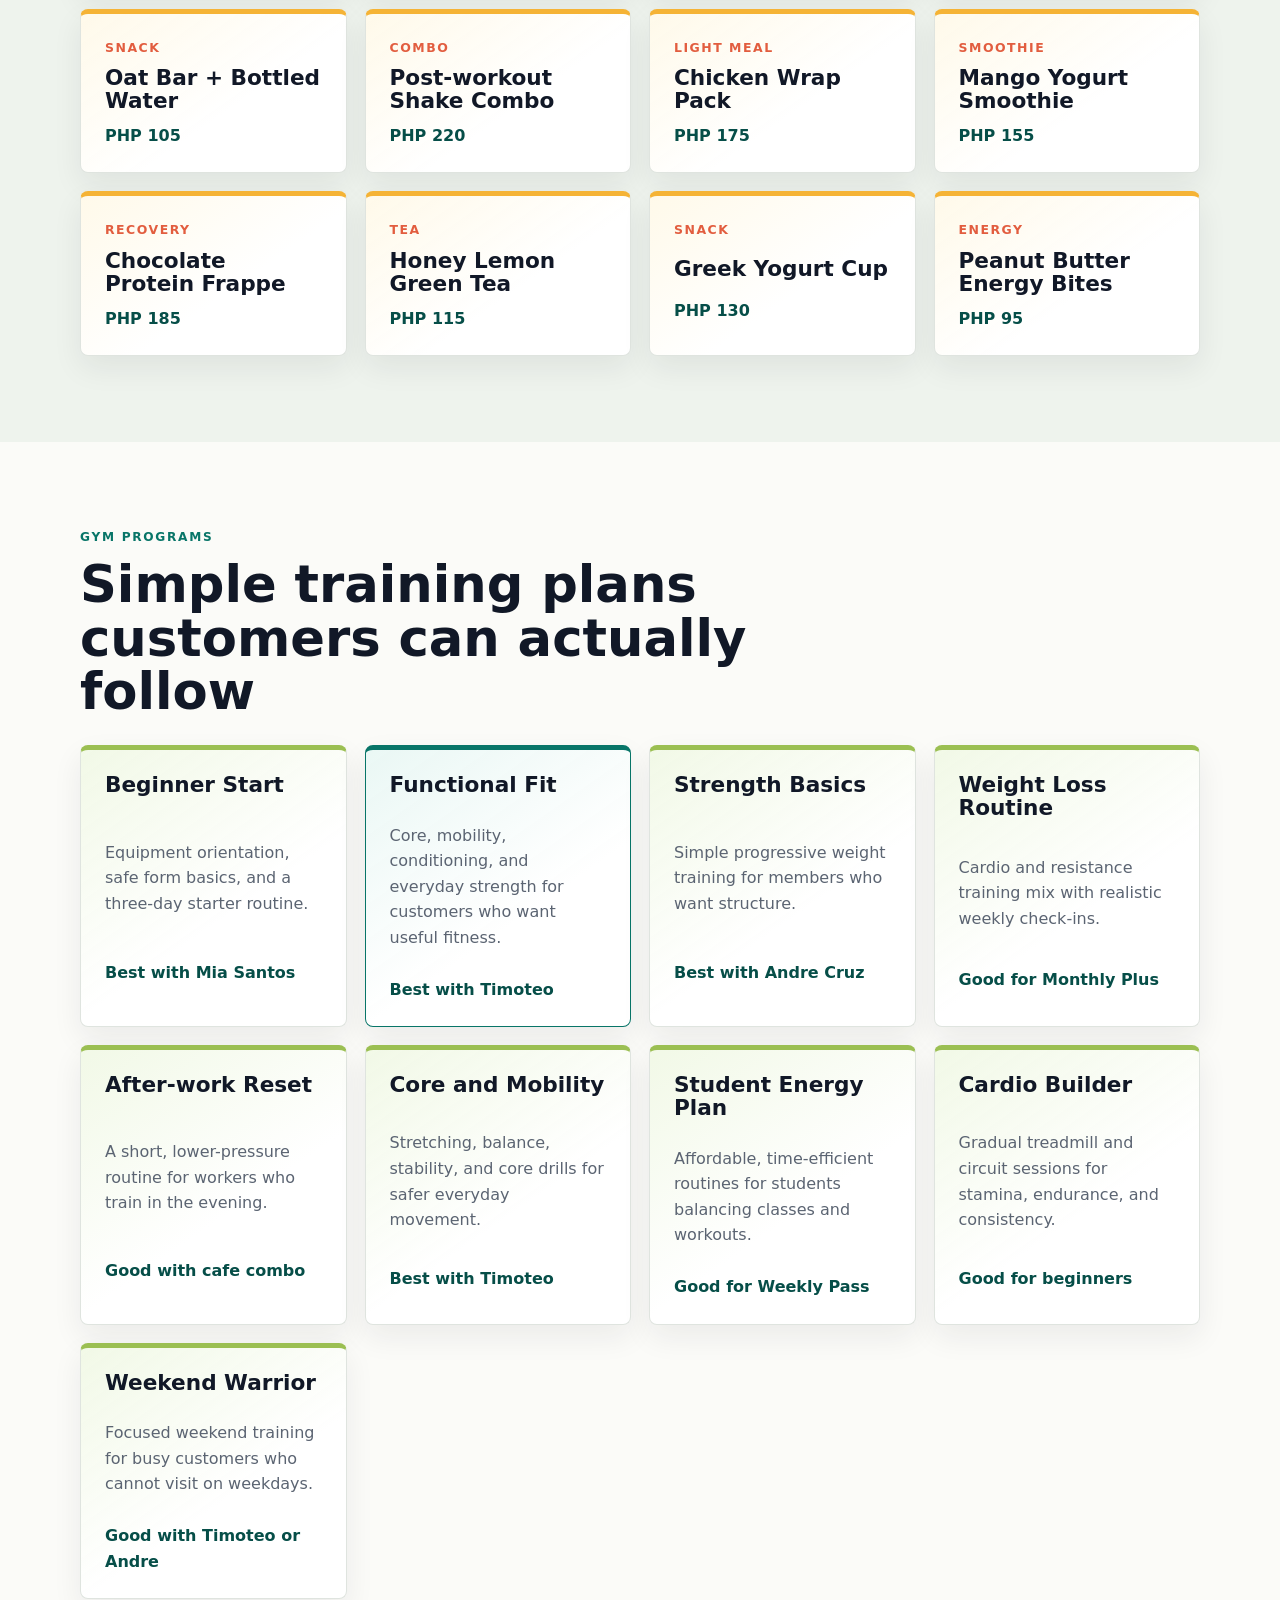
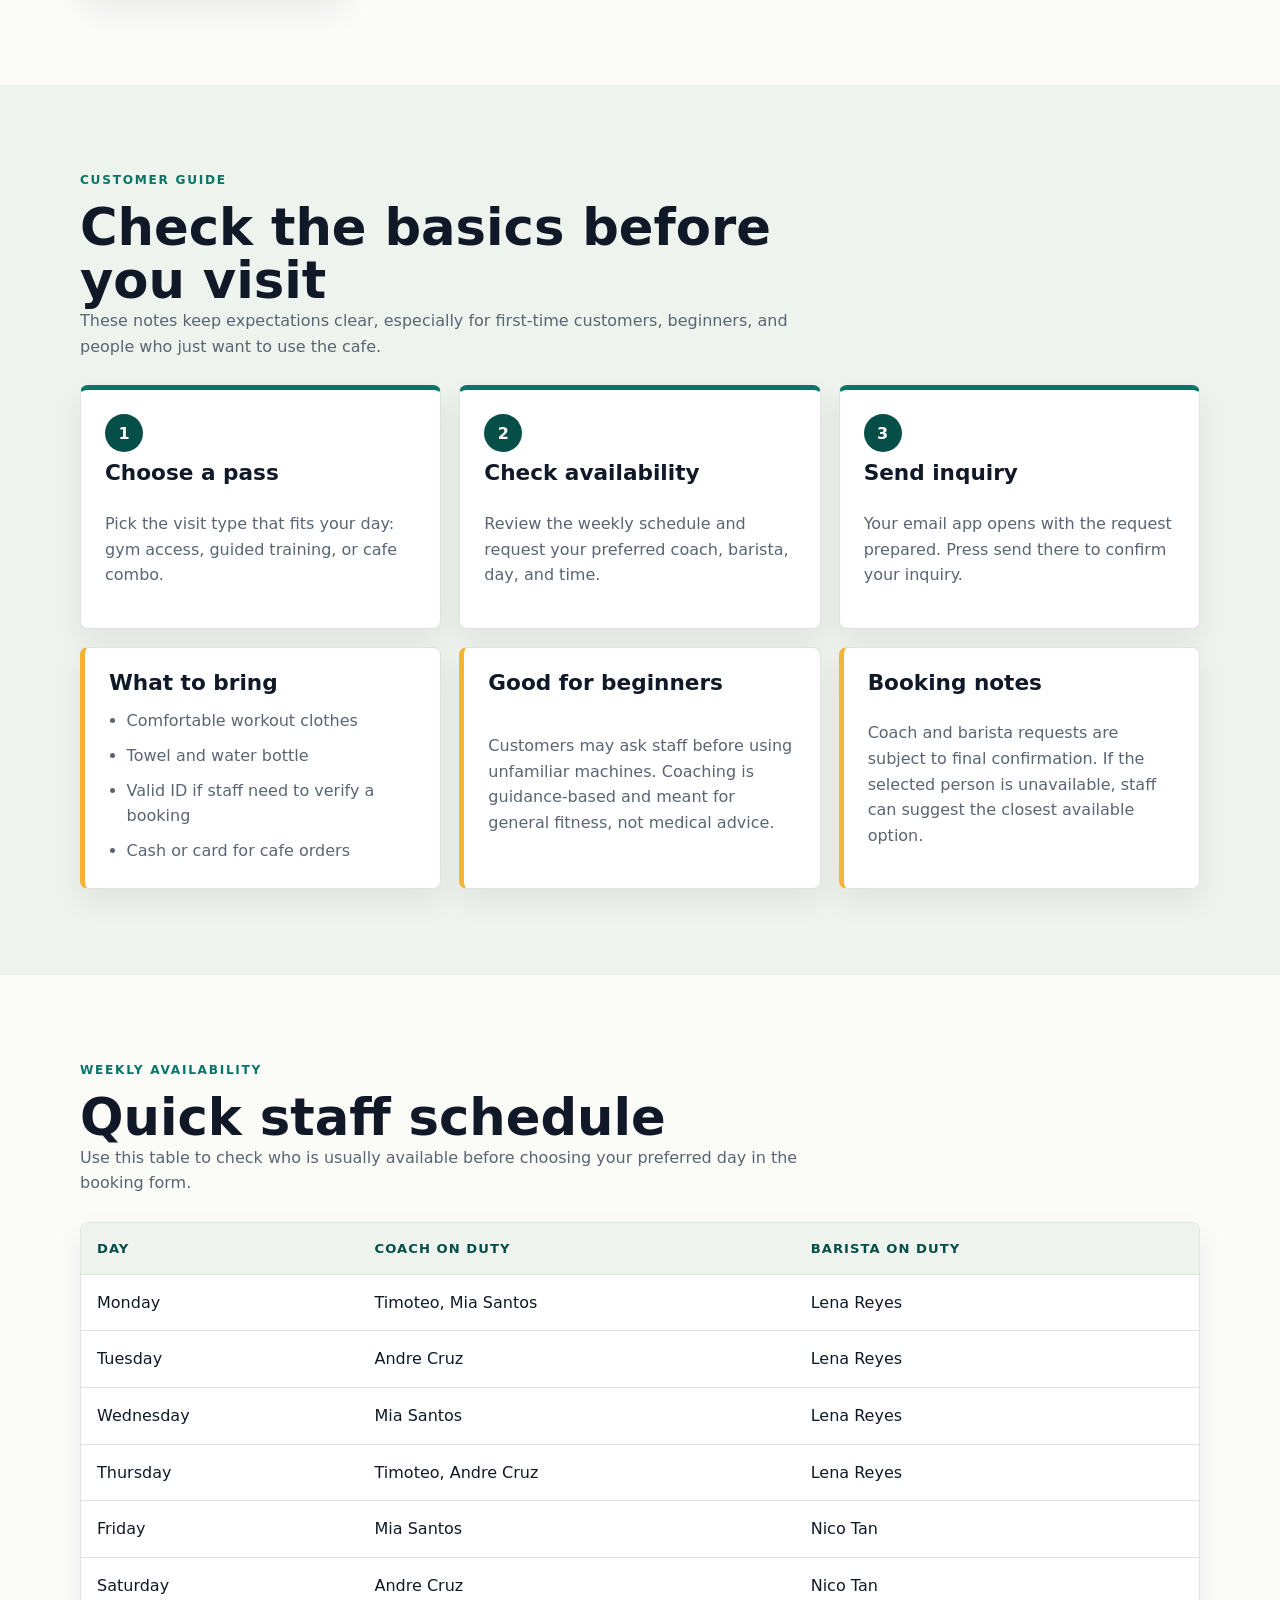
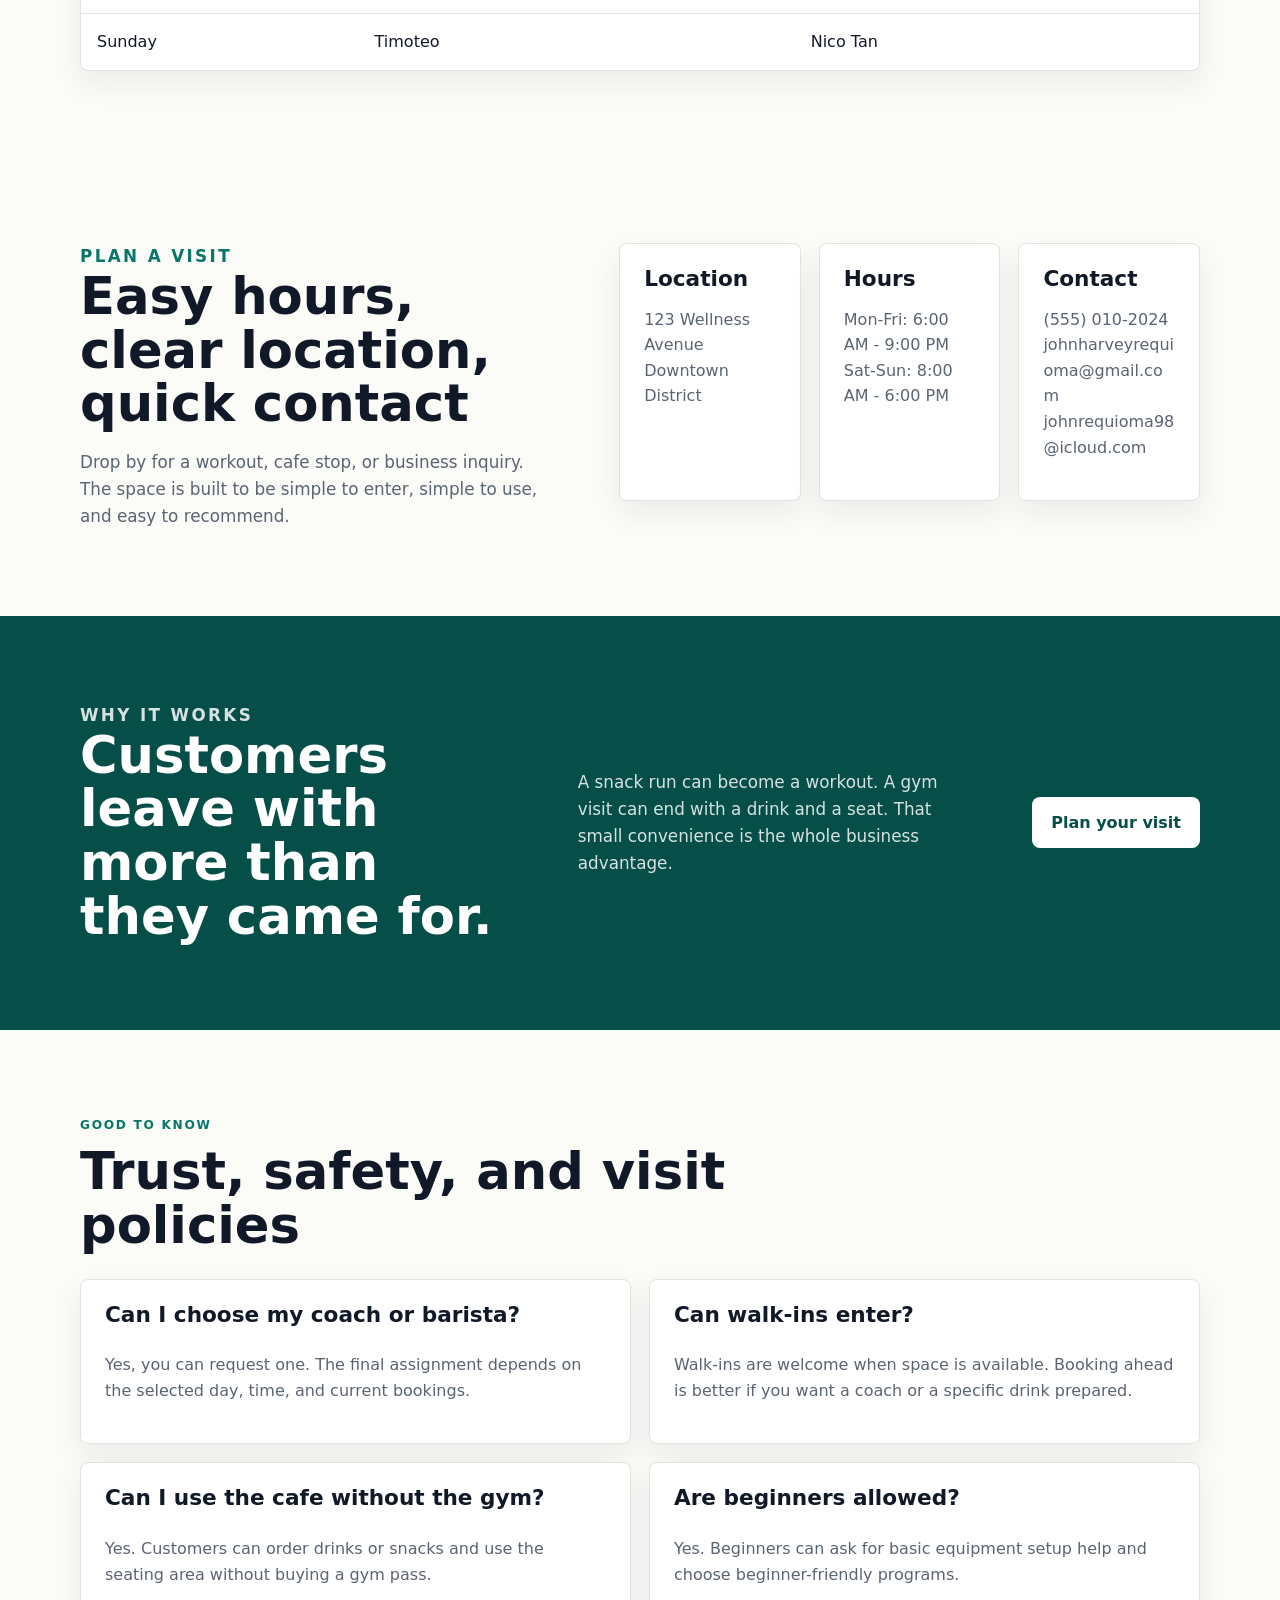
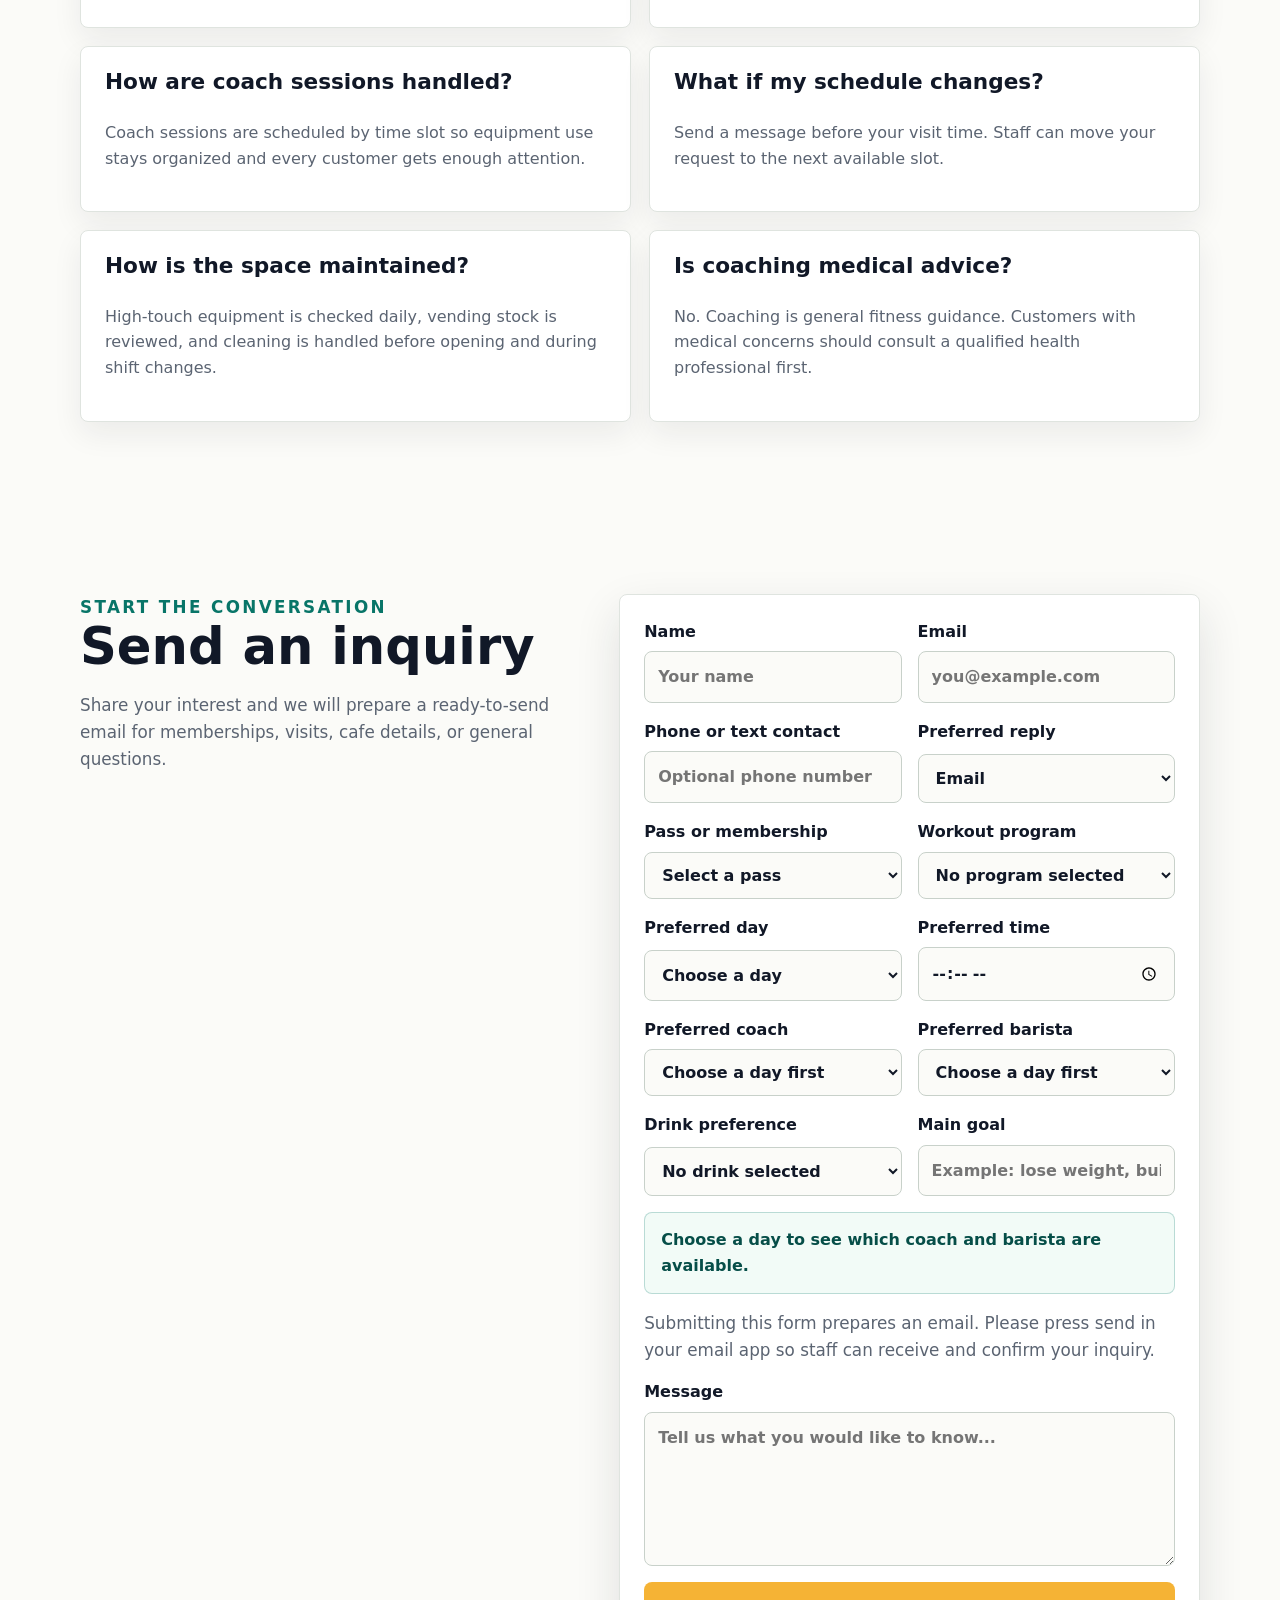
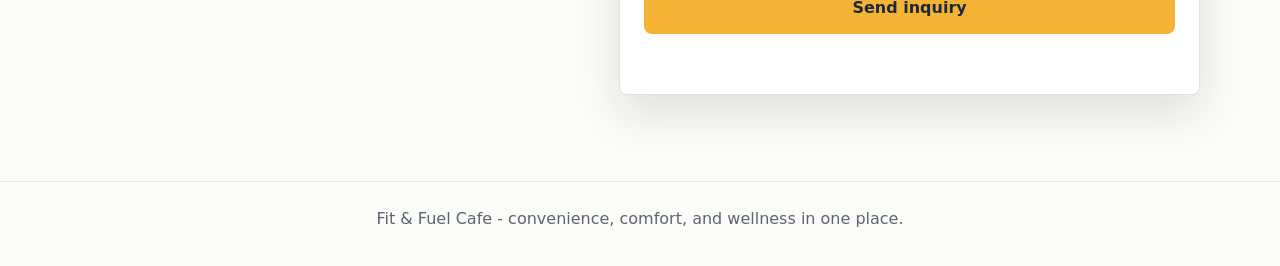
==== commit ad334b5c: "Improve customer service guidance" ====
--- a/index.html
+++ b/index.html
@@ -23,6 +23,7 @@
         <a href="#staff">Staff</a>
         <a href="#menu">Menu</a>
         <a href="#programs">Programs</a>
+        <a href="#guide">Guide</a>
         <a href="#visit">Visit</a>
         <a href="admin.html">Admin</a>
         <a href="contact.html">Contact</a>
@@ -148,6 +149,7 @@
             <p>
               Membership is meant to stay simple: choose a pass, check staff availability, then request the coach or barista you prefer. Coach sessions are scheduled by time slot so the gym floor stays manageable. Cafe orders can be prepared by the barista on duty when your visit starts, during your workout, or after your cool-down.
             </p>
+            <p class="fine-print">Prices are sample rates for this business concept and may change depending on final setup, promos, or operating costs.</p>
           </div>
         </div>
       </section>
@@ -369,6 +371,111 @@
         </div>
       </section>
 
+      <section id="guide" class="section section-muted">
+        <div class="container">
+          <div class="section-heading">
+            <p class="eyebrow dark">Customer guide</p>
+            <h2>Check the basics before you visit</h2>
+            <p class="section-lede">These notes keep expectations clear, especially for first-time customers, beginners, and people who just want to use the cafe.</p>
+          </div>
+          <div class="journey-grid">
+            <article class="journey-card">
+              <span>1</span>
+              <h3>Choose a pass</h3>
+              <p>Pick the visit type that fits your day: gym access, guided training, or cafe combo.</p>
+            </article>
+            <article class="journey-card">
+              <span>2</span>
+              <h3>Check availability</h3>
+              <p>Review the weekly schedule and request your preferred coach, barista, day, and time.</p>
+            </article>
+            <article class="journey-card">
+              <span>3</span>
+              <h3>Send inquiry</h3>
+              <p>Your email app opens with the request prepared. Press send there to confirm your inquiry.</p>
+            </article>
+          </div>
+
+          <div class="guide-grid">
+            <article class="guide-card">
+              <h3>What to bring</h3>
+              <ul>
+                <li>Comfortable workout clothes</li>
+                <li>Towel and water bottle</li>
+                <li>Valid ID if staff need to verify a booking</li>
+                <li>Cash or card for cafe orders</li>
+              </ul>
+            </article>
+            <article class="guide-card">
+              <h3>Good for beginners</h3>
+              <p>Customers may ask staff before using unfamiliar machines. Coaching is guidance-based and meant for general fitness, not medical advice.</p>
+            </article>
+            <article class="guide-card">
+              <h3>Booking notes</h3>
+              <p>Coach and barista requests are subject to final confirmation. If the selected person is unavailable, staff can suggest the closest available option.</p>
+            </article>
+          </div>
+        </div>
+      </section>
+
+      <section id="availability" class="section">
+        <div class="container">
+          <div class="section-heading">
+            <p class="eyebrow dark">Weekly availability</p>
+            <h2>Quick staff schedule</h2>
+            <p class="section-lede">Use this table to check who is usually available before choosing your preferred day in the booking form.</p>
+          </div>
+          <div class="availability-table-wrap">
+            <table class="availability-table">
+              <thead>
+                <tr>
+                  <th>Day</th>
+                  <th>Coach on duty</th>
+                  <th>Barista on duty</th>
+                </tr>
+              </thead>
+              <tbody>
+                <tr>
+                  <td>Monday</td>
+                  <td>Timoteo, Mia Santos</td>
+                  <td>Lena Reyes</td>
+                </tr>
+                <tr>
+                  <td>Tuesday</td>
+                  <td>Andre Cruz</td>
+                  <td>Lena Reyes</td>
+                </tr>
+                <tr>
+                  <td>Wednesday</td>
+                  <td>Mia Santos</td>
+                  <td>Lena Reyes</td>
+                </tr>
+                <tr>
+                  <td>Thursday</td>
+                  <td>Timoteo, Andre Cruz</td>
+                  <td>Lena Reyes</td>
+                </tr>
+                <tr>
+                  <td>Friday</td>
+                  <td>Mia Santos</td>
+                  <td>Nico Tan</td>
+                </tr>
+                <tr>
+                  <td>Saturday</td>
+                  <td>Andre Cruz</td>
+                  <td>Nico Tan</td>
+                </tr>
+                <tr>
+                  <td>Sunday</td>
+                  <td>Timoteo</td>
+                  <td>Nico Tan</td>
+                </tr>
+              </tbody>
+            </table>
+          </div>
+        </div>
+      </section>
+
       <section id="visit" class="section">
         <div class="container visit-grid">
           <div class="visit-copy">
@@ -418,6 +525,18 @@
               <p>Yes, you can request one. The final assignment depends on the selected day, time, and current bookings.</p>
             </article>
             <article class="faq-item">
+              <h3>Can walk-ins enter?</h3>
+              <p>Walk-ins are welcome when space is available. Booking ahead is better if you want a coach or a specific drink prepared.</p>
+            </article>
+            <article class="faq-item">
+              <h3>Can I use the cafe without the gym?</h3>
+              <p>Yes. Customers can order drinks or snacks and use the seating area without buying a gym pass.</p>
+            </article>
+            <article class="faq-item">
+              <h3>Are beginners allowed?</h3>
+              <p>Yes. Beginners can ask for basic equipment setup help and choose beginner-friendly programs.</p>
+            </article>
+            <article class="faq-item">
               <h3>How are coach sessions handled?</h3>
               <p>Coach sessions are scheduled by time slot so equipment use stays organized and every customer gets enough attention.</p>
             </article>
@@ -428,6 +547,10 @@
             <article class="faq-item">
               <h3>How is the space maintained?</h3>
               <p>High-touch equipment is checked daily, vending stock is reviewed, and cleaning is handled before opening and during shift changes.</p>
+            </article>
+            <article class="faq-item">
+              <h3>Is coaching medical advice?</h3>
+              <p>No. Coaching is general fitness guidance. Customers with medical concerns should consult a qualified health professional first.</p>
             </article>
           </div>
         </div>
@@ -449,6 +572,20 @@
               <label>
                 Email
                 <input type="email" name="email" placeholder="you@example.com" required />
+              </label>
+            </div>
+            <div class="field-row">
+              <label>
+                Phone or text contact
+                <input type="tel" name="phone" id="phoneInput" placeholder="Optional phone number" />
+              </label>
+              <label>
+                Preferred reply
+                <select name="replyPreference" id="replyPreferenceSelect">
+                  <option value="Email">Email</option>
+                  <option value="Phone call">Phone call</option>
+                  <option value="Text message">Text message</option>
+                </select>
               </label>
             </div>
             <div class="field-row">
@@ -539,6 +676,7 @@
             <div class="booking-summary" id="bookingSummary" aria-live="polite">
               Choose a day to see which coach and barista are available.
             </div>
+            <p class="form-note">Submitting this form prepares an email. Please press send in your email app so staff can receive and confirm your inquiry.</p>
             <label>
               Message
               <textarea name="message" rows="5" placeholder="Tell us what you would like to know..." required></textarea>
@@ -593,7 +731,7 @@
       const coachSelect = document.getElementById('coachSelect');
       const baristaSelect = document.getElementById('baristaSelect');
       const bookingSummary = document.getElementById('bookingSummary');
-      const summaryFields = ['passSelect', 'programSelect', 'drinkSelect', 'goalInput'];
+      const summaryFields = ['passSelect', 'programSelect', 'drinkSelect', 'goalInput', 'replyPreferenceSelect'];
 
       function fillOptions(select, values, fallback) {
         select.innerHTML = '';
@@ -660,6 +798,8 @@
           createdAt: new Date().toLocaleString(),
           name: data.get('name')?.toString().trim() || 'a visitor',
           email: data.get('email')?.toString().trim() || 'no email provided',
+          phone: data.get('phone')?.toString().trim() || 'No phone provided',
+          replyPreference: data.get('replyPreference')?.toString().trim() || 'Email',
           pass: data.get('pass')?.toString().trim() || 'No pass selected',
           program: data.get('program')?.toString().trim() || 'No program selected',
           coach: data.get('coach')?.toString().trim() || 'No coach preference',
@@ -675,11 +815,11 @@
 
         const subject = encodeURIComponent(`Booking request from ${request.name} - ${request.pass}`);
         const body = encodeURIComponent(
-          `Name: ${request.name}\nEmail: ${request.email}\nPass: ${request.pass}\nProgram: ${request.program}\nPreferred coach: ${request.coach}\nPreferred barista: ${request.barista}\nPreferred visit: ${request.visitDay}, ${request.visitTime}\nDrink: ${request.drink}\nGoal: ${request.goal}\n\nMessage:\n${request.message}`
+          `Name: ${request.name}\nEmail: ${request.email}\nPhone: ${request.phone}\nPreferred reply: ${request.replyPreference}\nPass: ${request.pass}\nProgram: ${request.program}\nPreferred coach: ${request.coach}\nPreferred barista: ${request.barista}\nPreferred visit: ${request.visitDay}, ${request.visitTime}\nDrink: ${request.drink}\nGoal: ${request.goal}\n\nMessage:\n${request.message}`
         );
 
         window.location.href = `mailto:johnharveyrequioma@gmail.com,johnrequioma98@icloud.com?subject=${subject}&body=${body}`;
-        formMessage.textContent = 'Saved locally for the admin page. Your email app should open with the booking request ready to send.';
+        formMessage.textContent = 'Saved locally for the admin page. Your email app should open with the booking request ready; please press send there to submit it.';
         form.reset();
         updateStaffOptions();
       });
--- a/styles.css
+++ b/styles.css
@@ -320,6 +320,8 @@
 .staff-grid,
 .menu-grid,
 .program-grid,
+.journey-grid,
+.guide-grid,
 .faq-grid,
 .dashboard-grid,
 .ops-grid,
@@ -343,6 +345,8 @@
 
 .menu-grid,
 .program-grid,
+.journey-grid,
+.guide-grid,
 .faq-grid,
 .ops-grid {
   grid-template-columns: repeat(auto-fit, minmax(230px, 1fr));
@@ -357,6 +361,8 @@
 .staff-card,
 .menu-card,
 .program-card,
+.journey-card,
+.guide-card,
 .faq-item,
 .dashboard-card,
 .ops-card,
@@ -415,6 +421,8 @@
 .staff-card p,
 .menu-card p,
 .program-card p,
+.journey-card p,
+.guide-card p,
 .faq-item p,
 .dashboard-card p,
 .ops-card p,
@@ -487,6 +495,13 @@
   color: var(--muted);
 }
 
+.fine-print,
+.form-note {
+  margin: 0;
+  color: var(--muted);
+  font-size: 0.92rem;
+}
+
 .staff-card {
   display: grid;
   gap: 12px;
@@ -529,6 +544,8 @@
 
 .menu-card,
 .program-card,
+.journey-card,
+.guide-card,
 .faq-item,
 .dashboard-card,
 .ops-card,
@@ -600,6 +617,71 @@
   background:
     linear-gradient(145deg, rgba(233, 247, 244, 0.95), rgba(255, 255, 255, 0.98) 60%),
     var(--surface);
+}
+
+.journey-card {
+  border-top: 5px solid var(--teal);
+}
+
+.journey-card span {
+  display: grid;
+  place-items: center;
+  width: 38px;
+  height: 38px;
+  border-radius: 50%;
+  background: var(--teal-dark);
+  color: white;
+  font-weight: 900;
+}
+
+.guide-grid {
+  margin-top: 18px;
+}
+
+.guide-card {
+  border-left: 5px solid var(--citrus);
+}
+
+.guide-card ul {
+  display: grid;
+  gap: 8px;
+  margin: 0;
+  padding-left: 1.1rem;
+  color: var(--muted);
+}
+
+.availability-table-wrap {
+  overflow-x: auto;
+  border: 1px solid var(--line);
+  border-radius: 8px;
+  background: white;
+  box-shadow: 0 12px 30px rgba(24, 31, 38, 0.07);
+}
+
+.availability-table {
+  width: 100%;
+  min-width: 680px;
+  border-collapse: collapse;
+}
+
+.availability-table th,
+.availability-table td {
+  padding: 15px 16px;
+  border-bottom: 1px solid var(--line);
+  text-align: left;
+}
+
+.availability-table th {
+  background: #eef3ed;
+  color: var(--teal-dark);
+  font-size: 0.82rem;
+  font-weight: 900;
+  letter-spacing: 0.08em;
+  text-transform: uppercase;
+}
+
+.availability-table tr:last-child td {
+  border-bottom: 0;
 }
 
 .faq-grid {
@@ -787,6 +869,8 @@
   .staff-grid,
   .menu-grid,
   .program-grid,
+  .journey-grid,
+  .guide-grid,
   .faq-grid,
   .dashboard-grid,
   .ops-grid,
@@ -841,6 +925,8 @@
   .staff-card,
   .menu-card,
   .program-card,
+  .journey-card,
+  .guide-card,
   .faq-item,
   .dashboard-card,
   .ops-card,
